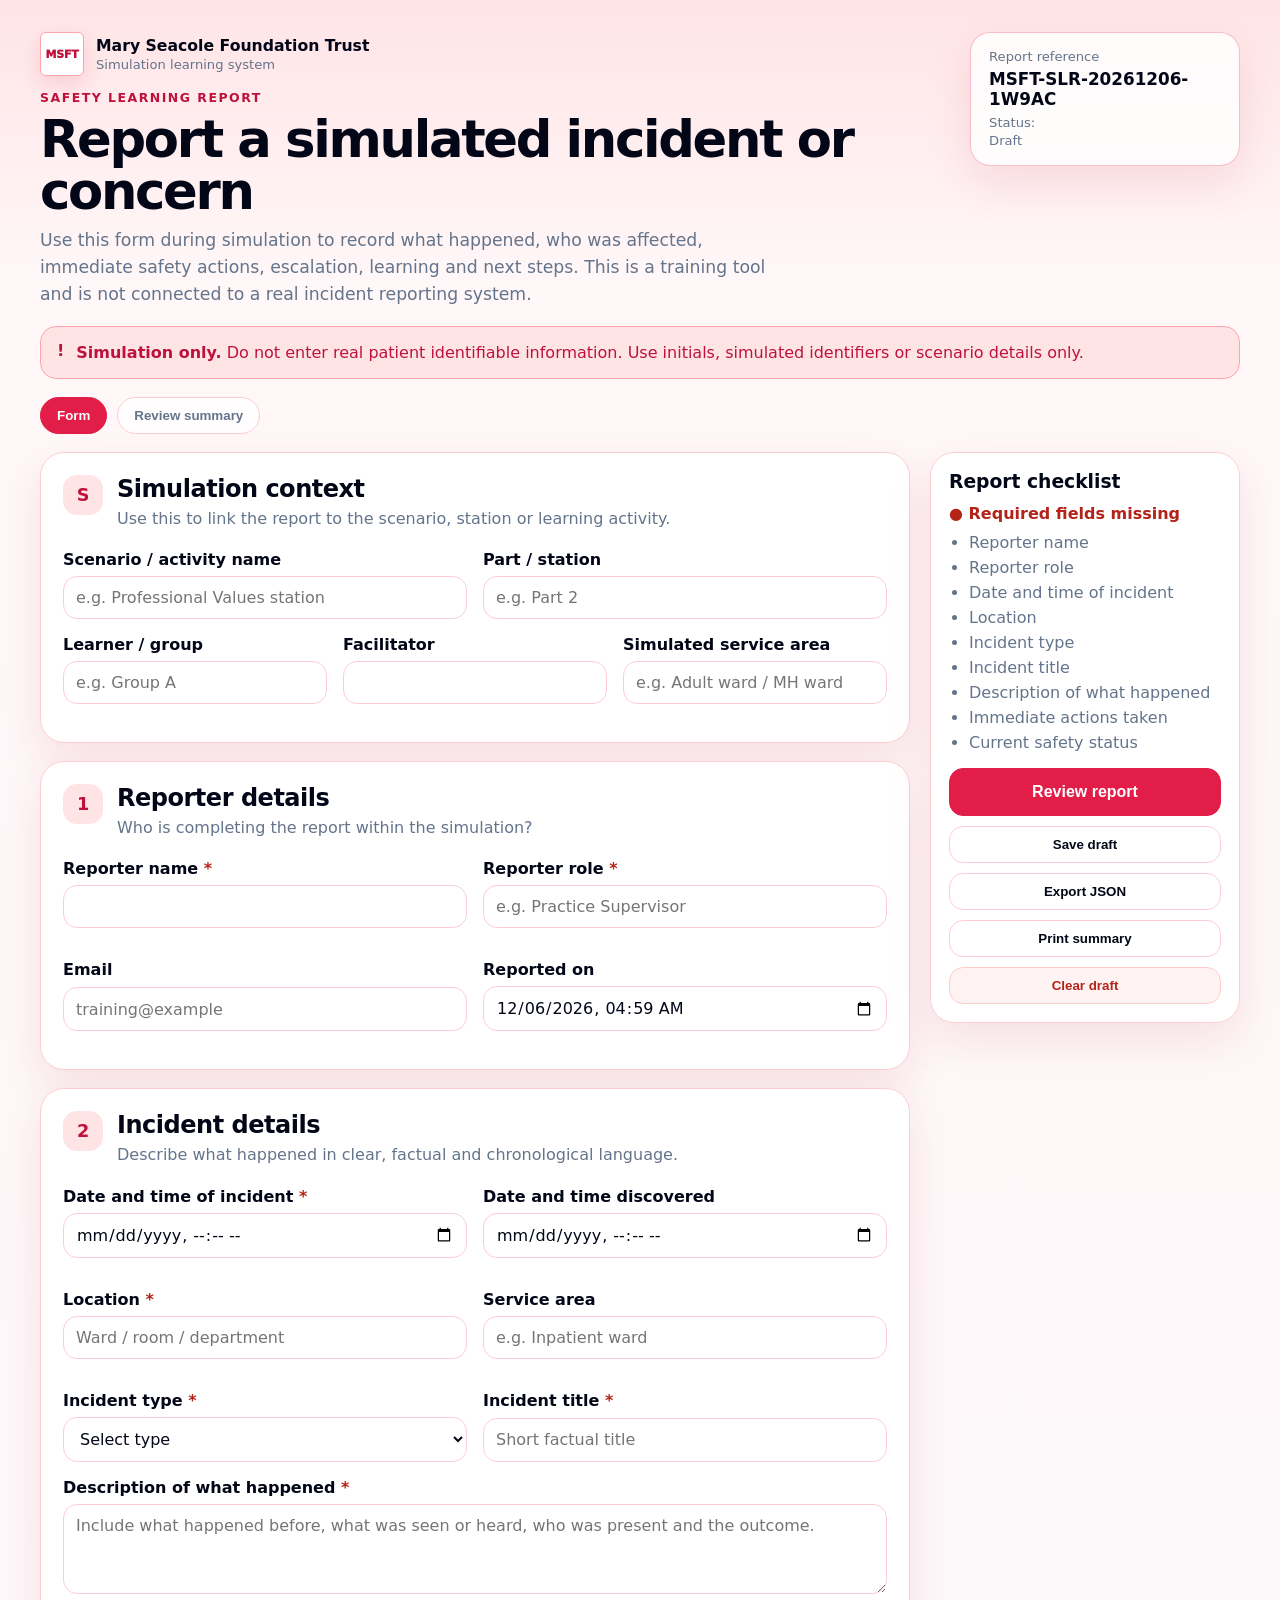
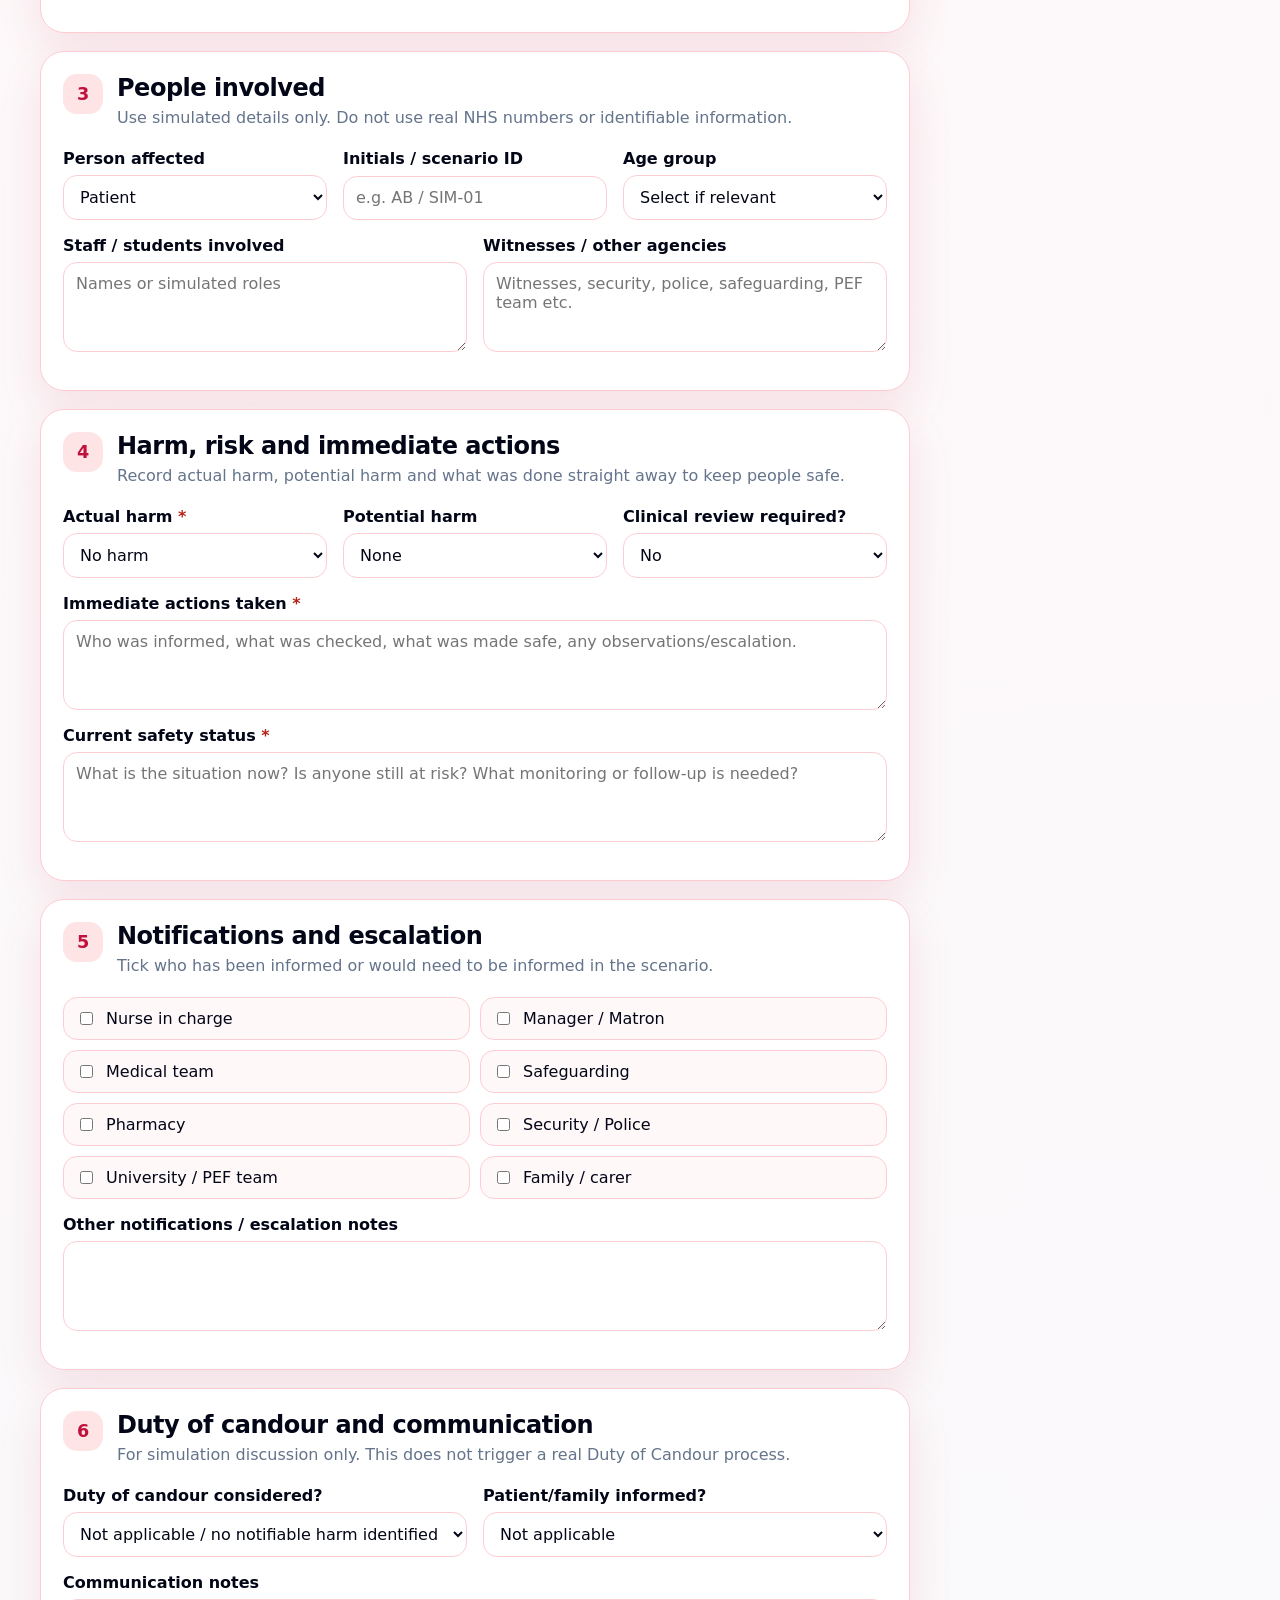
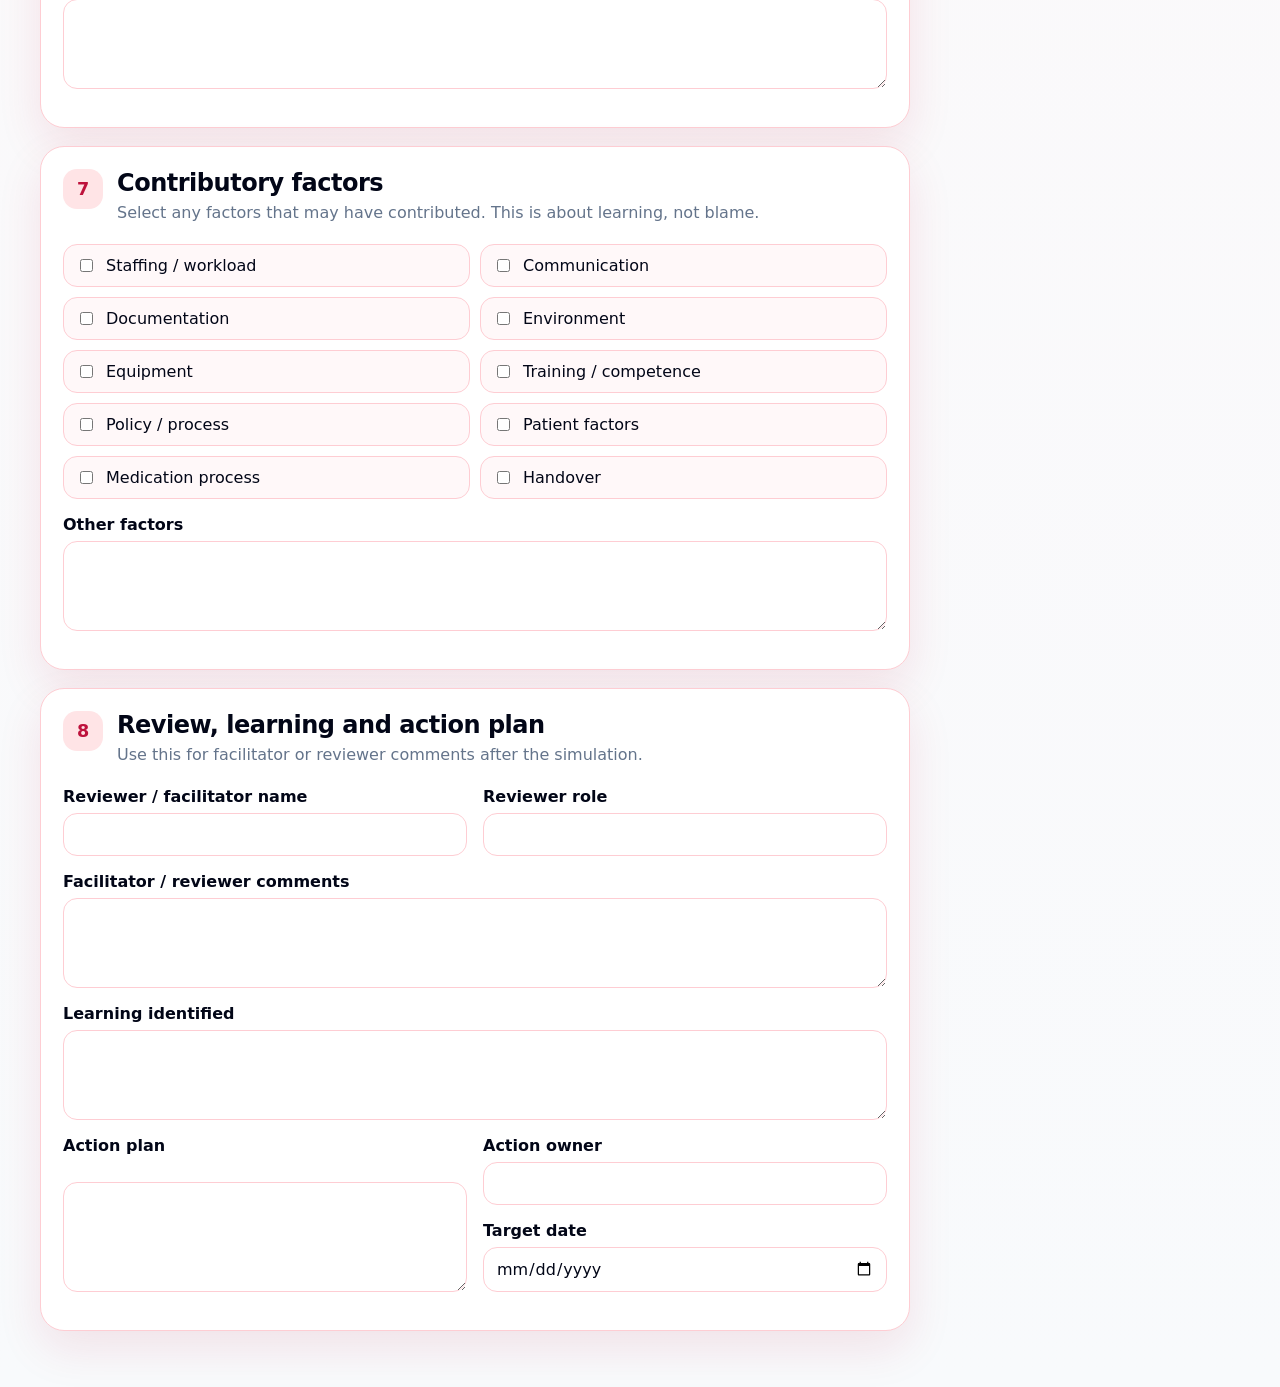
==== index.html @ 058d3008 "Add files via upload" ====
<!doctype html>
<html lang="en-GB">
<head>
  <meta charset="utf-8" />
  <meta name="viewport" content="width=device-width, initial-scale=1" />
  <title>MSFT Safety Learning Report</title>
  <style>
    :root {
      --bg: #fff1f2;
      --card: #ffffff;
      --text: #020617;
      --muted: #64748b;
      --line: #fecdd3;
      --line-strong: #e11d48;
      --brand: #e11d48;
      --brand-dark: #be123c;
      --brand-soft: #ffe4e6;
      --danger: #b42318;
      --danger-soft: #fef3f2;
      --ok: #027a48;
      --ok-soft: #ecfdf3;
      --warning: #b54708;
      --warning-soft: #fffaeb;
      --shadow: 0 18px 45px rgba(190, 18, 60, 0.10);
    }

    * { box-sizing: border-box; }
    html { scroll-behavior: smooth; }

    body {
      margin: 0;
      min-height: 100vh;
      font-family: Inter, ui-sans-serif, system-ui, -apple-system, BlinkMacSystemFont, "Segoe UI", Arial, sans-serif;
      background: linear-gradient(180deg, #ffe4e6 0, #fff7f8 280px, #f8fafc 100%);
      color: var(--text);
    }

    main {
      width: min(1200px, calc(100% - 32px));
      margin: 0 auto;
      padding: 32px 0 56px;
    }

    .hero {
      display: flex;
      justify-content: space-between;
      gap: 24px;
      align-items: flex-start;
      margin-bottom: 18px;
    }

    .brand-block {
      display: flex;
      gap: 12px;
      align-items: center;
      margin-bottom: 14px;
    }

    .msft-logo {
      height: 44px;
      width: 44px;
      border: 1px solid #fda4af;
      border-radius: 6px;
      background: #fff;
      color: var(--brand-dark);
      display: grid;
      place-items: center;
      font-size: 11px;
      font-weight: 950;
      letter-spacing: -0.02em;
      box-shadow: 0 8px 20px rgba(190, 18, 60, 0.12);
      flex: 0 0 auto;
    }

    .brand-name strong,
    .brand-name span { display: block; }
    .brand-name strong { font-size: 0.98rem; }
    .brand-name span { color: var(--muted); font-size: 0.82rem; margin-top: 2px; }

    .eyebrow {
      text-transform: uppercase;
      letter-spacing: 0.12em;
      font-weight: 850;
      color: var(--brand-dark);
      margin: 0 0 8px;
      font-size: 0.78rem;
    }

    h1 {
      margin: 0;
      font-size: clamp(2rem, 4vw, 3.35rem);
      letter-spacing: -0.045em;
      line-height: 1.02;
    }

    .hero-copy {
      margin: 10px 0 0;
      color: var(--muted);
      font-size: 1.08rem;
      max-width: 760px;
      line-height: 1.55;
    }

    .reference-box {
      background: rgba(255,255,255,0.82);
      border: 1px solid rgba(225,29,72,0.28);
      border-radius: 20px;
      padding: 16px 18px;
      min-width: 255px;
      box-shadow: var(--shadow);
    }
    .reference-box span,
    .reference-box small { display: block; color: var(--muted); font-size: 0.82rem; }
    .reference-box strong { display: block; margin: 5px 0; font-size: 1.05rem; }

    .notice, .success {
      display: flex;
      gap: 12px;
      align-items: flex-start;
      background: var(--brand-soft);
      border: 1px solid #fda4af;
      color: var(--brand-dark);
      padding: 14px 16px;
      border-radius: 16px;
      margin-bottom: 18px;
    }
    .notice p, .success p { margin: 0; line-height: 1.45; }
    .notice.error { background: var(--danger-soft); border-color: #fecdca; color: var(--danger); }
    .success { background: var(--ok-soft); border-color: #abefc6; color: var(--ok); }
    .success strong, .success span { display: block; }
    .success span { color: #25694d; margin-top: 2px; }
    .hidden { display: none !important; }

    .tabs {
      display: flex;
      flex-wrap: wrap;
      gap: 10px;
      margin-bottom: 18px;
    }
    .tabs button {
      border: 1px solid var(--line);
      background: rgba(255,255,255,0.78);
      color: var(--muted);
      font-weight: 780;
      border-radius: 999px;
      padding: 10px 16px;
      cursor: pointer;
    }
    .tabs button.active {
      background: var(--brand);
      border-color: var(--brand);
      color: white;
    }

    .layout {
      display: grid;
      grid-template-columns: minmax(0, 1fr) 310px;
      gap: 20px;
    }
    .form-stack { display: grid; gap: 18px; }

    .card {
      background: var(--card);
      border: 1px solid var(--line);
      border-radius: 24px;
      padding: 22px;
      box-shadow: var(--shadow);
    }

    .section-heading {
      display: flex;
      gap: 14px;
      align-items: flex-start;
      margin-bottom: 20px;
    }
    .section-icon {
      width: 40px;
      height: 40px;
      border-radius: 14px;
      background: var(--brand-soft);
      color: var(--brand-dark);
      display: grid;
      place-items: center;
      flex: 0 0 auto;
      font-size: 1.1rem;
      font-weight: 900;
    }
    .section-heading h2 { margin: 0; letter-spacing: -0.02em; }
    .section-heading p { margin: 4px 0 0; color: var(--muted); line-height: 1.45; }

    .grid { display: grid; gap: 16px; }
    .grid.two { grid-template-columns: repeat(2, minmax(0, 1fr)); }
    .grid.three { grid-template-columns: repeat(3, minmax(0, 1fr)); }

    .field { display: grid; gap: 7px; margin-bottom: 16px; }
    .label-row { font-weight: 750; }
    em { color: var(--danger); font-style: normal; }
    small { color: var(--muted); line-height: 1.35; }

    input, select, textarea {
      width: 100%;
      border: 1px solid var(--line);
      border-radius: 14px;
      padding: 11px 12px;
      font: inherit;
      color: var(--text);
      background: #fff;
      outline: none;
    }
    textarea { resize: vertical; min-height: 90px; }
    input:focus, select:focus, textarea:focus {
      border-color: var(--brand);
      box-shadow: 0 0 0 4px rgba(225,29,72,0.12);
    }

    .checks {
      display: grid;
      grid-template-columns: repeat(2, minmax(0, 1fr));
      gap: 10px;
      margin-bottom: 16px;
    }
    .check {
      display: flex;
      align-items: center;
      gap: 10px;
      border: 1px solid var(--line);
      border-radius: 14px;
      padding: 11px 12px;
      background: #fff8f9;
    }
    .check input { width: auto; accent-color: var(--brand); }

    .side-panel .sticky {
      position: sticky;
      top: 18px;
      background: var(--card);
      border: 1px solid var(--line);
      border-radius: 24px;
      padding: 18px;
      box-shadow: var(--shadow);
    }
    .side-panel h3 { margin: 0 0 12px; }
    .side-panel ul { margin: 10px 0 16px 20px; padding: 0; color: var(--muted); }
    .side-panel li { margin: 6px 0; }
    .ok, .warn { display: flex; align-items: center; gap: 8px; font-weight: 750; }
    .ok { color: var(--ok); }
    .warn { color: var(--danger); }

    .button-stack { display: grid; gap: 10px; }
    button {
      display: inline-flex;
      align-items: center;
      justify-content: center;
      gap: 8px;
      border: 1px solid var(--line);
      background: white;
      color: var(--text);
      font-weight: 820;
      border-radius: 14px;
      padding: 10px 14px;
      cursor: pointer;
      transition: transform .12s ease, box-shadow .12s ease, background .12s ease;
    }
    button:hover { transform: translateY(-1px); }
    button:disabled { opacity: 0.45; cursor: not-allowed; transform: none; }
    button.primary { background: var(--brand); border-color: var(--brand); color: white; }
    button.primary:hover { background: var(--brand-dark); }
    button.danger { color: var(--danger); border-color: #fecdca; background: var(--danger-soft); }
    button.large { padding: 14px 22px; font-size: 1rem; }

    .review-card { max-width: 960px; margin: 0 auto; }
    .review-header {
      display: flex;
      justify-content: space-between;
      gap: 20px;
      align-items: flex-start;
      margin-bottom: 18px;
    }
    .review-header h2 { margin: 0; }
    .review-header p { margin: 4px 0 0; color: var(--muted); }
    .review-actions { display: flex; flex-wrap: wrap; gap: 8px; }
    .summary { display: grid; border-top: 1px solid var(--line); }
    .summary-row {
      display: grid;
      grid-template-columns: 220px minmax(0, 1fr);
      gap: 16px;
      padding: 14px 0;
      border-bottom: 1px solid var(--line);
    }
    .summary-row dt { font-weight: 800; color: var(--brand-dark); }
    .summary-row dd { margin: 0; white-space: pre-wrap; overflow-wrap: anywhere; }
    .submit-row { display: flex; justify-content: flex-end; margin-top: 20px; }

    @media (max-width: 900px) {
      main { width: min(100% - 22px, 1200px); padding-top: 18px; }
      .hero, .review-header { flex-direction: column; }
      .layout { grid-template-columns: 1fr; }
      .side-panel .sticky { position: static; }
      .grid.two, .grid.three, .checks, .summary-row { grid-template-columns: 1fr; }
    }

    @media print {
      body { background: white; }
      main { width: 100%; padding: 0; }
      .tabs, .side-panel, .review-actions, .submit-row, .notice, .success { display: none !important; }
      .card, .reference-box { box-shadow: none; border-color: #bbb; }
    }
  </style>
</head>
<body>
  <main>
    <header class="hero">
      <div>
        <div class="brand-block" aria-label="Mary Seacole Foundation Trust">
          <div class="msft-logo">MSFT</div>
          <div class="brand-name">
            <strong>Mary Seacole Foundation Trust</strong>
            <span>Simulation learning system</span>
          </div>
        </div>
        <p class="eyebrow">Safety Learning Report</p>
        <h1>Report a simulated incident or concern</h1>
        <p class="hero-copy">Use this form during simulation to record what happened, who was affected, immediate safety actions, escalation, learning and next steps. This is a training tool and is not connected to a real incident reporting system.</p>
      </div>
      <aside class="reference-box">
        <span>Report reference</span>
        <strong id="referenceLabel">MSFT-SLR</strong>
        <small>Status: <span id="statusLabel">Draft</span></small>
      </aside>
    </header>

    <div class="notice">
      <strong>!</strong>
      <p><strong>Simulation only.</strong> Do not enter real patient identifiable information. Use initials, simulated identifiers or scenario details only.</p>
    </div>

    <div id="successBanner" class="success hidden">
      <strong>✓</strong>
      <p><strong>Submitted for simulation review.</strong><span>The report has been saved locally on this device. It has not been sent to a real Trust system.</span></p>
    </div>

    <nav class="tabs" aria-label="Report views">
      <button id="formTab" class="active" type="button">Form</button>
      <button id="reviewTab" type="button">Review summary</button>
    </nav>

    <section id="formView">
      <form id="incidentForm" class="layout">
        <div class="form-stack">
          <section class="card">
            <div class="section-heading">
              <div class="section-icon">S</div>
              <div>
                <h2>Simulation context</h2>
                <p>Use this to link the report to the scenario, station or learning activity.</p>
              </div>
            </div>
            <div class="grid two">
              <label class="field"><span class="label-row">Scenario / activity name</span><input name="scenarioName" placeholder="e.g. Professional Values station" /></label>
              <label class="field"><span class="label-row">Part / station</span><input name="station" placeholder="e.g. Part 2" /></label>
            </div>
            <div class="grid three">
              <label class="field"><span class="label-row">Learner / group</span><input name="learnerGroup" placeholder="e.g. Group A" /></label>
              <label class="field"><span class="label-row">Facilitator</span><input name="facilitator" /></label>
              <label class="field"><span class="label-row">Simulated service area</span><input name="simService" placeholder="e.g. Adult ward / MH ward" /></label>
            </div>
          </section>

          <section class="card">
            <div class="section-heading">
              <div class="section-icon">1</div>
              <div>
                <h2>Reporter details</h2>
                <p>Who is completing the report within the simulation?</p>
              </div>
            </div>
            <div class="grid two">
              <label class="field"><span class="label-row">Reporter name <em>*</em></span><input name="reporterName" required /></label>
              <label class="field"><span class="label-row">Reporter role <em>*</em></span><input name="reporterRole" placeholder="e.g. Practice Supervisor" required /></label>
              <label class="field"><span class="label-row">Email</span><input name="reporterEmail" type="email" placeholder="training@example" /></label>
              <label class="field"><span class="label-row">Reported on</span><input name="reportedOn" type="datetime-local" /></label>
            </div>
          </section>

          <section class="card">
            <div class="section-heading">
              <div class="section-icon">2</div>
              <div>
                <h2>Incident details</h2>
                <p>Describe what happened in clear, factual and chronological language.</p>
              </div>
            </div>
            <div class="grid two">
              <label class="field"><span class="label-row">Date and time of incident <em>*</em></span><input name="incidentDateTime" type="datetime-local" required /></label>
              <label class="field"><span class="label-row">Date and time discovered</span><input name="discoveredDateTime" type="datetime-local" /></label>
              <label class="field"><span class="label-row">Location <em>*</em></span><input name="location" placeholder="Ward / room / department" required /></label>
              <label class="field"><span class="label-row">Service area</span><input name="serviceArea" placeholder="e.g. Inpatient ward" /></label>
              <label class="field"><span class="label-row">Incident type <em>*</em></span><select name="incidentType" required><option value="">Select type</option><option>Medication</option><option>Fall</option><option>Violence / aggression</option><option>Safeguarding concern</option><option>Self-harm / ligature / suicide risk</option><option>Absconding / missing patient</option><option>Documentation / records</option><option>Pressure damage / skin integrity</option><option>Infection prevention and control</option><option>Staffing / capacity</option><option>Equipment / estates</option><option>Information governance</option><option>Professional conduct / student concern</option><option>Other</option></select></label>
              <label class="field"><span class="label-row">Incident title <em>*</em></span><input name="incidentTitle" placeholder="Short factual title" required /></label>
            </div>
            <label class="field"><span class="label-row">Description of what happened <em>*</em></span><textarea name="description" required placeholder="Include what happened before, what was seen or heard, who was present and the outcome."></textarea></label>
          </section>

          <section class="card">
            <div class="section-heading">
              <div class="section-icon">3</div>
              <div>
                <h2>People involved</h2>
                <p>Use simulated details only. Do not use real NHS numbers or identifiable information.</p>
              </div>
            </div>
            <div class="grid three">
              <label class="field"><span class="label-row">Person affected</span><select name="personAffectedType"><option>Patient</option><option>Staff member</option><option>Student</option><option>Visitor</option><option>No person directly affected</option></select></label>
              <label class="field"><span class="label-row">Initials / scenario ID</span><input name="patientInitials" placeholder="e.g. AB / SIM-01" /></label>
              <label class="field"><span class="label-row">Age group</span><select name="ageGroup"><option value="">Select if relevant</option><option>Child</option><option>Young person</option><option>Adult</option><option>Older adult</option><option>Not applicable</option></select></label>
            </div>
            <div class="grid two">
              <label class="field"><span class="label-row">Staff / students involved</span><textarea name="staffInvolved" placeholder="Names or simulated roles"></textarea></label>
              <label class="field"><span class="label-row">Witnesses / other agencies</span><textarea name="witnesses" placeholder="Witnesses, security, police, safeguarding, PEF team etc."></textarea></label>
            </div>
          </section>

          <section class="card">
            <div class="section-heading">
              <div class="section-icon">4</div>
              <div>
                <h2>Harm, risk and immediate actions</h2>
                <p>Record actual harm, potential harm and what was done straight away to keep people safe.</p>
              </div>
            </div>
            <div class="grid three">
              <label class="field"><span class="label-row">Actual harm <em>*</em></span><select name="actualHarm" required><option>No harm</option><option>Low</option><option>Moderate</option><option>Severe</option><option>Death</option></select></label>
              <label class="field"><span class="label-row">Potential harm</span><select name="potentialHarm"><option>None</option><option>Low</option><option>Moderate</option><option>Severe</option><option>Death</option></select></label>
              <label class="field"><span class="label-row">Clinical review required?</span><select name="clinicalReviewRequired"><option>No</option><option>Yes</option><option>Already completed</option><option>Not applicable in simulation</option></select></label>
            </div>
            <label class="field"><span class="label-row">Immediate actions taken <em>*</em></span><textarea name="immediateActions" required placeholder="Who was informed, what was checked, what was made safe, any observations/escalation."></textarea></label>
            <label class="field"><span class="label-row">Current safety status <em>*</em></span><textarea name="currentSafetyStatus" required placeholder="What is the situation now? Is anyone still at risk? What monitoring or follow-up is needed?"></textarea></label>
          </section>

          <section class="card">
            <div class="section-heading">
              <div class="section-icon">5</div>
              <div>
                <h2>Notifications and escalation</h2>
                <p>Tick who has been informed or would need to be informed in the scenario.</p>
              </div>
            </div>
            <div class="checks">
              <label class="check"><input type="checkbox" name="informedNurseInCharge" /> Nurse in charge</label>
              <label class="check"><input type="checkbox" name="informedManager" /> Manager / Matron</label>
              <label class="check"><input type="checkbox" name="informedDoctor" /> Medical team</label>
              <label class="check"><input type="checkbox" name="informedSafeguarding" /> Safeguarding</label>
              <label class="check"><input type="checkbox" name="informedPharmacy" /> Pharmacy</label>
              <label class="check"><input type="checkbox" name="informedSecurityPolice" /> Security / Police</label>
              <label class="check"><input type="checkbox" name="informedUniversityPEF" /> University / PEF team</label>
              <label class="check"><input type="checkbox" name="informedFamilyCarer" /> Family / carer</label>
            </div>
            <label class="field"><span class="label-row">Other notifications / escalation notes</span><textarea name="otherNotifications"></textarea></label>
          </section>

          <section class="card">
            <div class="section-heading">
              <div class="section-icon">6</div>
              <div>
                <h2>Duty of candour and communication</h2>
                <p>For simulation discussion only. This does not trigger a real Duty of Candour process.</p>
              </div>
            </div>
            <div class="grid two">
              <label class="field"><span class="label-row">Duty of candour considered?</span><select name="dutyOfCandourConsidered"><option>Not applicable / no notifiable harm identified</option><option>Considered - not triggered</option><option>Would be triggered in real practice</option><option>Unsure - needs senior review</option></select></label>
              <label class="field"><span class="label-row">Patient/family informed?</span><select name="patientFamilyInformed"><option>Not applicable</option><option>Yes</option><option>No</option><option>Would need to be discussed with senior staff</option></select></label>
            </div>
            <label class="field"><span class="label-row">Communication notes</span><textarea name="communicationNotes"></textarea></label>
          </section>

          <section class="card">
            <div class="section-heading">
              <div class="section-icon">7</div>
              <div>
                <h2>Contributory factors</h2>
                <p>Select any factors that may have contributed. This is about learning, not blame.</p>
              </div>
            </div>
            <div class="checks">
              <label class="check"><input type="checkbox" name="factorsStaffing" /> Staffing / workload</label>
              <label class="check"><input type="checkbox" name="factorsCommunication" /> Communication</label>
              <label class="check"><input type="checkbox" name="factorsDocumentation" /> Documentation</label>
              <label class="check"><input type="checkbox" name="factorsEnvironment" /> Environment</label>
              <label class="check"><input type="checkbox" name="factorsEquipment" /> Equipment</label>
              <label class="check"><input type="checkbox" name="factorsTraining" /> Training / competence</label>
              <label class="check"><input type="checkbox" name="factorsPolicy" /> Policy / process</label>
              <label class="check"><input type="checkbox" name="factorsPatient" /> Patient factors</label>
              <label class="check"><input type="checkbox" name="factorsMedication" /> Medication process</label>
              <label class="check"><input type="checkbox" name="factorsHandover" /> Handover</label>
            </div>
            <label class="field"><span class="label-row">Other factors</span><textarea name="otherFactors"></textarea></label>
          </section>

          <section class="card">
            <div class="section-heading">
              <div class="section-icon">8</div>
              <div>
                <h2>Review, learning and action plan</h2>
                <p>Use this for facilitator or reviewer comments after the simulation.</p>
              </div>
            </div>
            <div class="grid two">
              <label class="field"><span class="label-row">Reviewer / facilitator name</span><input name="reviewerName" /></label>
              <label class="field"><span class="label-row">Reviewer role</span><input name="reviewerRole" /></label>
            </div>
            <label class="field"><span class="label-row">Facilitator / reviewer comments</span><textarea name="reviewerComments"></textarea></label>
            <label class="field"><span class="label-row">Learning identified</span><textarea name="learningIdentified"></textarea></label>
            <div class="grid two">
              <label class="field"><span class="label-row">Action plan</span><textarea name="actionPlan"></textarea></label>
              <div>
                <label class="field"><span class="label-row">Action owner</span><input name="actionOwner" /></label>
                <label class="field"><span class="label-row">Target date</span><input name="targetDate" type="date" /></label>
              </div>
            </div>
          </section>
        </div>

        <aside class="side-panel">
          <div class="sticky">
            <h3>Report checklist</h3>
            <div id="completionStatus" class="warn">● Required fields missing</div>
            <ul id="missingList"></ul>
            <div class="button-stack">
              <button type="button" id="reviewButton" class="primary large">Review report</button>
              <button type="button" id="saveButton">Save draft</button>
              <button type="button" id="exportButton">Export JSON</button>
              <button type="button" id="printButton">Print summary</button>
              <button type="button" id="clearButton" class="danger">Clear draft</button>
            </div>
          </div>
        </aside>
      </form>
    </section>

    <section id="reviewView" class="hidden">
      <article class="card review-card">
        <div class="review-header">
          <div>
            <h2>Review summary</h2>
            <p id="reviewRef">Check the report before submitting it for simulation review.</p>
          </div>
          <div class="review-actions">
            <button type="button" id="backToFormButton">Edit form</button>
            <button type="button" id="reviewExportButton">Export JSON</button>
            <button type="button" id="reviewPrintButton">Print</button>
          </div>
        </div>
        <dl id="summaryList" class="summary"></dl>
        <div class="submit-row">
          <button type="button" id="submitButton" class="primary large">Submit for simulation review</button>
        </div>
      </article>
    </section>
  </main>

  <script>
    (function () {
      const STORAGE_KEY = "msft-safety-learning-report-first-style-red-v1";
      const form = document.getElementById("incidentForm");
      const referenceLabel = document.getElementById("referenceLabel");
      const statusLabel = document.getElementById("statusLabel");
      const successBanner = document.getElementById("successBanner");
      const formView = document.getElementById("formView");
      const reviewView = document.getElementById("reviewView");
      const formTab = document.getElementById("formTab");
      const reviewTab = document.getElementById("reviewTab");
      const completionStatus = document.getElementById("completionStatus");
      const missingList = document.getElementById("missingList");
      const summaryList = document.getElementById("summaryList");
      const reviewRef = document.getElementById("reviewRef");

      const requiredFields = [
        ["reporterName", "Reporter name"],
        ["reporterRole", "Reporter role"],
        ["incidentDateTime", "Date and time of incident"],
        ["location", "Location"],
        ["incidentType", "Incident type"],
        ["incidentTitle", "Incident title"],
        ["description", "Description of what happened"],
        ["actualHarm", "Actual harm"],
        ["immediateActions", "Immediate actions taken"],
        ["currentSafetyStatus", "Current safety status"]
      ];

      const checkNames = [
        "informedNurseInCharge", "informedManager", "informedDoctor", "informedSafeguarding",
        "informedPharmacy", "informedSecurityPolice", "informedUniversityPEF", "informedFamilyCarer",
        "factorsStaffing", "factorsCommunication", "factorsDocumentation", "factorsEnvironment",
        "factorsEquipment", "factorsTraining", "factorsPolicy", "factorsPatient", "factorsMedication", "factorsHandover"
      ];

      function makeReference() {
        const now = new Date();
        const date = now.toISOString().slice(0, 10).replaceAll("-", "");
        const random = Math.random().toString(36).slice(2, 7).toUpperCase();
        return `MSFT-SLR-${date}-${random}`;
      }

      function escapeHtml(value) {
        return String(value || "")
          .replaceAll("&", "&amp;")
          .replaceAll("<", "&lt;")
          .replaceAll(">", "&gt;")
          .replaceAll('"', "&quot;")
          .replaceAll("'", "&#039;");
      }

      function getReference() {
        let ref = localStorage.getItem(`${STORAGE_KEY}-ref`);
        if (!ref) {
          ref = makeReference();
          localStorage.setItem(`${STORAGE_KEY}-ref`, ref);
        }
        return ref;
      }

      let reference = getReference();
      referenceLabel.textContent = reference;

      function setInitialDates() {
        const reportedOn = form.elements.reportedOn;
        if (reportedOn && !reportedOn.value) {
          reportedOn.value = new Date().toISOString().slice(0, 16);
        }
      }

      function getData() {
        const data = {};
        Array.from(form.elements).forEach((el) => {
          if (!el.name) return;
          if (el.type === "checkbox") {
            data[el.name] = el.checked;
          } else {
            data[el.name] = el.value;
          }
        });
        data.reference = reference;
        data.status = statusLabel.textContent;
        data.reportName = "MSFT Safety Learning Report";
        data.trust = "Mary Seacole Foundation Trust";
        data.createdAt = new Date().toISOString();
        data.notifications = notificationsText(data);
        data.contributingFactors = factorsText(data);
        return data;
      }

      function setData(data) {
        if (!data) return;
        Array.from(form.elements).forEach((el) => {
          if (!el.name || data[el.name] === undefined) return;
          if (el.type === "checkbox") {
            el.checked = Boolean(data[el.name]);
          } else {
            el.value = data[el.name] || "";
          }
        });
        if (data.status) statusLabel.textContent = data.status;
      }

      function missingRequired() {
        return requiredFields.filter(([name]) => {
          const el = form.elements[name];
          return !el || !String(el.value || "").trim();
        });
      }

      function updateChecklist() {
        const missing = missingRequired();
        if (!missing.length) {
          completionStatus.className = "ok";
          completionStatus.textContent = "● Required fields complete";
          missingList.innerHTML = "<li>Ready to review.</li>";
          return true;
        }
        completionStatus.className = "warn";
        completionStatus.textContent = "● Required fields missing";
        missingList.innerHTML = missing.map(([, label]) => `<li>${escapeHtml(label)}</li>`).join("");
        return false;
      }

      function notificationsText(data) {
        const map = [
          ["informedNurseInCharge", "Nurse in charge"],
          ["informedManager", "Manager / Matron"],
          ["informedDoctor", "Medical team"],
          ["informedSafeguarding", "Safeguarding"],
          ["informedPharmacy", "Pharmacy"],
          ["informedSecurityPolice", "Security / Police"],
          ["informedUniversityPEF", "University / PEF team"],
          ["informedFamilyCarer", "Family / carer"]
        ];
        const items = map.filter(([key]) => data[key]).map(([, label]) => label);
        if (data.otherNotifications) items.push(data.otherNotifications);
        return items.join(", ");
      }

      function factorsText(data) {
        const map = [
          ["factorsStaffing", "Staffing / workload"],
          ["factorsCommunication", "Communication"],
          ["factorsDocumentation", "Documentation"],
          ["factorsEnvironment", "Environment"],
          ["factorsEquipment", "Equipment"],
          ["factorsTraining", "Training / competence"],
          ["factorsPolicy", "Policy / process"],
          ["factorsPatient", "Patient factors"],
          ["factorsMedication", "Medication process"],
          ["factorsHandover", "Handover"]
        ];
        const items = map.filter(([key]) => data[key]).map(([, label]) => label);
        if (data.otherFactors) items.push(data.otherFactors);
        return items.join(", ");
      }

      function rowsForSummary(data) {
        return [
          ["Reference", reference],
          ["Status", statusLabel.textContent],
          ["Scenario / activity", data.scenarioName],
          ["Part / station", data.station],
          ["Learner / group", data.learnerGroup],
          ["Facilitator", data.facilitator],
          ["Reporter", [data.reporterName, data.reporterRole].filter(Boolean).join(" — ")],
          ["Incident date/time", data.incidentDateTime],
          ["Location", data.location],
          ["Incident type", data.incidentType],
          ["Incident title", data.incidentTitle],
          ["Description", data.description],
          ["Person affected", data.personAffectedType],
          ["Initials / scenario ID", data.patientInitials],
          ["Staff/students involved", data.staffInvolved],
          ["Witnesses / agencies", data.witnesses],
          ["Actual harm", data.actualHarm],
          ["Potential harm", data.potentialHarm],
          ["Clinical review", data.clinicalReviewRequired],
          ["Immediate actions", data.immediateActions],
          ["Current safety status", data.currentSafetyStatus],
          ["Notifications", data.notifications],
          ["Duty of candour", data.dutyOfCandourConsidered],
          ["Patient/family informed", data.patientFamilyInformed],
          ["Communication notes", data.communicationNotes],
          ["Contributory factors", data.contributingFactors],
          ["Reviewer comments", data.reviewerComments],
          ["Learning identified", data.learningIdentified],
          ["Action plan", data.actionPlan],
          ["Action owner", data.actionOwner],
          ["Target date", data.targetDate]
        ];
      }

      function renderSummary() {
        const data = getData();
        reviewRef.textContent = `${reference} · ${statusLabel.textContent}`;
        summaryList.innerHTML = rowsForSummary(data).map(([label, value]) => `
          <div class="summary-row">
            <dt>${escapeHtml(label)}</dt>
            <dd>${escapeHtml(value || "Not recorded")}</dd>
          </div>
        `).join("");
      }

      function showForm() {
        formView.classList.remove("hidden");
        reviewView.classList.add("hidden");
        formTab.classList.add("active");
        reviewTab.classList.remove("active");
      }

      function showReview() {
        renderSummary();
        formView.classList.add("hidden");
        reviewView.classList.remove("hidden");
        formTab.classList.remove("active");
        reviewTab.classList.add("active");
        window.scrollTo({ top: 0, behaviour: "smooth" });
      }

      function saveDraft() {
        localStorage.setItem(STORAGE_KEY, JSON.stringify(getData()));
        localStorage.setItem(`${STORAGE_KEY}-ref`, reference);
        statusLabel.textContent = "Draft saved";
        successBanner.classList.add("hidden");
        updateChecklist();
        alert("Draft saved on this device.");
      }

      function clearDraft() {
        if (!window.confirm("Clear this draft? This only removes the local browser copy.")) return;
        localStorage.removeItem(STORAGE_KEY);
        localStorage.removeItem(`${STORAGE_KEY}-ref`);
        form.reset();
        reference = makeReference();
        localStorage.setItem(`${STORAGE_KEY}-ref`, reference);
        referenceLabel.textContent = reference;
        statusLabel.textContent = "Draft";
        successBanner.classList.add("hidden");
        setInitialDates();
        updateChecklist();
        showForm();
      }

      function exportJson() {
        const payload = getData();
        const blob = new Blob([JSON.stringify(payload, null, 2)], { type: "application/json" });
        const url = URL.createObjectURL(blob);
        const a = document.createElement("a");
        a.href = url;
        a.download = `${reference}.json`;
        document.body.appendChild(a);
        a.click();
        a.remove();
        URL.revokeObjectURL(url);
      }

      function submitReport() {
        if (!updateChecklist()) {
          showForm();
          alert("Please complete the required fields before submitting for simulation review.");
          return;
        }
        statusLabel.textContent = "Submitted for simulation review";
        localStorage.setItem(STORAGE_KEY, JSON.stringify(getData()));
        successBanner.classList.remove("hidden");
        renderSummary();
        window.scrollTo({ top: 0, behaviour: "smooth" });
      }

      function loadSavedDraft() {
        try {
          const saved = JSON.parse(localStorage.getItem(STORAGE_KEY) || "null");
          if (saved) setData(saved);
        } catch (err) {
          console.warn("Could not load saved draft", err);
        }
      }

      form.addEventListener("input", () => {
        statusLabel.textContent = statusLabel.textContent.includes("Submitted") ? "Edited after submission" : "Draft";
        successBanner.classList.add("hidden");
        updateChecklist();
      });
      form.addEventListener("change", updateChecklist);

      document.getElementById("reviewButton").addEventListener("click", () => {
        updateChecklist();
        showReview();
      });
      document.getElementById("saveButton").addEventListener("click", saveDraft);
      document.getElementById("exportButton").addEventListener("click", exportJson);
      document.getElementById("printButton").addEventListener("click", () => { renderSummary(); showReview(); setTimeout(() => window.print(), 120); });
      document.getElementById("clearButton").addEventListener("click", clearDraft);
      document.getElementById("backToFormButton").addEventListener("click", showForm);
      document.getElementById("reviewExportButton").addEventListener("click", exportJson);
      document.getElementById("reviewPrintButton").addEventListener("click", () => window.print());
      document.getElementById("submitButton").addEventListener("click", submitReport);
      formTab.addEventListener("click", showForm);
      reviewTab.addEventListener("click", () => { updateChecklist(); showReview(); });

      loadSavedDraft();
      setInitialDates();
      updateChecklist();
      console.assert(document.querySelector("form"), "MSFT Safety Learning Report: static form present");
      console.assert(referenceLabel.textContent.startsWith("MSFT-SLR-"), "MSFT Safety Learning Report: reference present");
    }());
  </script>
</body>
</html>
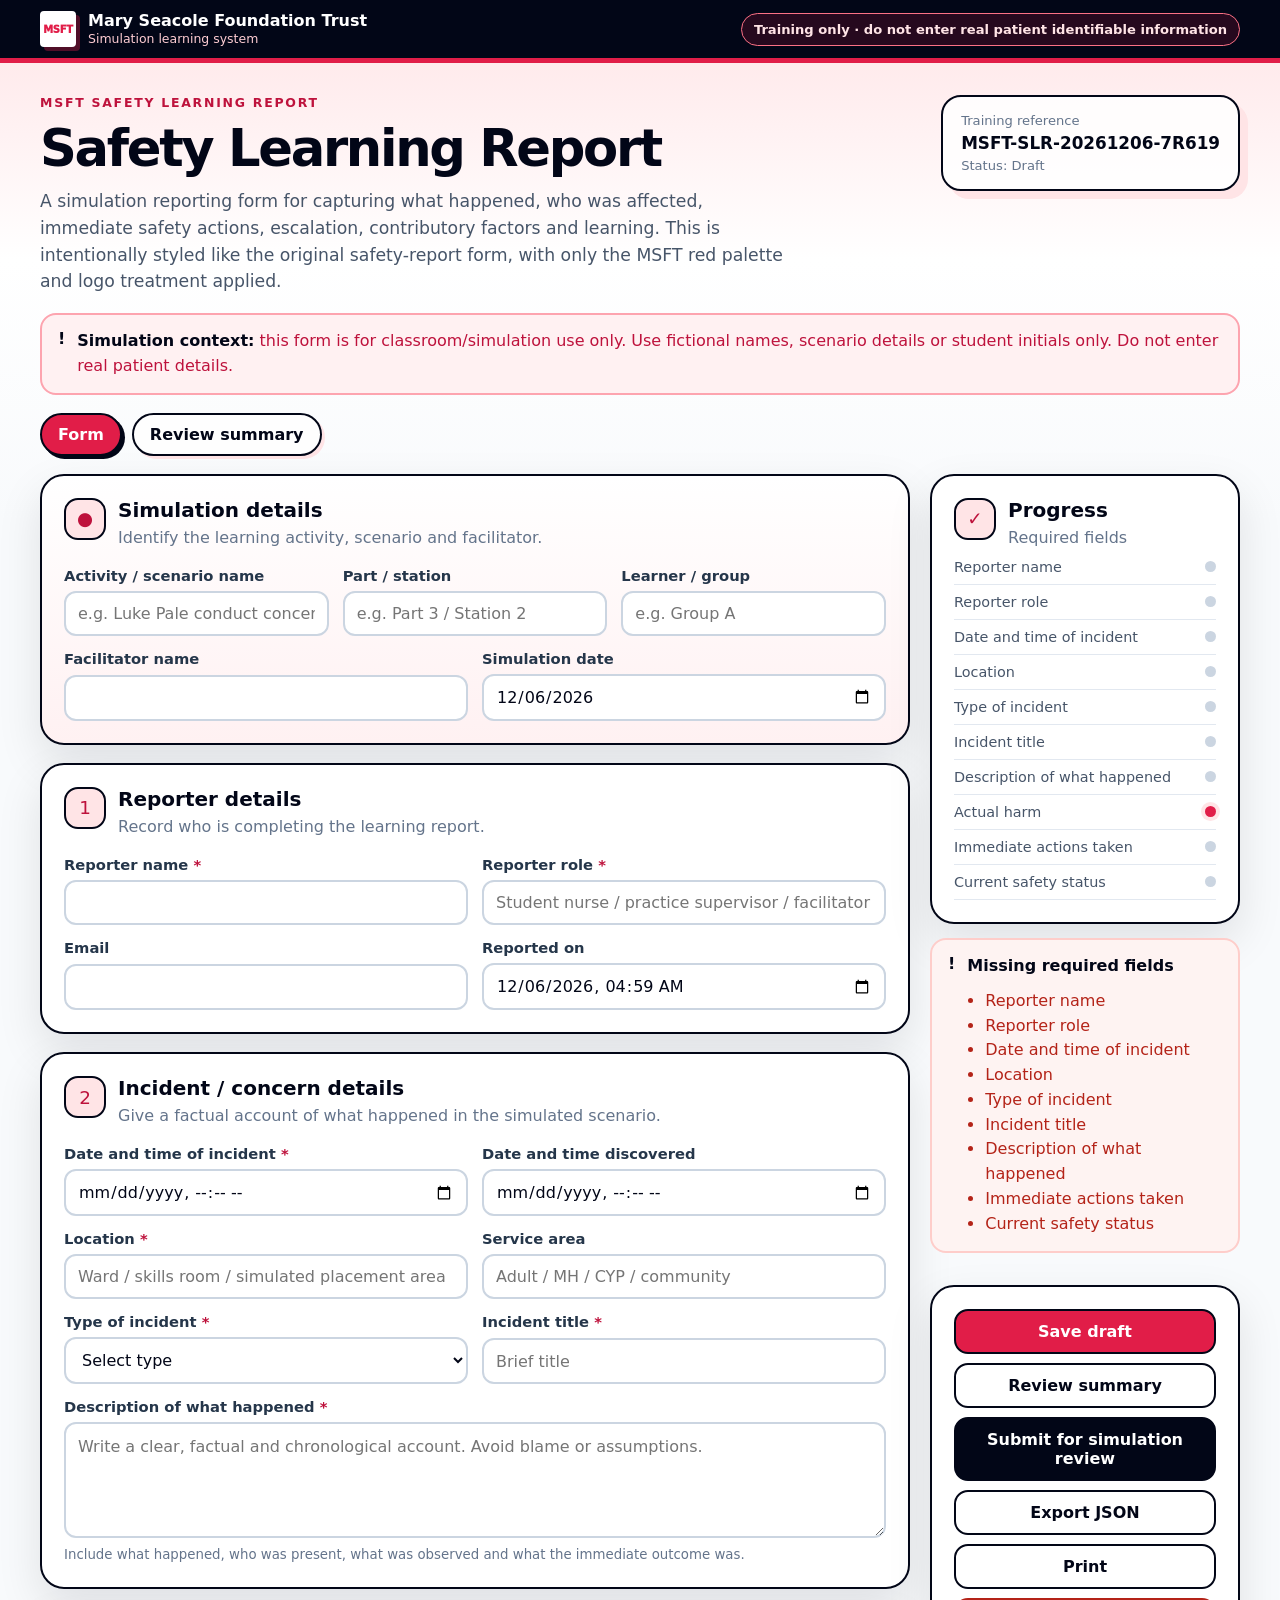
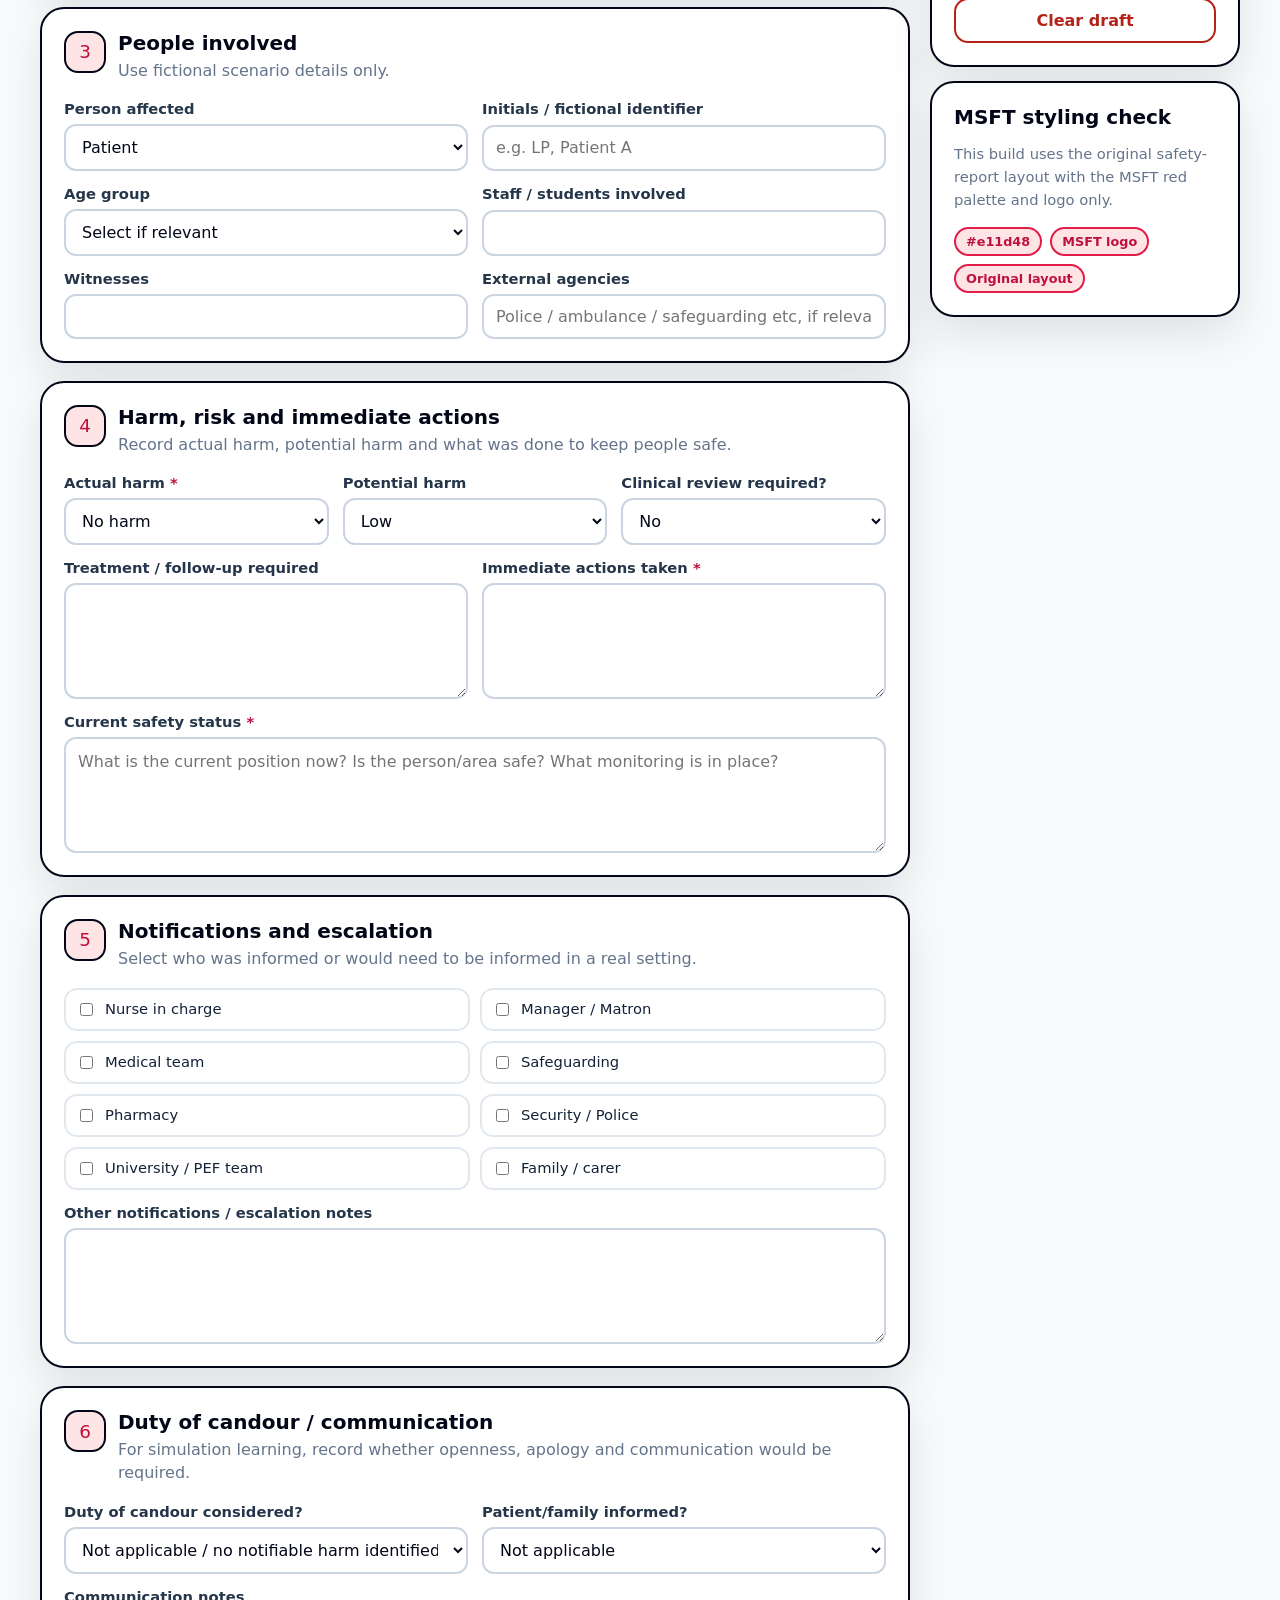
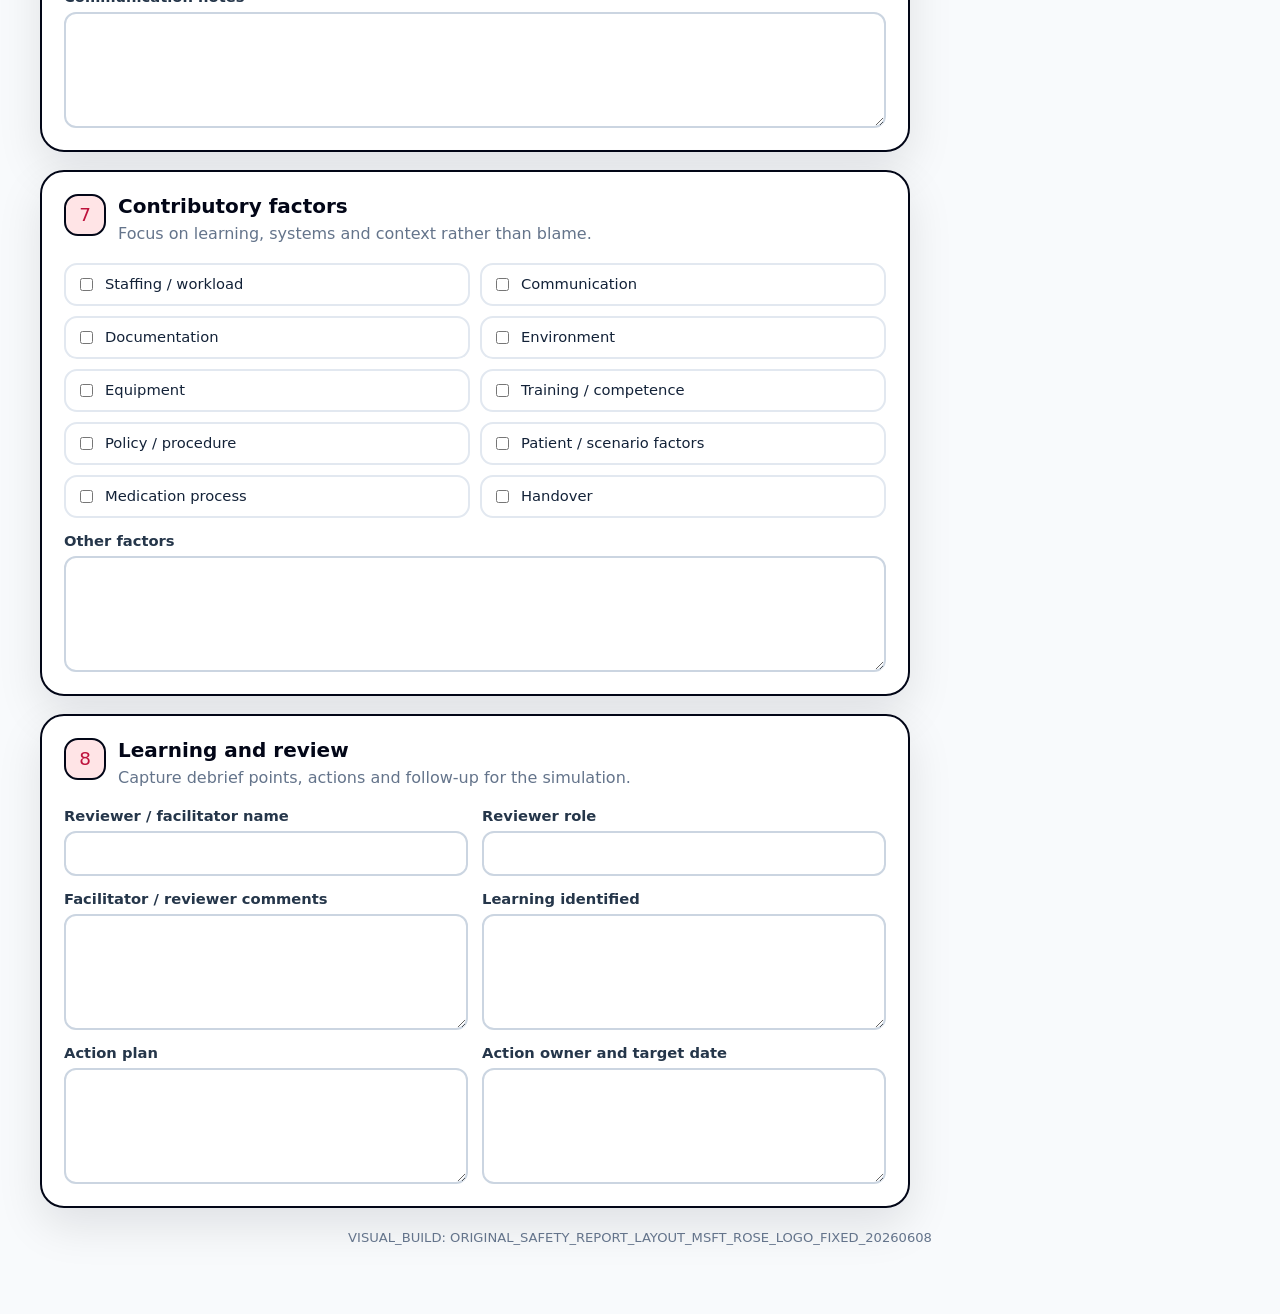
==== commit f92ff3ed: "Add files via upload" ====
--- a/index.html
+++ b/index.html
@@ -6,33 +6,88 @@
   <title>MSFT Safety Learning Report</title>
   <style>
     :root {
-      --bg: #fff1f2;
+      --rose: #e11d48;
+      --rose-dark: #be123c;
+      --rose-soft: #ffe4e6;
+      --rose-faint: #fff1f2;
+      --slate: #020617;
+      --text: #132238;
+      --muted: #64748b;
+      --line: #d9e2ef;
       --card: #ffffff;
-      --text: #020617;
-      --muted: #64748b;
-      --line: #fecdd3;
-      --line-strong: #e11d48;
-      --brand: #e11d48;
-      --brand-dark: #be123c;
-      --brand-soft: #ffe4e6;
+      --bg: #f8fafc;
       --danger: #b42318;
       --danger-soft: #fef3f2;
       --ok: #027a48;
       --ok-soft: #ecfdf3;
       --warning: #b54708;
       --warning-soft: #fffaeb;
-      --shadow: 0 18px 45px rgba(190, 18, 60, 0.10);
+      --shadow: 0 18px 45px rgba(2, 6, 23, 0.10);
     }
 
     * { box-sizing: border-box; }
     html { scroll-behavior: smooth; }
-
     body {
       margin: 0;
       min-height: 100vh;
-      font-family: Inter, ui-sans-serif, system-ui, -apple-system, BlinkMacSystemFont, "Segoe UI", Arial, sans-serif;
-      background: linear-gradient(180deg, #ffe4e6 0, #fff7f8 280px, #f8fafc 100%);
+      font-family: Inter, ui-sans-serif, system-ui, -apple-system, BlinkMacSystemFont, "Segoe UI", sans-serif;
+      background: linear-gradient(180deg, var(--rose-soft) 0, #ffffff 260px, var(--bg) 520px);
       color: var(--text);
+    }
+    button, input, select, textarea { font: inherit; }
+
+    .top-ribbon {
+      background: var(--slate);
+      color: #fff;
+      border-bottom: 5px solid var(--rose);
+    }
+    .top-ribbon-inner {
+      width: min(1200px, calc(100% - 32px));
+      margin: 0 auto;
+      min-height: 58px;
+      display: flex;
+      align-items: center;
+      justify-content: space-between;
+      gap: 18px;
+    }
+    .brand-lockup {
+      display: flex;
+      align-items: center;
+      gap: 12px;
+      min-width: 0;
+    }
+    .msft-logo {
+      height: 36px;
+      width: 36px;
+      border: 2px solid #fff;
+      display: grid;
+      place-items: center;
+      font-size: 10px;
+      font-weight: 950;
+      letter-spacing: -0.03em;
+      color: var(--rose);
+      background: #fff;
+      border-radius: 4px;
+      flex: 0 0 auto;
+      box-shadow: 4px 4px 0 rgba(225,29,72,.35);
+    }
+    .brand-title {
+      display: flex;
+      flex-direction: column;
+      line-height: 1.05;
+      min-width: 0;
+    }
+    .brand-title strong { font-size: 1rem; white-space: nowrap; overflow: hidden; text-overflow: ellipsis; }
+    .brand-title span { font-size: .78rem; color: #fecdd3; margin-top: 3px; }
+    .ribbon-pill {
+      border: 1px solid #fb7185;
+      background: rgba(225,29,72,.16);
+      color: #ffe4e6;
+      border-radius: 999px;
+      padding: 8px 12px;
+      font-size: .82rem;
+      font-weight: 800;
+      white-space: nowrap;
     }
 
     main {
@@ -48,825 +103,579 @@
       align-items: flex-start;
       margin-bottom: 18px;
     }
-
-    .brand-block {
-      display: flex;
-      gap: 12px;
-      align-items: center;
-      margin-bottom: 14px;
-    }
-
-    .msft-logo {
-      height: 44px;
-      width: 44px;
-      border: 1px solid #fda4af;
-      border-radius: 6px;
-      background: #fff;
-      color: var(--brand-dark);
-      display: grid;
-      place-items: center;
-      font-size: 11px;
-      font-weight: 950;
-      letter-spacing: -0.02em;
-      box-shadow: 0 8px 20px rgba(190, 18, 60, 0.12);
-      flex: 0 0 auto;
-    }
-
-    .brand-name strong,
-    .brand-name span { display: block; }
-    .brand-name strong { font-size: 0.98rem; }
-    .brand-name span { color: var(--muted); font-size: 0.82rem; margin-top: 2px; }
-
     .eyebrow {
       text-transform: uppercase;
-      letter-spacing: 0.12em;
-      font-weight: 850;
-      color: var(--brand-dark);
+      letter-spacing: 0.14em;
+      font-weight: 900;
+      color: var(--rose-dark);
       margin: 0 0 8px;
       font-size: 0.78rem;
     }
-
     h1 {
       margin: 0;
       font-size: clamp(2rem, 4vw, 3.35rem);
       letter-spacing: -0.045em;
-      line-height: 1.02;
-    }
-
-    .hero-copy {
-      margin: 10px 0 0;
-      color: var(--muted);
-      font-size: 1.08rem;
-      max-width: 760px;
-      line-height: 1.55;
-    }
-
+      color: var(--slate);
+    }
+    .hero-copy { margin: 10px 0 0; color: #475569; font-size: 1.08rem; max-width: 760px; line-height: 1.55; }
     .reference-box {
-      background: rgba(255,255,255,0.82);
-      border: 1px solid rgba(225,29,72,0.28);
+      background: rgba(255,255,255,0.86);
+      border: 2px solid var(--slate);
       border-radius: 20px;
       padding: 16px 18px;
-      min-width: 255px;
-      box-shadow: var(--shadow);
-    }
-    .reference-box span,
-    .reference-box small { display: block; color: var(--muted); font-size: 0.82rem; }
-    .reference-box strong { display: block; margin: 5px 0; font-size: 1.05rem; }
+      min-width: 250px;
+      box-shadow: 8px 8px 0 var(--rose-soft);
+    }
+    .reference-box span, .reference-box small { display: block; color: var(--muted); font-size: 0.82rem; }
+    .reference-box strong { display: block; margin: 5px 0; font-size: 1.05rem; color: var(--slate); }
 
     .notice, .success {
       display: flex;
       gap: 12px;
       align-items: flex-start;
-      background: var(--brand-soft);
-      border: 1px solid #fda4af;
-      color: var(--brand-dark);
+      background: var(--rose-faint);
+      border: 2px solid #fda4af;
+      color: var(--rose-dark);
       padding: 14px 16px;
       border-radius: 16px;
       margin-bottom: 18px;
     }
-    .notice p, .success p { margin: 0; line-height: 1.45; }
+    .notice p, .success p { margin: 0; line-height: 1.55; }
+    .notice strong { color: var(--slate); }
     .notice.error { background: var(--danger-soft); border-color: #fecdca; color: var(--danger); }
     .success { background: var(--ok-soft); border-color: #abefc6; color: var(--ok); }
     .success strong, .success span { display: block; }
     .success span { color: #25694d; margin-top: 2px; }
-    .hidden { display: none !important; }
-
-    .tabs {
-      display: flex;
-      flex-wrap: wrap;
-      gap: 10px;
-      margin-bottom: 18px;
-    }
+
+    .tabs { display: flex; gap: 10px; margin-bottom: 18px; flex-wrap: wrap; }
     .tabs button {
-      border: 1px solid var(--line);
-      background: rgba(255,255,255,0.78);
-      color: var(--muted);
-      font-weight: 780;
+      border: 2px solid var(--slate);
+      background: rgba(255,255,255,0.82);
+      color: var(--slate);
+      font-weight: 800;
       border-radius: 999px;
       padding: 10px 16px;
       cursor: pointer;
-    }
-    .tabs button.active {
-      background: var(--brand);
-      border-color: var(--brand);
-      color: white;
-    }
-
-    .layout {
-      display: grid;
-      grid-template-columns: minmax(0, 1fr) 310px;
-      gap: 20px;
-    }
+      box-shadow: 3px 3px 0 var(--rose-soft);
+    }
+    .tabs button.active { background: var(--rose); border-color: var(--slate); color: white; box-shadow: 3px 3px 0 var(--slate); }
+    .tabs button:disabled { opacity: .48; cursor: not-allowed; }
+
+    .layout { display: grid; grid-template-columns: minmax(0, 1fr) 310px; gap: 20px; align-items: start; }
     .form-stack { display: grid; gap: 18px; }
-
     .card {
       background: var(--card);
-      border: 1px solid var(--line);
+      border: 2px solid var(--slate);
       border-radius: 24px;
       padding: 22px;
       box-shadow: var(--shadow);
     }
-
+    .card.rose-card { background: linear-gradient(180deg, #fff, var(--rose-faint)); }
     .section-heading {
       display: flex;
-      gap: 14px;
+      gap: 12px;
       align-items: flex-start;
-      margin-bottom: 20px;
+      margin-bottom: 18px;
     }
     .section-icon {
-      width: 40px;
-      height: 40px;
+      width: 42px;
+      height: 42px;
       border-radius: 14px;
-      background: var(--brand-soft);
-      color: var(--brand-dark);
+      background: var(--rose-soft);
+      color: var(--rose-dark);
       display: grid;
       place-items: center;
+      font-size: 1.15rem;
+      border: 2px solid var(--slate);
       flex: 0 0 auto;
-      font-size: 1.1rem;
-      font-weight: 900;
-    }
-    .section-heading h2 { margin: 0; letter-spacing: -0.02em; }
+    }
+    h2 { margin: 0; font-size: 1.25rem; color: var(--slate); }
     .section-heading p { margin: 4px 0 0; color: var(--muted); line-height: 1.45; }
 
-    .grid { display: grid; gap: 16px; }
-    .grid.two { grid-template-columns: repeat(2, minmax(0, 1fr)); }
-    .grid.three { grid-template-columns: repeat(3, minmax(0, 1fr)); }
-
-    .field { display: grid; gap: 7px; margin-bottom: 16px; }
-    .label-row { font-weight: 750; }
-    em { color: var(--danger); font-style: normal; }
-    small { color: var(--muted); line-height: 1.35; }
-
+    .grid { display: grid; gap: 14px; }
+    .grid.two { grid-template-columns: repeat(2, minmax(0,1fr)); }
+    .grid.three { grid-template-columns: repeat(3, minmax(0,1fr)); }
+    .field { display: grid; gap: 7px; }
+    .label-row { display: flex; justify-content: space-between; gap: 8px; font-size: .92rem; font-weight: 850; color: #25364a; }
+    .label-row em { color: var(--rose-dark); font-style: normal; }
+    .field small { color: var(--muted); line-height: 1.45; }
     input, select, textarea {
       width: 100%;
-      border: 1px solid var(--line);
-      border-radius: 14px;
+      border: 2px solid #cbd5e1;
+      background: #fff;
+      border-radius: 12px;
       padding: 11px 12px;
-      font: inherit;
-      color: var(--text);
-      background: #fff;
       outline: none;
-    }
-    textarea { resize: vertical; min-height: 90px; }
-    input:focus, select:focus, textarea:focus {
-      border-color: var(--brand);
-      box-shadow: 0 0 0 4px rgba(225,29,72,0.12);
-    }
-
-    .checks {
-      display: grid;
-      grid-template-columns: repeat(2, minmax(0, 1fr));
-      gap: 10px;
-      margin-bottom: 16px;
-    }
+      color: var(--slate);
+    }
+    textarea { min-height: 116px; resize: vertical; line-height: 1.5; }
+    input:focus, select:focus, textarea:focus { border-color: var(--rose); box-shadow: 0 0 0 4px var(--rose-soft); }
+    .checks { display: grid; grid-template-columns: repeat(2, minmax(0,1fr)); gap: 10px; }
     .check {
       display: flex;
-      align-items: center;
-      gap: 10px;
-      border: 1px solid var(--line);
+      gap: 9px;
+      align-items: flex-start;
+      border: 2px solid #e2e8f0;
+      border-radius: 13px;
+      padding: 10px;
+      background: #fff;
+      cursor: pointer;
+      font-size: .92rem;
+    }
+    .check input { width: auto; margin-top: 3px; accent-color: var(--rose); }
+
+    .side { position: sticky; top: 18px; display: grid; gap: 14px; }
+    .progress-list { display: grid; gap: 9px; margin-top: 8px; }
+    .progress-item {
+      display: flex; align-items: center; justify-content: space-between; gap: 8px;
+      color: #475569; font-size: .9rem; padding-bottom: 9px; border-bottom: 1px solid #e2e8f0;
+    }
+    .progress-item strong { color: var(--slate); }
+    .dot { width: 11px; height: 11px; border-radius: 50%; background: #cbd5e1; flex: 0 0 auto; }
+    .dot.done { background: var(--rose); box-shadow: 0 0 0 4px var(--rose-soft); }
+    .button-stack { display: grid; gap: 9px; }
+    .btn {
+      border: 2px solid var(--slate);
+      background: #fff;
       border-radius: 14px;
-      padding: 11px 12px;
-      background: #fff8f9;
-    }
-    .check input { width: auto; accent-color: var(--brand); }
-
-    .side-panel .sticky {
-      position: sticky;
-      top: 18px;
-      background: var(--card);
-      border: 1px solid var(--line);
-      border-radius: 24px;
-      padding: 18px;
-      box-shadow: var(--shadow);
-    }
-    .side-panel h3 { margin: 0 0 12px; }
-    .side-panel ul { margin: 10px 0 16px 20px; padding: 0; color: var(--muted); }
-    .side-panel li { margin: 6px 0; }
-    .ok, .warn { display: flex; align-items: center; gap: 8px; font-weight: 750; }
-    .ok { color: var(--ok); }
-    .warn { color: var(--danger); }
-
-    .button-stack { display: grid; gap: 10px; }
-    button {
-      display: inline-flex;
-      align-items: center;
-      justify-content: center;
-      gap: 8px;
-      border: 1px solid var(--line);
-      background: white;
-      color: var(--text);
-      font-weight: 820;
-      border-radius: 14px;
-      padding: 10px 14px;
+      padding: 11px 14px;
+      font-weight: 850;
       cursor: pointer;
+      color: var(--slate);
       transition: transform .12s ease, box-shadow .12s ease, background .12s ease;
-    }
-    button:hover { transform: translateY(-1px); }
-    button:disabled { opacity: 0.45; cursor: not-allowed; transform: none; }
-    button.primary { background: var(--brand); border-color: var(--brand); color: white; }
-    button.primary:hover { background: var(--brand-dark); }
-    button.danger { color: var(--danger); border-color: #fecdca; background: var(--danger-soft); }
-    button.large { padding: 14px 22px; font-size: 1rem; }
-
-    .review-card { max-width: 960px; margin: 0 auto; }
-    .review-header {
-      display: flex;
-      justify-content: space-between;
-      gap: 20px;
-      align-items: flex-start;
-      margin-bottom: 18px;
-    }
-    .review-header h2 { margin: 0; }
-    .review-header p { margin: 4px 0 0; color: var(--muted); }
-    .review-actions { display: flex; flex-wrap: wrap; gap: 8px; }
-    .summary { display: grid; border-top: 1px solid var(--line); }
-    .summary-row {
-      display: grid;
-      grid-template-columns: 220px minmax(0, 1fr);
-      gap: 16px;
-      padding: 14px 0;
-      border-bottom: 1px solid var(--line);
-    }
-    .summary-row dt { font-weight: 800; color: var(--brand-dark); }
-    .summary-row dd { margin: 0; white-space: pre-wrap; overflow-wrap: anywhere; }
-    .submit-row { display: flex; justify-content: flex-end; margin-top: 20px; }
-
-    @media (max-width: 900px) {
-      main { width: min(100% - 22px, 1200px); padding-top: 18px; }
-      .hero, .review-header { flex-direction: column; }
+      text-decoration: none;
+      text-align: center;
+    }
+    .btn:hover { transform: translateY(-1px); background: var(--rose-faint); box-shadow: 4px 4px 0 var(--rose-soft); }
+    .btn.primary { background: var(--rose); color: #fff; }
+    .btn.primary:hover { background: var(--rose-dark); box-shadow: 4px 4px 0 var(--slate); }
+    .btn.dark { background: var(--slate); color: #fff; }
+    .btn.danger { color: var(--danger); border-color: var(--danger); }
+    .btn:disabled { opacity: .55; cursor: not-allowed; transform: none; box-shadow: none; }
+
+    .missing-list { margin: 10px 0 0; padding-left: 18px; color: var(--danger); line-height: 1.55; }
+    .mini-text { color: var(--muted); line-height: 1.55; font-size: .92rem; }
+    .pill-list { display: flex; flex-wrap: wrap; gap: 8px; }
+    .pill { border: 2px solid var(--rose); background: var(--rose-soft); color: var(--rose-dark); border-radius: 999px; padding: 5px 10px; font-size: .8rem; font-weight: 850; }
+
+    .summary { display: grid; gap: 12px; }
+    .summary-row { display: grid; grid-template-columns: 230px 1fr; gap: 12px; padding: 12px 0; border-bottom: 1px solid #e2e8f0; }
+    .summary-row dt { font-weight: 850; color: var(--slate); }
+    .summary-row dd { margin: 0; color: #334155; line-height: 1.5; white-space: pre-wrap; }
+
+    .footer-note {
+      margin-top: 22px;
+      color: #64748b;
+      font-size: .82rem;
+      text-align: center;
+    }
+    .hidden { display: none !important; }
+
+    @media (max-width: 940px) {
+      .hero { flex-direction: column; }
+      .reference-box { width: 100%; }
       .layout { grid-template-columns: 1fr; }
-      .side-panel .sticky { position: static; }
-      .grid.two, .grid.three, .checks, .summary-row { grid-template-columns: 1fr; }
+      .side { position: static; }
+      .grid.two, .grid.three, .checks { grid-template-columns: 1fr; }
+      .summary-row { grid-template-columns: 1fr; gap: 3px; }
+      .top-ribbon-inner { align-items: flex-start; flex-direction: column; padding: 12px 0; }
+      .ribbon-pill { white-space: normal; }
     }
 
     @media print {
-      body { background: white; }
+      body { background: #fff; }
+      .top-ribbon, .tabs, .side, .notice, .footer-note { display: none !important; }
       main { width: 100%; padding: 0; }
-      .tabs, .side-panel, .review-actions, .submit-row, .notice, .success { display: none !important; }
-      .card, .reference-box { box-shadow: none; border-color: #bbb; }
+      .card { box-shadow: none; break-inside: avoid; }
+      .layout { display: block; }
     }
   </style>
 </head>
 <body>
+  <div class="top-ribbon">
+    <div class="top-ribbon-inner">
+      <div class="brand-lockup">
+        <div class="msft-logo">MSFT</div>
+        <div class="brand-title">
+          <strong>Mary Seacole Foundation Trust</strong>
+          <span>Simulation learning system</span>
+        </div>
+      </div>
+      <div class="ribbon-pill">Training only · do not enter real patient identifiable information</div>
+    </div>
+  </div>
+
   <main>
     <header class="hero">
       <div>
-        <div class="brand-block" aria-label="Mary Seacole Foundation Trust">
-          <div class="msft-logo">MSFT</div>
-          <div class="brand-name">
-            <strong>Mary Seacole Foundation Trust</strong>
-            <span>Simulation learning system</span>
-          </div>
-        </div>
-        <p class="eyebrow">Safety Learning Report</p>
-        <h1>Report a simulated incident or concern</h1>
-        <p class="hero-copy">Use this form during simulation to record what happened, who was affected, immediate safety actions, escalation, learning and next steps. This is a training tool and is not connected to a real incident reporting system.</p>
+        <p class="eyebrow">MSFT safety learning report</p>
+        <h1>Safety Learning Report</h1>
+        <p class="hero-copy">A simulation reporting form for capturing what happened, who was affected, immediate safety actions, escalation, contributory factors and learning. This is intentionally styled like the original safety-report form, with only the MSFT red palette and logo treatment applied.</p>
       </div>
       <aside class="reference-box">
-        <span>Report reference</span>
-        <strong id="referenceLabel">MSFT-SLR</strong>
-        <small>Status: <span id="statusLabel">Draft</span></small>
+        <span>Training reference</span>
+        <strong id="referenceNumber">MSFT-SLR-000000</strong>
+        <small id="statusLabel">Status: Draft</small>
       </aside>
     </header>
 
     <div class="notice">
       <strong>!</strong>
-      <p><strong>Simulation only.</strong> Do not enter real patient identifiable information. Use initials, simulated identifiers or scenario details only.</p>
+      <p><strong>Simulation context:</strong> this form is for classroom/simulation use only. Use fictional names, scenario details or student initials only. Do not enter real patient details.</p>
     </div>
 
-    <div id="successBanner" class="success hidden">
-      <strong>✓</strong>
-      <p><strong>Submitted for simulation review.</strong><span>The report has been saved locally on this device. It has not been sent to a real Trust system.</span></p>
-    </div>
-
-    <nav class="tabs" aria-label="Report views">
+    <nav class="tabs" aria-label="Form view tabs">
       <button id="formTab" class="active" type="button">Form</button>
       <button id="reviewTab" type="button">Review summary</button>
     </nav>
 
-    <section id="formView">
-      <form id="incidentForm" class="layout">
-        <div class="form-stack">
-          <section class="card">
-            <div class="section-heading">
-              <div class="section-icon">S</div>
-              <div>
-                <h2>Simulation context</h2>
-                <p>Use this to link the report to the scenario, station or learning activity.</p>
-              </div>
-            </div>
-            <div class="grid two">
-              <label class="field"><span class="label-row">Scenario / activity name</span><input name="scenarioName" placeholder="e.g. Professional Values station" /></label>
-              <label class="field"><span class="label-row">Part / station</span><input name="station" placeholder="e.g. Part 2" /></label>
-            </div>
-            <div class="grid three">
-              <label class="field"><span class="label-row">Learner / group</span><input name="learnerGroup" placeholder="e.g. Group A" /></label>
-              <label class="field"><span class="label-row">Facilitator</span><input name="facilitator" /></label>
-              <label class="field"><span class="label-row">Simulated service area</span><input name="simService" placeholder="e.g. Adult ward / MH ward" /></label>
-            </div>
-          </section>
-
-          <section class="card">
-            <div class="section-heading">
-              <div class="section-icon">1</div>
-              <div>
-                <h2>Reporter details</h2>
-                <p>Who is completing the report within the simulation?</p>
-              </div>
-            </div>
-            <div class="grid two">
-              <label class="field"><span class="label-row">Reporter name <em>*</em></span><input name="reporterName" required /></label>
-              <label class="field"><span class="label-row">Reporter role <em>*</em></span><input name="reporterRole" placeholder="e.g. Practice Supervisor" required /></label>
-              <label class="field"><span class="label-row">Email</span><input name="reporterEmail" type="email" placeholder="training@example" /></label>
-              <label class="field"><span class="label-row">Reported on</span><input name="reportedOn" type="datetime-local" /></label>
-            </div>
-          </section>
-
-          <section class="card">
-            <div class="section-heading">
-              <div class="section-icon">2</div>
-              <div>
-                <h2>Incident details</h2>
-                <p>Describe what happened in clear, factual and chronological language.</p>
-              </div>
-            </div>
-            <div class="grid two">
-              <label class="field"><span class="label-row">Date and time of incident <em>*</em></span><input name="incidentDateTime" type="datetime-local" required /></label>
-              <label class="field"><span class="label-row">Date and time discovered</span><input name="discoveredDateTime" type="datetime-local" /></label>
-              <label class="field"><span class="label-row">Location <em>*</em></span><input name="location" placeholder="Ward / room / department" required /></label>
-              <label class="field"><span class="label-row">Service area</span><input name="serviceArea" placeholder="e.g. Inpatient ward" /></label>
-              <label class="field"><span class="label-row">Incident type <em>*</em></span><select name="incidentType" required><option value="">Select type</option><option>Medication</option><option>Fall</option><option>Violence / aggression</option><option>Safeguarding concern</option><option>Self-harm / ligature / suicide risk</option><option>Absconding / missing patient</option><option>Documentation / records</option><option>Pressure damage / skin integrity</option><option>Infection prevention and control</option><option>Staffing / capacity</option><option>Equipment / estates</option><option>Information governance</option><option>Professional conduct / student concern</option><option>Other</option></select></label>
-              <label class="field"><span class="label-row">Incident title <em>*</em></span><input name="incidentTitle" placeholder="Short factual title" required /></label>
-            </div>
-            <label class="field"><span class="label-row">Description of what happened <em>*</em></span><textarea name="description" required placeholder="Include what happened before, what was seen or heard, who was present and the outcome."></textarea></label>
-          </section>
-
-          <section class="card">
-            <div class="section-heading">
-              <div class="section-icon">3</div>
-              <div>
-                <h2>People involved</h2>
-                <p>Use simulated details only. Do not use real NHS numbers or identifiable information.</p>
-              </div>
-            </div>
-            <div class="grid three">
-              <label class="field"><span class="label-row">Person affected</span><select name="personAffectedType"><option>Patient</option><option>Staff member</option><option>Student</option><option>Visitor</option><option>No person directly affected</option></select></label>
-              <label class="field"><span class="label-row">Initials / scenario ID</span><input name="patientInitials" placeholder="e.g. AB / SIM-01" /></label>
-              <label class="field"><span class="label-row">Age group</span><select name="ageGroup"><option value="">Select if relevant</option><option>Child</option><option>Young person</option><option>Adult</option><option>Older adult</option><option>Not applicable</option></select></label>
-            </div>
-            <div class="grid two">
-              <label class="field"><span class="label-row">Staff / students involved</span><textarea name="staffInvolved" placeholder="Names or simulated roles"></textarea></label>
-              <label class="field"><span class="label-row">Witnesses / other agencies</span><textarea name="witnesses" placeholder="Witnesses, security, police, safeguarding, PEF team etc."></textarea></label>
-            </div>
-          </section>
-
-          <section class="card">
-            <div class="section-heading">
-              <div class="section-icon">4</div>
-              <div>
-                <h2>Harm, risk and immediate actions</h2>
-                <p>Record actual harm, potential harm and what was done straight away to keep people safe.</p>
-              </div>
-            </div>
-            <div class="grid three">
-              <label class="field"><span class="label-row">Actual harm <em>*</em></span><select name="actualHarm" required><option>No harm</option><option>Low</option><option>Moderate</option><option>Severe</option><option>Death</option></select></label>
-              <label class="field"><span class="label-row">Potential harm</span><select name="potentialHarm"><option>None</option><option>Low</option><option>Moderate</option><option>Severe</option><option>Death</option></select></label>
-              <label class="field"><span class="label-row">Clinical review required?</span><select name="clinicalReviewRequired"><option>No</option><option>Yes</option><option>Already completed</option><option>Not applicable in simulation</option></select></label>
-            </div>
-            <label class="field"><span class="label-row">Immediate actions taken <em>*</em></span><textarea name="immediateActions" required placeholder="Who was informed, what was checked, what was made safe, any observations/escalation."></textarea></label>
-            <label class="field"><span class="label-row">Current safety status <em>*</em></span><textarea name="currentSafetyStatus" required placeholder="What is the situation now? Is anyone still at risk? What monitoring or follow-up is needed?"></textarea></label>
-          </section>
-
-          <section class="card">
-            <div class="section-heading">
-              <div class="section-icon">5</div>
-              <div>
-                <h2>Notifications and escalation</h2>
-                <p>Tick who has been informed or would need to be informed in the scenario.</p>
-              </div>
-            </div>
-            <div class="checks">
-              <label class="check"><input type="checkbox" name="informedNurseInCharge" /> Nurse in charge</label>
-              <label class="check"><input type="checkbox" name="informedManager" /> Manager / Matron</label>
-              <label class="check"><input type="checkbox" name="informedDoctor" /> Medical team</label>
-              <label class="check"><input type="checkbox" name="informedSafeguarding" /> Safeguarding</label>
-              <label class="check"><input type="checkbox" name="informedPharmacy" /> Pharmacy</label>
-              <label class="check"><input type="checkbox" name="informedSecurityPolice" /> Security / Police</label>
-              <label class="check"><input type="checkbox" name="informedUniversityPEF" /> University / PEF team</label>
-              <label class="check"><input type="checkbox" name="informedFamilyCarer" /> Family / carer</label>
-            </div>
-            <label class="field"><span class="label-row">Other notifications / escalation notes</span><textarea name="otherNotifications"></textarea></label>
-          </section>
-
-          <section class="card">
-            <div class="section-heading">
-              <div class="section-icon">6</div>
-              <div>
-                <h2>Duty of candour and communication</h2>
-                <p>For simulation discussion only. This does not trigger a real Duty of Candour process.</p>
-              </div>
-            </div>
-            <div class="grid two">
-              <label class="field"><span class="label-row">Duty of candour considered?</span><select name="dutyOfCandourConsidered"><option>Not applicable / no notifiable harm identified</option><option>Considered - not triggered</option><option>Would be triggered in real practice</option><option>Unsure - needs senior review</option></select></label>
-              <label class="field"><span class="label-row">Patient/family informed?</span><select name="patientFamilyInformed"><option>Not applicable</option><option>Yes</option><option>No</option><option>Would need to be discussed with senior staff</option></select></label>
-            </div>
-            <label class="field"><span class="label-row">Communication notes</span><textarea name="communicationNotes"></textarea></label>
-          </section>
-
-          <section class="card">
-            <div class="section-heading">
-              <div class="section-icon">7</div>
-              <div>
-                <h2>Contributory factors</h2>
-                <p>Select any factors that may have contributed. This is about learning, not blame.</p>
-              </div>
-            </div>
-            <div class="checks">
-              <label class="check"><input type="checkbox" name="factorsStaffing" /> Staffing / workload</label>
-              <label class="check"><input type="checkbox" name="factorsCommunication" /> Communication</label>
-              <label class="check"><input type="checkbox" name="factorsDocumentation" /> Documentation</label>
-              <label class="check"><input type="checkbox" name="factorsEnvironment" /> Environment</label>
-              <label class="check"><input type="checkbox" name="factorsEquipment" /> Equipment</label>
-              <label class="check"><input type="checkbox" name="factorsTraining" /> Training / competence</label>
-              <label class="check"><input type="checkbox" name="factorsPolicy" /> Policy / process</label>
-              <label class="check"><input type="checkbox" name="factorsPatient" /> Patient factors</label>
-              <label class="check"><input type="checkbox" name="factorsMedication" /> Medication process</label>
-              <label class="check"><input type="checkbox" name="factorsHandover" /> Handover</label>
-            </div>
-            <label class="field"><span class="label-row">Other factors</span><textarea name="otherFactors"></textarea></label>
-          </section>
-
-          <section class="card">
-            <div class="section-heading">
-              <div class="section-icon">8</div>
-              <div>
-                <h2>Review, learning and action plan</h2>
-                <p>Use this for facilitator or reviewer comments after the simulation.</p>
-              </div>
-            </div>
-            <div class="grid two">
-              <label class="field"><span class="label-row">Reviewer / facilitator name</span><input name="reviewerName" /></label>
-              <label class="field"><span class="label-row">Reviewer role</span><input name="reviewerRole" /></label>
-            </div>
-            <label class="field"><span class="label-row">Facilitator / reviewer comments</span><textarea name="reviewerComments"></textarea></label>
-            <label class="field"><span class="label-row">Learning identified</span><textarea name="learningIdentified"></textarea></label>
-            <div class="grid two">
-              <label class="field"><span class="label-row">Action plan</span><textarea name="actionPlan"></textarea></label>
-              <div>
-                <label class="field"><span class="label-row">Action owner</span><input name="actionOwner" /></label>
-                <label class="field"><span class="label-row">Target date</span><input name="targetDate" type="date" /></label>
-              </div>
-            </div>
-          </section>
-        </div>
-
-        <aside class="side-panel">
-          <div class="sticky">
-            <h3>Report checklist</h3>
-            <div id="completionStatus" class="warn">● Required fields missing</div>
-            <ul id="missingList"></ul>
-            <div class="button-stack">
-              <button type="button" id="reviewButton" class="primary large">Review report</button>
-              <button type="button" id="saveButton">Save draft</button>
-              <button type="button" id="exportButton">Export JSON</button>
-              <button type="button" id="printButton">Print summary</button>
-              <button type="button" id="clearButton" class="danger">Clear draft</button>
-            </div>
-          </div>
-        </aside>
-      </form>
-    </section>
-
-    <section id="reviewView" class="hidden">
-      <article class="card review-card">
-        <div class="review-header">
+    <div id="submittedBanner" class="success hidden">
+      <strong>✓</strong>
+      <p><strong>Submitted for simulation review.</strong><span>The report has been marked as submitted in this browser. It has not been sent to a real clinical system.</span></p>
+    </div>
+
+    <div id="formView" class="layout">
+      <div class="form-stack">
+        <section class="card rose-card">
+          <div class="section-heading">
+            <div class="section-icon">●</div>
+            <div>
+              <h2>Simulation details</h2>
+              <p>Identify the learning activity, scenario and facilitator.</p>
+            </div>
+          </div>
+          <div class="grid three">
+            <label class="field"><span class="label-row"><span>Activity / scenario name</span></span><input id="scenarioName" placeholder="e.g. Luke Pale conduct concern" /></label>
+            <label class="field"><span class="label-row"><span>Part / station</span></span><input id="stationPart" placeholder="e.g. Part 3 / Station 2" /></label>
+            <label class="field"><span class="label-row"><span>Learner / group</span></span><input id="learnerGroup" placeholder="e.g. Group A" /></label>
+          </div>
+          <div class="grid two" style="margin-top:14px;">
+            <label class="field"><span class="label-row"><span>Facilitator name</span></span><input id="facilitatorName" /></label>
+            <label class="field"><span class="label-row"><span>Simulation date</span></span><input id="simulationDate" type="date" /></label>
+          </div>
+        </section>
+
+        <section class="card">
+          <div class="section-heading">
+            <div class="section-icon">1</div>
+            <div>
+              <h2>Reporter details</h2>
+              <p>Record who is completing the learning report.</p>
+            </div>
+          </div>
+          <div class="grid two">
+            <label class="field"><span class="label-row"><span>Reporter name <em>*</em></span></span><input id="reporterName" required /></label>
+            <label class="field"><span class="label-row"><span>Reporter role <em>*</em></span></span><input id="reporterRole" placeholder="Student nurse / practice supervisor / facilitator" required /></label>
+            <label class="field"><span class="label-row"><span>Email</span></span><input id="reporterEmail" type="email" /></label>
+            <label class="field"><span class="label-row"><span>Reported on</span></span><input id="reportedOn" type="datetime-local" /></label>
+          </div>
+        </section>
+
+        <section class="card">
+          <div class="section-heading">
+            <div class="section-icon">2</div>
+            <div>
+              <h2>Incident / concern details</h2>
+              <p>Give a factual account of what happened in the simulated scenario.</p>
+            </div>
+          </div>
+          <div class="grid two">
+            <label class="field"><span class="label-row"><span>Date and time of incident <em>*</em></span></span><input id="incidentDateTime" type="datetime-local" required /></label>
+            <label class="field"><span class="label-row"><span>Date and time discovered</span></span><input id="discoveredDateTime" type="datetime-local" /></label>
+            <label class="field"><span class="label-row"><span>Location <em>*</em></span></span><input id="location" placeholder="Ward / skills room / simulated placement area" required /></label>
+            <label class="field"><span class="label-row"><span>Service area</span></span><input id="serviceArea" placeholder="Adult / MH / CYP / community" /></label>
+            <label class="field"><span class="label-row"><span>Type of incident <em>*</em></span></span><select id="incidentType" required></select></label>
+            <label class="field"><span class="label-row"><span>Incident title <em>*</em></span></span><input id="incidentTitle" placeholder="Brief title" required /></label>
+          </div>
+          <div style="margin-top:14px;">
+            <label class="field"><span class="label-row"><span>Description of what happened <em>*</em></span></span><textarea id="description" placeholder="Write a clear, factual and chronological account. Avoid blame or assumptions." required></textarea><small>Include what happened, who was present, what was observed and what the immediate outcome was.</small></label>
+          </div>
+        </section>
+
+        <section class="card">
+          <div class="section-heading">
+            <div class="section-icon">3</div>
+            <div>
+              <h2>People involved</h2>
+              <p>Use fictional scenario details only.</p>
+            </div>
+          </div>
+          <div class="grid two">
+            <label class="field"><span class="label-row"><span>Person affected</span></span><select id="personAffectedType"><option>Patient</option><option>Staff member</option><option>Student</option><option>Visitor</option><option>No person directly affected</option></select></label>
+            <label class="field"><span class="label-row"><span>Initials / fictional identifier</span></span><input id="patientInitials" placeholder="e.g. LP, Patient A" /></label>
+            <label class="field"><span class="label-row"><span>Age group</span></span><select id="ageGroup"><option value="">Select if relevant</option><option>Child</option><option>Young person</option><option>Adult</option><option>Older adult</option><option>Not applicable</option></select></label>
+            <label class="field"><span class="label-row"><span>Staff / students involved</span></span><input id="staffInvolved" /></label>
+            <label class="field"><span class="label-row"><span>Witnesses</span></span><input id="witnesses" /></label>
+            <label class="field"><span class="label-row"><span>External agencies</span></span><input id="externalAgencies" placeholder="Police / ambulance / safeguarding etc, if relevant" /></label>
+          </div>
+        </section>
+
+        <section class="card">
+          <div class="section-heading">
+            <div class="section-icon">4</div>
+            <div>
+              <h2>Harm, risk and immediate actions</h2>
+              <p>Record actual harm, potential harm and what was done to keep people safe.</p>
+            </div>
+          </div>
+          <div class="grid three">
+            <label class="field"><span class="label-row"><span>Actual harm <em>*</em></span></span><select id="actualHarm"></select></label>
+            <label class="field"><span class="label-row"><span>Potential harm</span></span><select id="potentialHarm"></select></label>
+            <label class="field"><span class="label-row"><span>Clinical review required?</span></span><select id="clinicalReviewRequired"><option>No</option><option>Yes</option><option>Not known</option><option>Not applicable in simulation</option></select></label>
+          </div>
+          <div class="grid two" style="margin-top:14px;">
+            <label class="field"><span class="label-row"><span>Treatment / follow-up required</span></span><textarea id="treatmentRequired"></textarea></label>
+            <label class="field"><span class="label-row"><span>Immediate actions taken <em>*</em></span></span><textarea id="immediateActions" required></textarea></label>
+          </div>
+          <div style="margin-top:14px;">
+            <label class="field"><span class="label-row"><span>Current safety status <em>*</em></span></span><textarea id="currentSafetyStatus" placeholder="What is the current position now? Is the person/area safe? What monitoring is in place?" required></textarea></label>
+          </div>
+        </section>
+
+        <section class="card">
+          <div class="section-heading">
+            <div class="section-icon">5</div>
+            <div>
+              <h2>Notifications and escalation</h2>
+              <p>Select who was informed or would need to be informed in a real setting.</p>
+            </div>
+          </div>
+          <div class="checks" id="notificationChecks"></div>
+          <div style="margin-top:14px;">
+            <label class="field"><span class="label-row"><span>Other notifications / escalation notes</span></span><textarea id="otherNotifications"></textarea></label>
+          </div>
+        </section>
+
+        <section class="card">
+          <div class="section-heading">
+            <div class="section-icon">6</div>
+            <div>
+              <h2>Duty of candour / communication</h2>
+              <p>For simulation learning, record whether openness, apology and communication would be required.</p>
+            </div>
+          </div>
+          <div class="grid two">
+            <label class="field"><span class="label-row"><span>Duty of candour considered?</span></span><select id="dutyOfCandourConsidered"><option>Not applicable / no notifiable harm identified</option><option>Yes - likely triggered</option><option>Yes - considered but not triggered</option><option>Needs senior review</option></select></label>
+            <label class="field"><span class="label-row"><span>Patient/family informed?</span></span><select id="patientFamilyInformed"><option>Not applicable</option><option>Yes</option><option>No</option><option>Pending senior review</option></select></label>
+          </div>
+          <div style="margin-top:14px;">
+            <label class="field"><span class="label-row"><span>Communication notes</span></span><textarea id="communicationNotes"></textarea></label>
+          </div>
+        </section>
+
+        <section class="card">
+          <div class="section-heading">
+            <div class="section-icon">7</div>
+            <div>
+              <h2>Contributory factors</h2>
+              <p>Focus on learning, systems and context rather than blame.</p>
+            </div>
+          </div>
+          <div class="checks" id="factorChecks"></div>
+          <div style="margin-top:14px;">
+            <label class="field"><span class="label-row"><span>Other factors</span></span><textarea id="otherFactors"></textarea></label>
+          </div>
+        </section>
+
+        <section class="card">
+          <div class="section-heading">
+            <div class="section-icon">8</div>
+            <div>
+              <h2>Learning and review</h2>
+              <p>Capture debrief points, actions and follow-up for the simulation.</p>
+            </div>
+          </div>
+          <div class="grid two">
+            <label class="field"><span class="label-row"><span>Reviewer / facilitator name</span></span><input id="reviewerName" /></label>
+            <label class="field"><span class="label-row"><span>Reviewer role</span></span><input id="reviewerRole" /></label>
+          </div>
+          <div class="grid two" style="margin-top:14px;">
+            <label class="field"><span class="label-row"><span>Facilitator / reviewer comments</span></span><textarea id="reviewerComments"></textarea></label>
+            <label class="field"><span class="label-row"><span>Learning identified</span></span><textarea id="learningIdentified"></textarea></label>
+            <label class="field"><span class="label-row"><span>Action plan</span></span><textarea id="actionPlan"></textarea></label>
+            <label class="field"><span class="label-row"><span>Action owner and target date</span></span><textarea id="actionOwner"></textarea></label>
+          </div>
+        </section>
+      </div>
+
+      <aside class="side">
+        <section class="card">
+          <div class="section-heading" style="margin-bottom:10px;">
+            <div class="section-icon">✓</div>
+            <div><h2>Progress</h2><p>Required fields</p></div>
+          </div>
+          <div id="progressList" class="progress-list"></div>
+        </section>
+        <section id="missingBox" class="notice error hidden">
+          <strong>!</strong>
+          <div><p><strong>Missing required fields</strong></p><ul id="missingList" class="missing-list"></ul></div>
+        </section>
+        <section class="card">
+          <div class="button-stack">
+            <button id="saveDraft" class="btn primary" type="button">Save draft</button>
+            <button id="reviewButton" class="btn" type="button">Review summary</button>
+            <button id="submitButton" class="btn dark" type="button">Submit for simulation review</button>
+            <button id="exportButton" class="btn" type="button">Export JSON</button>
+            <button id="printButton" class="btn" type="button">Print</button>
+            <button id="clearButton" class="btn danger" type="button">Clear draft</button>
+          </div>
+        </section>
+        <section class="card">
+          <h2>MSFT styling check</h2>
+          <p class="mini-text">This build uses the original safety-report layout with the MSFT red palette and logo only.</p>
+          <div class="pill-list"><span class="pill">#e11d48</span><span class="pill">MSFT logo</span><span class="pill">Original layout</span></div>
+        </section>
+      </aside>
+    </div>
+
+    <div id="reviewView" class="hidden">
+      <section class="card">
+        <div class="section-heading">
+          <div class="section-icon">R</div>
           <div>
             <h2>Review summary</h2>
-            <p id="reviewRef">Check the report before submitting it for simulation review.</p>
-          </div>
-          <div class="review-actions">
-            <button type="button" id="backToFormButton">Edit form</button>
-            <button type="button" id="reviewExportButton">Export JSON</button>
-            <button type="button" id="reviewPrintButton">Print</button>
+            <p>Check the report before submitting or printing.</p>
           </div>
         </div>
         <dl id="summaryList" class="summary"></dl>
-        <div class="submit-row">
-          <button type="button" id="submitButton" class="primary large">Submit for simulation review</button>
-        </div>
-      </article>
-    </section>
+      </section>
+    </div>
+
+    <p class="footer-note">VISUAL_BUILD: ORIGINAL_SAFETY_REPORT_LAYOUT_MSFT_ROSE_LOGO_FIXED_20260608</p>
   </main>
 
   <script>
-    (function () {
-      const STORAGE_KEY = "msft-safety-learning-report-first-style-red-v1";
-      const form = document.getElementById("incidentForm");
-      const referenceLabel = document.getElementById("referenceLabel");
-      const statusLabel = document.getElementById("statusLabel");
-      const successBanner = document.getElementById("successBanner");
-      const formView = document.getElementById("formView");
-      const reviewView = document.getElementById("reviewView");
-      const formTab = document.getElementById("formTab");
-      const reviewTab = document.getElementById("reviewTab");
-      const completionStatus = document.getElementById("completionStatus");
-      const missingList = document.getElementById("missingList");
-      const summaryList = document.getElementById("summaryList");
-      const reviewRef = document.getElementById("reviewRef");
-
-      const requiredFields = [
-        ["reporterName", "Reporter name"],
-        ["reporterRole", "Reporter role"],
-        ["incidentDateTime", "Date and time of incident"],
-        ["location", "Location"],
-        ["incidentType", "Incident type"],
-        ["incidentTitle", "Incident title"],
-        ["description", "Description of what happened"],
-        ["actualHarm", "Actual harm"],
-        ["immediateActions", "Immediate actions taken"],
-        ["currentSafetyStatus", "Current safety status"]
+    const STORAGE_KEY = 'msft-safety-learning-report-original-layout-red-v1';
+    const incidentTypes = ['Medication','Fall','Violence / aggression','Safeguarding concern','Self-harm / ligature / suicide risk','Absconding / missing patient','Documentation / records','Pressure damage / skin integrity','Infection prevention and control','Staffing / capacity','Equipment / estates','Information governance','Professional conduct / student concern','Timesheet / attendance concern','Other'];
+    const harmLevels = ['No harm','Low','Moderate','Severe','Death'];
+    const potentialHarmLevels = ['None','Low','Moderate','Severe','Death'];
+    const notifications = [
+      ['informedNurseInCharge','Nurse in charge'], ['informedManager','Manager / Matron'], ['informedDoctor','Medical team'], ['informedSafeguarding','Safeguarding'], ['informedPharmacy','Pharmacy'], ['informedSecurityPolice','Security / Police'], ['informedUniversityPEF','University / PEF team'], ['informedFamilyCarer','Family / carer']
+    ];
+    const factors = [
+      ['factorsStaffing','Staffing / workload'], ['factorsCommunication','Communication'], ['factorsDocumentation','Documentation'], ['factorsEnvironment','Environment'], ['factorsEquipment','Equipment'], ['factorsTraining','Training / competence'], ['factorsPolicy','Policy / procedure'], ['factorsPatient','Patient / scenario factors'], ['factorsMedication','Medication process'], ['factorsHandover','Handover']
+    ];
+    const defaults = {
+      scenarioName:'', stationPart:'', learnerGroup:'', facilitatorName:'', simulationDate:new Date().toISOString().slice(0,10),
+      reporterName:'', reporterRole:'', reporterEmail:'', reportedOn:new Date().toISOString().slice(0,16),
+      incidentDateTime:'', discoveredDateTime:'', location:'', serviceArea:'', incidentType:'', incidentTitle:'', description:'',
+      personAffectedType:'Patient', patientInitials:'', ageGroup:'', staffInvolved:'', witnesses:'', externalAgencies:'',
+      actualHarm:'No harm', potentialHarm:'Low', clinicalReviewRequired:'No', treatmentRequired:'', immediateActions:'', currentSafetyStatus:'',
+      informedNurseInCharge:false, informedManager:false, informedDoctor:false, informedSafeguarding:false, informedPharmacy:false, informedSecurityPolice:false, informedUniversityPEF:false, informedFamilyCarer:false, otherNotifications:'',
+      dutyOfCandourConsidered:'Not applicable / no notifiable harm identified', patientFamilyInformed:'Not applicable', communicationNotes:'',
+      factorsStaffing:false, factorsCommunication:false, factorsDocumentation:false, factorsEnvironment:false, factorsEquipment:false, factorsTraining:false, factorsPolicy:false, factorsPatient:false, factorsMedication:false, factorsHandover:false, otherFactors:'',
+      reviewerName:'', reviewerRole:'', reviewerComments:'', learningIdentified:'', actionPlan:'', actionOwner:'', status:'Draft'
+    };
+    const required = [
+      ['reporterName','Reporter name'], ['reporterRole','Reporter role'], ['incidentDateTime','Date and time of incident'], ['location','Location'], ['incidentType','Type of incident'], ['incidentTitle','Incident title'], ['description','Description of what happened'], ['actualHarm','Actual harm'], ['immediateActions','Immediate actions taken'], ['currentSafetyStatus','Current safety status']
+    ];
+    let form = loadForm();
+    let reference = localStorage.getItem(STORAGE_KEY + '-ref') || makeReference();
+    let currentView = 'form';
+
+    function makeReference(){
+      const d = new Date().toISOString().slice(0,10).replaceAll('-','');
+      return 'MSFT-SLR-' + d + '-' + Math.random().toString(36).slice(2,7).toUpperCase();
+    }
+    function loadForm(){
+      try { return { ...defaults, ...JSON.parse(localStorage.getItem(STORAGE_KEY) || '{}') }; } catch { return { ...defaults }; }
+    }
+    function saveSilent(){ localStorage.setItem(STORAGE_KEY, JSON.stringify(form)); localStorage.setItem(STORAGE_KEY + '-ref', reference); }
+    function $(id){ return document.getElementById(id); }
+    function esc(v){ return String(v ?? '').replaceAll('&','&amp;').replaceAll('<','&lt;').replaceAll('>','&gt;').replaceAll('"','&quot;').replaceAll("'",'&#039;'); }
+
+    function fillOptions(id, items, placeholder){
+      const el = $(id);
+      el.innerHTML = (placeholder ? '<option value="">' + esc(placeholder) + '</option>' : '') + items.map(x => '<option>' + esc(x) + '</option>').join('');
+    }
+    function createChecks(containerId, items){
+      $(containerId).innerHTML = items.map(([id,label]) => '<label class="check"><input id="' + id + '" type="checkbox" /><span>' + esc(label) + '</span></label>').join('');
+    }
+    function bindInputs(){
+      Object.keys(defaults).forEach(key => {
+        const el = $(key);
+        if (!el) return;
+        if (el.type === 'checkbox') {
+          el.checked = !!form[key];
+          el.addEventListener('change', () => { form[key] = el.checked; saveSilent(); renderStatus(); });
+        } else {
+          el.value = form[key] ?? '';
+          el.addEventListener('input', () => { form[key] = el.value; saveSilent(); renderStatus(); });
+          el.addEventListener('change', () => { form[key] = el.value; saveSilent(); renderStatus(); });
+        }
+      });
+    }
+    function missingFields(){ return required.filter(([key]) => !String(form[key] || '').trim()); }
+    function selectedLabels(items){ return items.filter(([key]) => form[key]).map(([,label]) => label).join(', '); }
+    function renderStatus(){
+      $('referenceNumber').textContent = reference;
+      $('statusLabel').textContent = 'Status: ' + (form.status || 'Draft');
+      const missing = missingFields();
+      $('progressList').innerHTML = required.map(([key,label]) => '<div class="progress-item"><span>' + esc(label) + '</span><span class="dot ' + (String(form[key] || '').trim() ? 'done' : '') + '"></span></div>').join('');
+      $('missingBox').classList.toggle('hidden', missing.length === 0);
+      $('missingList').innerHTML = missing.map(([,label]) => '<li>' + esc(label) + '</li>').join('');
+      $('submittedBanner').classList.toggle('hidden', form.status !== 'Submitted');
+      renderSummary();
+    }
+    function summaryRows(){
+      return [
+        ['Reference', reference], ['Status', form.status], ['Scenario', form.scenarioName], ['Part / station', form.stationPart], ['Learner / group', form.learnerGroup], ['Facilitator', form.facilitatorName],
+        ['Reporter', [form.reporterName, form.reporterRole].filter(Boolean).join(' - ')], ['Incident date/time', form.incidentDateTime], ['Location', form.location], ['Service area', form.serviceArea], ['Type', form.incidentType], ['Title', form.incidentTitle], ['Description', form.description],
+        ['Person affected', form.personAffectedType], ['Identifier', form.patientInitials], ['Staff/students involved', form.staffInvolved], ['Witnesses', form.witnesses],
+        ['Actual harm', form.actualHarm], ['Potential harm', form.potentialHarm], ['Clinical review required', form.clinicalReviewRequired], ['Immediate actions', form.immediateActions], ['Current safety status', form.currentSafetyStatus],
+        ['Notifications', [selectedLabels(notifications), form.otherNotifications].filter(Boolean).join(', ')], ['Duty of candour', form.dutyOfCandourConsidered], ['Patient/family informed', form.patientFamilyInformed], ['Communication notes', form.communicationNotes],
+        ['Contributory factors', [selectedLabels(factors), form.otherFactors].filter(Boolean).join(', ')], ['Learning identified', form.learningIdentified], ['Action plan', form.actionPlan], ['Reviewer comments', form.reviewerComments]
       ];
-
-      const checkNames = [
-        "informedNurseInCharge", "informedManager", "informedDoctor", "informedSafeguarding",
-        "informedPharmacy", "informedSecurityPolice", "informedUniversityPEF", "informedFamilyCarer",
-        "factorsStaffing", "factorsCommunication", "factorsDocumentation", "factorsEnvironment",
-        "factorsEquipment", "factorsTraining", "factorsPolicy", "factorsPatient", "factorsMedication", "factorsHandover"
-      ];
-
-      function makeReference() {
-        const now = new Date();
-        const date = now.toISOString().slice(0, 10).replaceAll("-", "");
-        const random = Math.random().toString(36).slice(2, 7).toUpperCase();
-        return `MSFT-SLR-${date}-${random}`;
-      }
-
-      function escapeHtml(value) {
-        return String(value || "")
-          .replaceAll("&", "&amp;")
-          .replaceAll("<", "&lt;")
-          .replaceAll(">", "&gt;")
-          .replaceAll('"', "&quot;")
-          .replaceAll("'", "&#039;");
-      }
-
-      function getReference() {
-        let ref = localStorage.getItem(`${STORAGE_KEY}-ref`);
-        if (!ref) {
-          ref = makeReference();
-          localStorage.setItem(`${STORAGE_KEY}-ref`, ref);
-        }
-        return ref;
-      }
-
-      let reference = getReference();
-      referenceLabel.textContent = reference;
-
-      function setInitialDates() {
-        const reportedOn = form.elements.reportedOn;
-        if (reportedOn && !reportedOn.value) {
-          reportedOn.value = new Date().toISOString().slice(0, 16);
-        }
-      }
-
-      function getData() {
-        const data = {};
-        Array.from(form.elements).forEach((el) => {
-          if (!el.name) return;
-          if (el.type === "checkbox") {
-            data[el.name] = el.checked;
-          } else {
-            data[el.name] = el.value;
-          }
-        });
-        data.reference = reference;
-        data.status = statusLabel.textContent;
-        data.reportName = "MSFT Safety Learning Report";
-        data.trust = "Mary Seacole Foundation Trust";
-        data.createdAt = new Date().toISOString();
-        data.notifications = notificationsText(data);
-        data.contributingFactors = factorsText(data);
-        return data;
-      }
-
-      function setData(data) {
-        if (!data) return;
-        Array.from(form.elements).forEach((el) => {
-          if (!el.name || data[el.name] === undefined) return;
-          if (el.type === "checkbox") {
-            el.checked = Boolean(data[el.name]);
-          } else {
-            el.value = data[el.name] || "";
-          }
-        });
-        if (data.status) statusLabel.textContent = data.status;
-      }
-
-      function missingRequired() {
-        return requiredFields.filter(([name]) => {
-          const el = form.elements[name];
-          return !el || !String(el.value || "").trim();
-        });
-      }
-
-      function updateChecklist() {
-        const missing = missingRequired();
-        if (!missing.length) {
-          completionStatus.className = "ok";
-          completionStatus.textContent = "● Required fields complete";
-          missingList.innerHTML = "<li>Ready to review.</li>";
-          return true;
-        }
-        completionStatus.className = "warn";
-        completionStatus.textContent = "● Required fields missing";
-        missingList.innerHTML = missing.map(([, label]) => `<li>${escapeHtml(label)}</li>`).join("");
-        return false;
-      }
-
-      function notificationsText(data) {
-        const map = [
-          ["informedNurseInCharge", "Nurse in charge"],
-          ["informedManager", "Manager / Matron"],
-          ["informedDoctor", "Medical team"],
-          ["informedSafeguarding", "Safeguarding"],
-          ["informedPharmacy", "Pharmacy"],
-          ["informedSecurityPolice", "Security / Police"],
-          ["informedUniversityPEF", "University / PEF team"],
-          ["informedFamilyCarer", "Family / carer"]
-        ];
-        const items = map.filter(([key]) => data[key]).map(([, label]) => label);
-        if (data.otherNotifications) items.push(data.otherNotifications);
-        return items.join(", ");
-      }
-
-      function factorsText(data) {
-        const map = [
-          ["factorsStaffing", "Staffing / workload"],
-          ["factorsCommunication", "Communication"],
-          ["factorsDocumentation", "Documentation"],
-          ["factorsEnvironment", "Environment"],
-          ["factorsEquipment", "Equipment"],
-          ["factorsTraining", "Training / competence"],
-          ["factorsPolicy", "Policy / process"],
-          ["factorsPatient", "Patient factors"],
-          ["factorsMedication", "Medication process"],
-          ["factorsHandover", "Handover"]
-        ];
-        const items = map.filter(([key]) => data[key]).map(([, label]) => label);
-        if (data.otherFactors) items.push(data.otherFactors);
-        return items.join(", ");
-      }
-
-      function rowsForSummary(data) {
-        return [
-          ["Reference", reference],
-          ["Status", statusLabel.textContent],
-          ["Scenario / activity", data.scenarioName],
-          ["Part / station", data.station],
-          ["Learner / group", data.learnerGroup],
-          ["Facilitator", data.facilitator],
-          ["Reporter", [data.reporterName, data.reporterRole].filter(Boolean).join(" — ")],
-          ["Incident date/time", data.incidentDateTime],
-          ["Location", data.location],
-          ["Incident type", data.incidentType],
-          ["Incident title", data.incidentTitle],
-          ["Description", data.description],
-          ["Person affected", data.personAffectedType],
-          ["Initials / scenario ID", data.patientInitials],
-          ["Staff/students involved", data.staffInvolved],
-          ["Witnesses / agencies", data.witnesses],
-          ["Actual harm", data.actualHarm],
-          ["Potential harm", data.potentialHarm],
-          ["Clinical review", data.clinicalReviewRequired],
-          ["Immediate actions", data.immediateActions],
-          ["Current safety status", data.currentSafetyStatus],
-          ["Notifications", data.notifications],
-          ["Duty of candour", data.dutyOfCandourConsidered],
-          ["Patient/family informed", data.patientFamilyInformed],
-          ["Communication notes", data.communicationNotes],
-          ["Contributory factors", data.contributingFactors],
-          ["Reviewer comments", data.reviewerComments],
-          ["Learning identified", data.learningIdentified],
-          ["Action plan", data.actionPlan],
-          ["Action owner", data.actionOwner],
-          ["Target date", data.targetDate]
-        ];
-      }
-
-      function renderSummary() {
-        const data = getData();
-        reviewRef.textContent = `${reference} · ${statusLabel.textContent}`;
-        summaryList.innerHTML = rowsForSummary(data).map(([label, value]) => `
-          <div class="summary-row">
-            <dt>${escapeHtml(label)}</dt>
-            <dd>${escapeHtml(value || "Not recorded")}</dd>
-          </div>
-        `).join("");
-      }
-
-      function showForm() {
-        formView.classList.remove("hidden");
-        reviewView.classList.add("hidden");
-        formTab.classList.add("active");
-        reviewTab.classList.remove("active");
-      }
-
-      function showReview() {
-        renderSummary();
-        formView.classList.add("hidden");
-        reviewView.classList.remove("hidden");
-        formTab.classList.remove("active");
-        reviewTab.classList.add("active");
-        window.scrollTo({ top: 0, behaviour: "smooth" });
-      }
-
-      function saveDraft() {
-        localStorage.setItem(STORAGE_KEY, JSON.stringify(getData()));
-        localStorage.setItem(`${STORAGE_KEY}-ref`, reference);
-        statusLabel.textContent = "Draft saved";
-        successBanner.classList.add("hidden");
-        updateChecklist();
-        alert("Draft saved on this device.");
-      }
-
-      function clearDraft() {
-        if (!window.confirm("Clear this draft? This only removes the local browser copy.")) return;
-        localStorage.removeItem(STORAGE_KEY);
-        localStorage.removeItem(`${STORAGE_KEY}-ref`);
-        form.reset();
-        reference = makeReference();
-        localStorage.setItem(`${STORAGE_KEY}-ref`, reference);
-        referenceLabel.textContent = reference;
-        statusLabel.textContent = "Draft";
-        successBanner.classList.add("hidden");
-        setInitialDates();
-        updateChecklist();
-        showForm();
-      }
-
-      function exportJson() {
-        const payload = getData();
-        const blob = new Blob([JSON.stringify(payload, null, 2)], { type: "application/json" });
-        const url = URL.createObjectURL(blob);
-        const a = document.createElement("a");
-        a.href = url;
-        a.download = `${reference}.json`;
-        document.body.appendChild(a);
-        a.click();
-        a.remove();
-        URL.revokeObjectURL(url);
-      }
-
-      function submitReport() {
-        if (!updateChecklist()) {
-          showForm();
-          alert("Please complete the required fields before submitting for simulation review.");
-          return;
-        }
-        statusLabel.textContent = "Submitted for simulation review";
-        localStorage.setItem(STORAGE_KEY, JSON.stringify(getData()));
-        successBanner.classList.remove("hidden");
-        renderSummary();
-        window.scrollTo({ top: 0, behaviour: "smooth" });
-      }
-
-      function loadSavedDraft() {
-        try {
-          const saved = JSON.parse(localStorage.getItem(STORAGE_KEY) || "null");
-          if (saved) setData(saved);
-        } catch (err) {
-          console.warn("Could not load saved draft", err);
-        }
-      }
-
-      form.addEventListener("input", () => {
-        statusLabel.textContent = statusLabel.textContent.includes("Submitted") ? "Edited after submission" : "Draft";
-        successBanner.classList.add("hidden");
-        updateChecklist();
-      });
-      form.addEventListener("change", updateChecklist);
-
-      document.getElementById("reviewButton").addEventListener("click", () => {
-        updateChecklist();
-        showReview();
-      });
-      document.getElementById("saveButton").addEventListener("click", saveDraft);
-      document.getElementById("exportButton").addEventListener("click", exportJson);
-      document.getElementById("printButton").addEventListener("click", () => { renderSummary(); showReview(); setTimeout(() => window.print(), 120); });
-      document.getElementById("clearButton").addEventListener("click", clearDraft);
-      document.getElementById("backToFormButton").addEventListener("click", showForm);
-      document.getElementById("reviewExportButton").addEventListener("click", exportJson);
-      document.getElementById("reviewPrintButton").addEventListener("click", () => window.print());
-      document.getElementById("submitButton").addEventListener("click", submitReport);
-      formTab.addEventListener("click", showForm);
-      reviewTab.addEventListener("click", () => { updateChecklist(); showReview(); });
-
-      loadSavedDraft();
-      setInitialDates();
-      updateChecklist();
-      console.assert(document.querySelector("form"), "MSFT Safety Learning Report: static form present");
-      console.assert(referenceLabel.textContent.startsWith("MSFT-SLR-"), "MSFT Safety Learning Report: reference present");
-    }());
+    }
+    function renderSummary(){
+      $('summaryList').innerHTML = summaryRows().map(([label,value]) => '<div class="summary-row"><dt>' + esc(label) + '</dt><dd>' + esc(value || 'Not recorded') + '</dd></div>').join('');
+    }
+    function setView(view){
+      currentView = view;
+      $('formView').classList.toggle('hidden', view !== 'form');
+      $('reviewView').classList.toggle('hidden', view !== 'review');
+      $('formTab').classList.toggle('active', view === 'form');
+      $('reviewTab').classList.toggle('active', view === 'review');
+      renderSummary();
+      window.scrollTo({ top: 0, behavior: 'smooth' });
+    }
+    function saveDraft(){
+      form.status = 'Draft saved'; saveSilent(); renderStatus(); alert('Draft saved in this browser.');
+    }
+    function submitForm(){
+      const missing = missingFields();
+      if (missing.length) { renderStatus(); alert('Please complete the required fields before submitting.'); return; }
+      form.status = 'Submitted'; saveSilent(); renderStatus(); setView('review');
+    }
+    function exportJson(){
+      const data = { reference, exportedAt: new Date().toISOString(), form };
+      const blob = new Blob([JSON.stringify(data, null, 2)], { type: 'application/json' });
+      const url = URL.createObjectURL(blob);
+      const a = document.createElement('a'); a.href = url; a.download = reference + '.json'; a.click(); URL.revokeObjectURL(url);
+    }
+    function clearDraft(){
+      if (!confirm('Clear the saved draft in this browser?')) return;
+      localStorage.removeItem(STORAGE_KEY); localStorage.removeItem(STORAGE_KEY + '-ref');
+      form = { ...defaults }; reference = makeReference();
+      saveSilent(); location.reload();
+    }
+    function init(){
+      fillOptions('incidentType', incidentTypes, 'Select type');
+      fillOptions('actualHarm', harmLevels);
+      fillOptions('potentialHarm', potentialHarmLevels);
+      createChecks('notificationChecks', notifications);
+      createChecks('factorChecks', factors);
+      bindInputs(); renderStatus();
+      $('formTab').addEventListener('click', () => setView('form'));
+      $('reviewTab').addEventListener('click', () => setView('review'));
+      $('reviewButton').addEventListener('click', () => setView('review'));
+      $('saveDraft').addEventListener('click', saveDraft);
+      $('submitButton').addEventListener('click', submitForm);
+      $('exportButton').addEventListener('click', exportJson);
+      $('printButton').addEventListener('click', () => window.print());
+      $('clearButton').addEventListener('click', clearDraft);
+    }
+    init();
   </script>
 </body>
 </html>
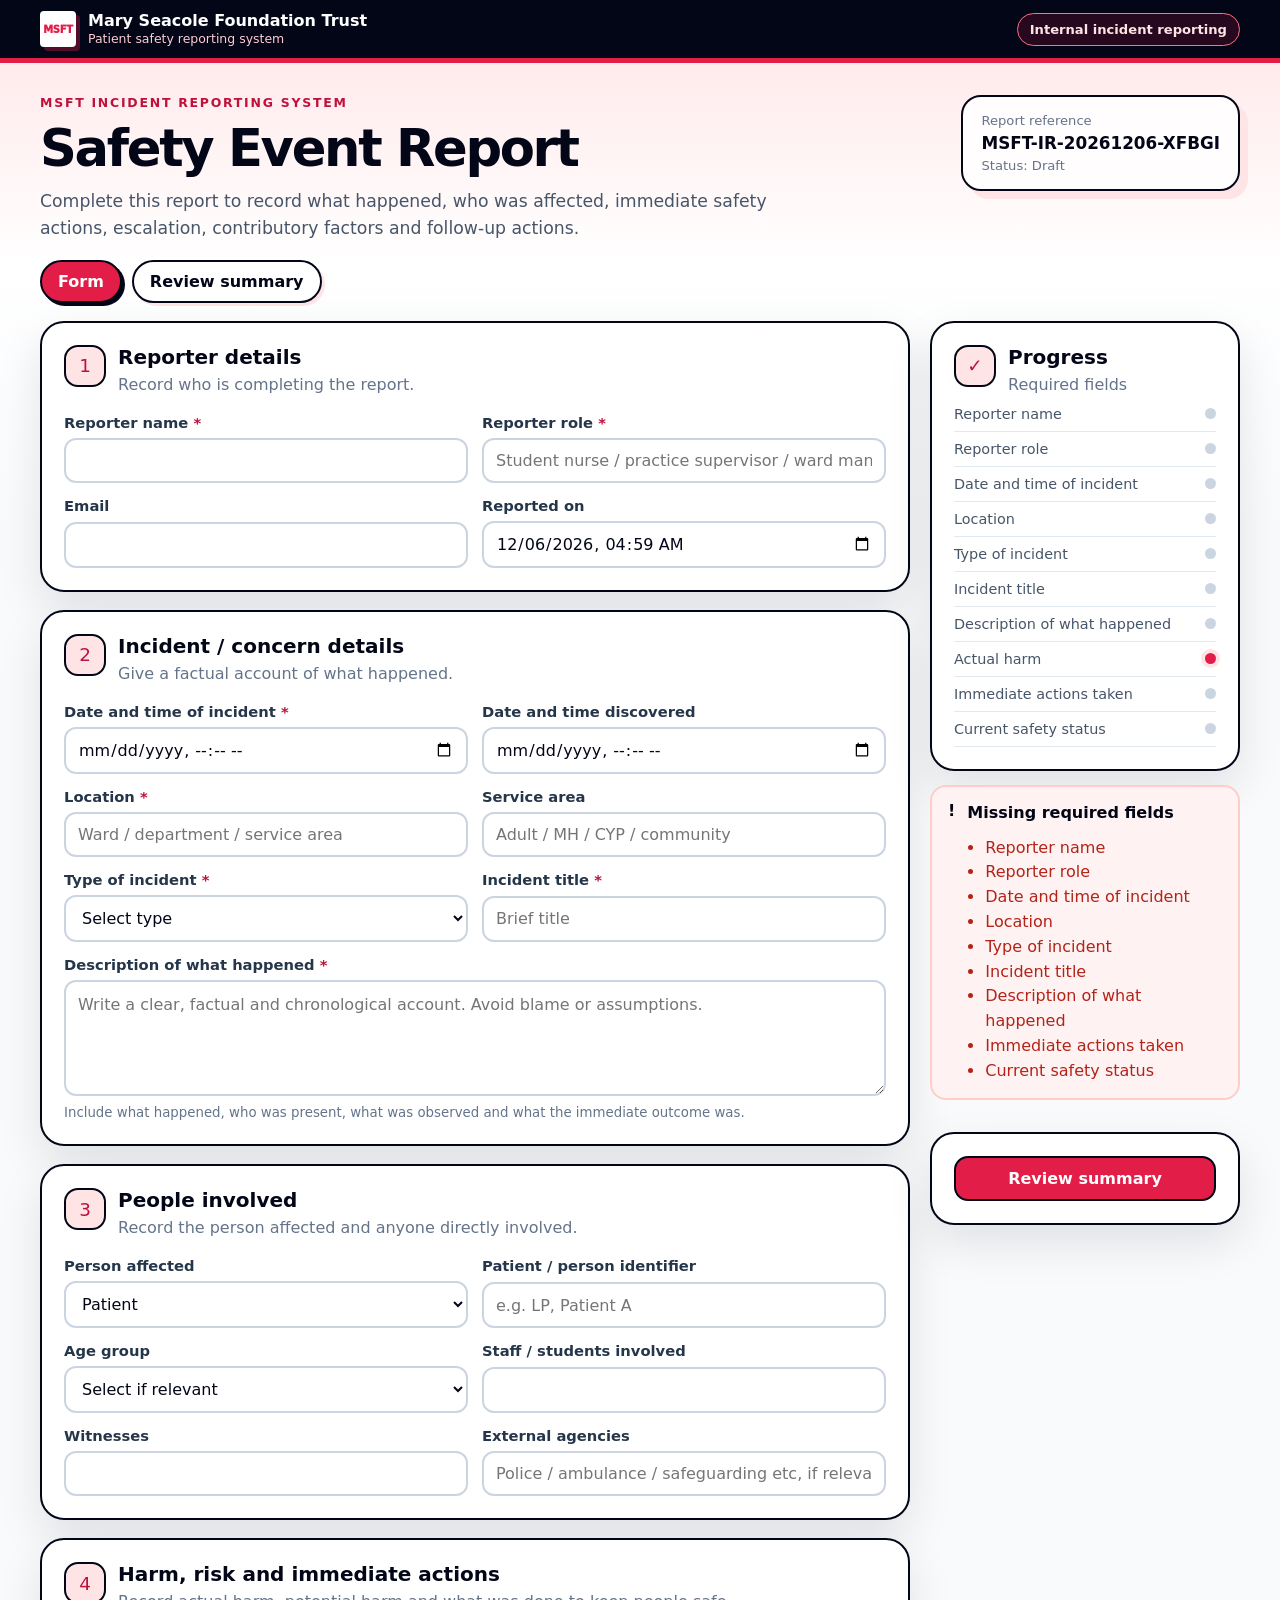
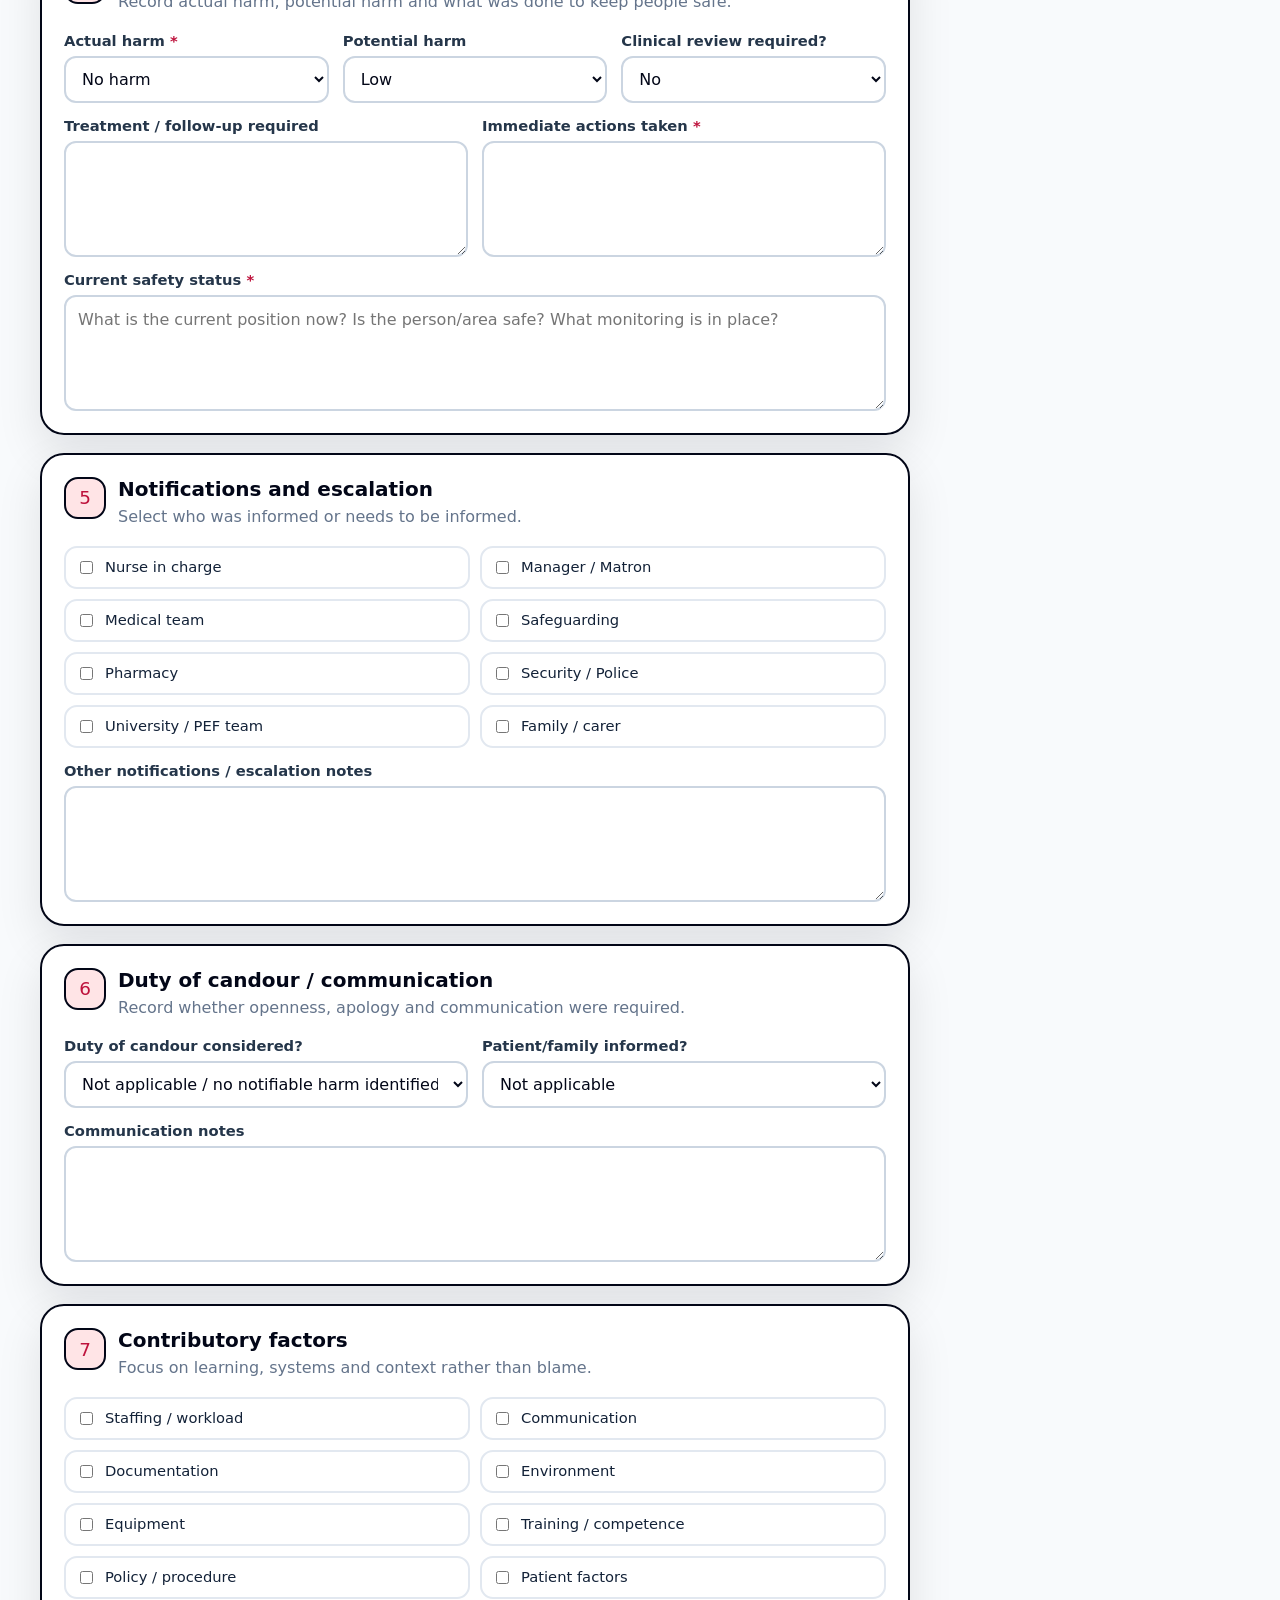
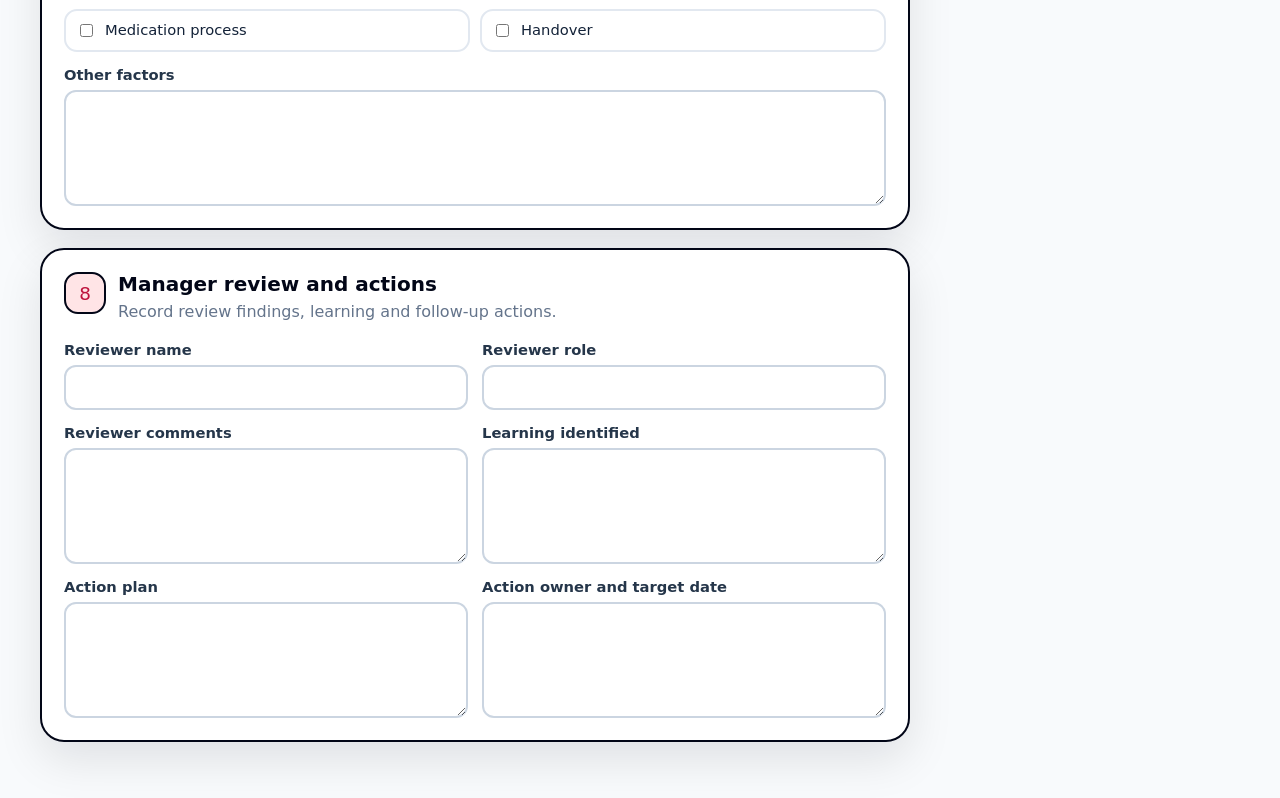
==== commit 70efe20d: "Add files via upload" ====
--- a/index.html
+++ b/index.html
@@ -3,7 +3,7 @@
 <head>
   <meta charset="utf-8" />
   <meta name="viewport" content="width=device-width, initial-scale=1" />
-  <title>MSFT Safety Learning Report</title>
+  <title>MSFT Incident Reporting System</title>
   <style>
     :root {
       --rose: #e11d48;
@@ -234,6 +234,7 @@
     .dot { width: 11px; height: 11px; border-radius: 50%; background: #cbd5e1; flex: 0 0 auto; }
     .dot.done { background: var(--rose); box-shadow: 0 0 0 4px var(--rose-soft); }
     .button-stack { display: grid; gap: 9px; }
+    .review-actions { display: flex; flex-wrap: wrap; gap: 10px; margin-top: 20px; padding-top: 18px; border-top: 1px solid var(--line); }
     .btn {
       border: 2px solid var(--slate);
       background: #fff;
@@ -298,74 +299,49 @@
         <div class="msft-logo">MSFT</div>
         <div class="brand-title">
           <strong>Mary Seacole Foundation Trust</strong>
-          <span>Simulation learning system</span>
+          <span>Patient safety reporting system</span>
         </div>
       </div>
-      <div class="ribbon-pill">Training only · do not enter real patient identifiable information</div>
+      <div class="ribbon-pill">Internal incident reporting</div>
     </div>
   </div>
 
   <main>
     <header class="hero">
       <div>
-        <p class="eyebrow">MSFT safety learning report</p>
-        <h1>Safety Learning Report</h1>
-        <p class="hero-copy">A simulation reporting form for capturing what happened, who was affected, immediate safety actions, escalation, contributory factors and learning. This is intentionally styled like the original safety-report form, with only the MSFT red palette and logo treatment applied.</p>
+        <p class="eyebrow">MSFT incident reporting system</p>
+        <h1>Safety Event Report</h1>
+        <p class="hero-copy">Complete this report to record what happened, who was affected, immediate safety actions, escalation, contributory factors and follow-up actions.</p>
       </div>
       <aside class="reference-box">
-        <span>Training reference</span>
+        <span>Report reference</span>
         <strong id="referenceNumber">MSFT-SLR-000000</strong>
         <small id="statusLabel">Status: Draft</small>
       </aside>
     </header>
-
-    <div class="notice">
-      <strong>!</strong>
-      <p><strong>Simulation context:</strong> this form is for classroom/simulation use only. Use fictional names, scenario details or student initials only. Do not enter real patient details.</p>
-    </div>
-
-    <nav class="tabs" aria-label="Form view tabs">
+<nav class="tabs" aria-label="Form view tabs">
       <button id="formTab" class="active" type="button">Form</button>
       <button id="reviewTab" type="button">Review summary</button>
     </nav>
 
     <div id="submittedBanner" class="success hidden">
       <strong>✓</strong>
-      <p><strong>Submitted for simulation review.</strong><span>The report has been marked as submitted in this browser. It has not been sent to a real clinical system.</span></p>
+      <p><strong>Submitted for review.</strong><span>The report has been marked as submitted.</span></p>
     </div>
 
     <div id="formView" class="layout">
       <div class="form-stack">
-        <section class="card rose-card">
-          <div class="section-heading">
-            <div class="section-icon">●</div>
-            <div>
-              <h2>Simulation details</h2>
-              <p>Identify the learning activity, scenario and facilitator.</p>
-            </div>
-          </div>
-          <div class="grid three">
-            <label class="field"><span class="label-row"><span>Activity / scenario name</span></span><input id="scenarioName" placeholder="e.g. Luke Pale conduct concern" /></label>
-            <label class="field"><span class="label-row"><span>Part / station</span></span><input id="stationPart" placeholder="e.g. Part 3 / Station 2" /></label>
-            <label class="field"><span class="label-row"><span>Learner / group</span></span><input id="learnerGroup" placeholder="e.g. Group A" /></label>
-          </div>
-          <div class="grid two" style="margin-top:14px;">
-            <label class="field"><span class="label-row"><span>Facilitator name</span></span><input id="facilitatorName" /></label>
-            <label class="field"><span class="label-row"><span>Simulation date</span></span><input id="simulationDate" type="date" /></label>
-          </div>
-        </section>
-
-        <section class="card">
+<section class="card">
           <div class="section-heading">
             <div class="section-icon">1</div>
             <div>
               <h2>Reporter details</h2>
-              <p>Record who is completing the learning report.</p>
+              <p>Record who is completing the report.</p>
             </div>
           </div>
           <div class="grid two">
             <label class="field"><span class="label-row"><span>Reporter name <em>*</em></span></span><input id="reporterName" required /></label>
-            <label class="field"><span class="label-row"><span>Reporter role <em>*</em></span></span><input id="reporterRole" placeholder="Student nurse / practice supervisor / facilitator" required /></label>
+            <label class="field"><span class="label-row"><span>Reporter role <em>*</em></span></span><input id="reporterRole" placeholder="Student nurse / practice supervisor / ward manager" required /></label>
             <label class="field"><span class="label-row"><span>Email</span></span><input id="reporterEmail" type="email" /></label>
             <label class="field"><span class="label-row"><span>Reported on</span></span><input id="reportedOn" type="datetime-local" /></label>
           </div>
@@ -376,13 +352,13 @@
             <div class="section-icon">2</div>
             <div>
               <h2>Incident / concern details</h2>
-              <p>Give a factual account of what happened in the simulated scenario.</p>
+              <p>Give a factual account of what happened.</p>
             </div>
           </div>
           <div class="grid two">
             <label class="field"><span class="label-row"><span>Date and time of incident <em>*</em></span></span><input id="incidentDateTime" type="datetime-local" required /></label>
             <label class="field"><span class="label-row"><span>Date and time discovered</span></span><input id="discoveredDateTime" type="datetime-local" /></label>
-            <label class="field"><span class="label-row"><span>Location <em>*</em></span></span><input id="location" placeholder="Ward / skills room / simulated placement area" required /></label>
+            <label class="field"><span class="label-row"><span>Location <em>*</em></span></span><input id="location" placeholder="Ward / department / service area" required /></label>
             <label class="field"><span class="label-row"><span>Service area</span></span><input id="serviceArea" placeholder="Adult / MH / CYP / community" /></label>
             <label class="field"><span class="label-row"><span>Type of incident <em>*</em></span></span><select id="incidentType" required></select></label>
             <label class="field"><span class="label-row"><span>Incident title <em>*</em></span></span><input id="incidentTitle" placeholder="Brief title" required /></label>
@@ -397,12 +373,12 @@
             <div class="section-icon">3</div>
             <div>
               <h2>People involved</h2>
-              <p>Use fictional scenario details only.</p>
+              <p>Record the person affected and anyone directly involved.</p>
             </div>
           </div>
           <div class="grid two">
             <label class="field"><span class="label-row"><span>Person affected</span></span><select id="personAffectedType"><option>Patient</option><option>Staff member</option><option>Student</option><option>Visitor</option><option>No person directly affected</option></select></label>
-            <label class="field"><span class="label-row"><span>Initials / fictional identifier</span></span><input id="patientInitials" placeholder="e.g. LP, Patient A" /></label>
+            <label class="field"><span class="label-row"><span>Patient / person identifier</span></span><input id="patientInitials" placeholder="e.g. LP, Patient A" /></label>
             <label class="field"><span class="label-row"><span>Age group</span></span><select id="ageGroup"><option value="">Select if relevant</option><option>Child</option><option>Young person</option><option>Adult</option><option>Older adult</option><option>Not applicable</option></select></label>
             <label class="field"><span class="label-row"><span>Staff / students involved</span></span><input id="staffInvolved" /></label>
             <label class="field"><span class="label-row"><span>Witnesses</span></span><input id="witnesses" /></label>
@@ -421,7 +397,7 @@
           <div class="grid three">
             <label class="field"><span class="label-row"><span>Actual harm <em>*</em></span></span><select id="actualHarm"></select></label>
             <label class="field"><span class="label-row"><span>Potential harm</span></span><select id="potentialHarm"></select></label>
-            <label class="field"><span class="label-row"><span>Clinical review required?</span></span><select id="clinicalReviewRequired"><option>No</option><option>Yes</option><option>Not known</option><option>Not applicable in simulation</option></select></label>
+            <label class="field"><span class="label-row"><span>Clinical review required?</span></span><select id="clinicalReviewRequired"><option>No</option><option>Yes</option><option>Not known</option><option>Not applicable</option></select></label>
           </div>
           <div class="grid two" style="margin-top:14px;">
             <label class="field"><span class="label-row"><span>Treatment / follow-up required</span></span><textarea id="treatmentRequired"></textarea></label>
@@ -437,7 +413,7 @@
             <div class="section-icon">5</div>
             <div>
               <h2>Notifications and escalation</h2>
-              <p>Select who was informed or would need to be informed in a real setting.</p>
+              <p>Select who was informed or needs to be informed.</p>
             </div>
           </div>
           <div class="checks" id="notificationChecks"></div>
@@ -451,7 +427,7 @@
             <div class="section-icon">6</div>
             <div>
               <h2>Duty of candour / communication</h2>
-              <p>For simulation learning, record whether openness, apology and communication would be required.</p>
+              <p>Record whether openness, apology and communication were required.</p>
             </div>
           </div>
           <div class="grid two">
@@ -481,16 +457,16 @@
           <div class="section-heading">
             <div class="section-icon">8</div>
             <div>
-              <h2>Learning and review</h2>
-              <p>Capture debrief points, actions and follow-up for the simulation.</p>
+              <h2>Manager review and actions</h2>
+              <p>Record review findings, learning and follow-up actions.</p>
             </div>
           </div>
           <div class="grid two">
-            <label class="field"><span class="label-row"><span>Reviewer / facilitator name</span></span><input id="reviewerName" /></label>
+            <label class="field"><span class="label-row"><span>Reviewer name</span></span><input id="reviewerName" /></label>
             <label class="field"><span class="label-row"><span>Reviewer role</span></span><input id="reviewerRole" /></label>
           </div>
           <div class="grid two" style="margin-top:14px;">
-            <label class="field"><span class="label-row"><span>Facilitator / reviewer comments</span></span><textarea id="reviewerComments"></textarea></label>
+            <label class="field"><span class="label-row"><span>Reviewer comments</span></span><textarea id="reviewerComments"></textarea></label>
             <label class="field"><span class="label-row"><span>Learning identified</span></span><textarea id="learningIdentified"></textarea></label>
             <label class="field"><span class="label-row"><span>Action plan</span></span><textarea id="actionPlan"></textarea></label>
             <label class="field"><span class="label-row"><span>Action owner and target date</span></span><textarea id="actionOwner"></textarea></label>
@@ -512,20 +488,10 @@
         </section>
         <section class="card">
           <div class="button-stack">
-            <button id="saveDraft" class="btn primary" type="button">Save draft</button>
-            <button id="reviewButton" class="btn" type="button">Review summary</button>
-            <button id="submitButton" class="btn dark" type="button">Submit for simulation review</button>
-            <button id="exportButton" class="btn" type="button">Export JSON</button>
-            <button id="printButton" class="btn" type="button">Print</button>
-            <button id="clearButton" class="btn danger" type="button">Clear draft</button>
-          </div>
-        </section>
-        <section class="card">
-          <h2>MSFT styling check</h2>
-          <p class="mini-text">This build uses the original safety-report layout with the MSFT red palette and logo only.</p>
-          <div class="pill-list"><span class="pill">#e11d48</span><span class="pill">MSFT logo</span><span class="pill">Original layout</span></div>
-        </section>
-      </aside>
+            <button id="reviewButton" class="btn primary" type="button">Review summary</button>
+          </div>
+        </section>
+</aside>
     </div>
 
     <div id="reviewView" class="hidden">
@@ -534,18 +500,23 @@
           <div class="section-icon">R</div>
           <div>
             <h2>Review summary</h2>
-            <p>Check the report before submitting or printing.</p>
+            <p>Check the report before submitting.</p>
           </div>
         </div>
         <dl id="summaryList" class="summary"></dl>
+        <div class="review-actions">
+          <button id="backToForm" class="btn" type="button">Back to form</button>
+          <button id="submitButton" class="btn dark" type="button">Submit report</button>
+          <button id="printButton" class="btn" type="button">Print summary</button>
+          <button id="exportButton" class="btn" type="button">Export JSON</button>
+          <button id="clearButton" class="btn danger" type="button">Clear form</button>
+        </div>
       </section>
     </div>
-
-    <p class="footer-note">VISUAL_BUILD: ORIGINAL_SAFETY_REPORT_LAYOUT_MSFT_ROSE_LOGO_FIXED_20260608</p>
   </main>
 
   <script>
-    const STORAGE_KEY = 'msft-safety-learning-report-original-layout-red-v1';
+    const STORAGE_KEY = 'msft-incident-report-realistic-red-v2';
     const incidentTypes = ['Medication','Fall','Violence / aggression','Safeguarding concern','Self-harm / ligature / suicide risk','Absconding / missing patient','Documentation / records','Pressure damage / skin integrity','Infection prevention and control','Staffing / capacity','Equipment / estates','Information governance','Professional conduct / student concern','Timesheet / attendance concern','Other'];
     const harmLevels = ['No harm','Low','Moderate','Severe','Death'];
     const potentialHarmLevels = ['None','Low','Moderate','Severe','Death'];
@@ -553,10 +524,9 @@
       ['informedNurseInCharge','Nurse in charge'], ['informedManager','Manager / Matron'], ['informedDoctor','Medical team'], ['informedSafeguarding','Safeguarding'], ['informedPharmacy','Pharmacy'], ['informedSecurityPolice','Security / Police'], ['informedUniversityPEF','University / PEF team'], ['informedFamilyCarer','Family / carer']
     ];
     const factors = [
-      ['factorsStaffing','Staffing / workload'], ['factorsCommunication','Communication'], ['factorsDocumentation','Documentation'], ['factorsEnvironment','Environment'], ['factorsEquipment','Equipment'], ['factorsTraining','Training / competence'], ['factorsPolicy','Policy / procedure'], ['factorsPatient','Patient / scenario factors'], ['factorsMedication','Medication process'], ['factorsHandover','Handover']
+      ['factorsStaffing','Staffing / workload'], ['factorsCommunication','Communication'], ['factorsDocumentation','Documentation'], ['factorsEnvironment','Environment'], ['factorsEquipment','Equipment'], ['factorsTraining','Training / competence'], ['factorsPolicy','Policy / procedure'], ['factorsPatient','Patient factors'], ['factorsMedication','Medication process'], ['factorsHandover','Handover']
     ];
     const defaults = {
-      scenarioName:'', stationPart:'', learnerGroup:'', facilitatorName:'', simulationDate:new Date().toISOString().slice(0,10),
       reporterName:'', reporterRole:'', reporterEmail:'', reportedOn:new Date().toISOString().slice(0,16),
       incidentDateTime:'', discoveredDateTime:'', location:'', serviceArea:'', incidentType:'', incidentTitle:'', description:'',
       personAffectedType:'Patient', patientInitials:'', ageGroup:'', staffInvolved:'', witnesses:'', externalAgencies:'',
@@ -575,7 +545,7 @@
 
     function makeReference(){
       const d = new Date().toISOString().slice(0,10).replaceAll('-','');
-      return 'MSFT-SLR-' + d + '-' + Math.random().toString(36).slice(2,7).toUpperCase();
+      return 'MSFT-IR-' + d + '-' + Math.random().toString(36).slice(2,7).toUpperCase();
     }
     function loadForm(){
       try { return { ...defaults, ...JSON.parse(localStorage.getItem(STORAGE_KEY) || '{}') }; } catch { return { ...defaults }; }
@@ -619,7 +589,7 @@
     }
     function summaryRows(){
       return [
-        ['Reference', reference], ['Status', form.status], ['Scenario', form.scenarioName], ['Part / station', form.stationPart], ['Learner / group', form.learnerGroup], ['Facilitator', form.facilitatorName],
+        ['Reference', reference], ['Status', form.status],
         ['Reporter', [form.reporterName, form.reporterRole].filter(Boolean).join(' - ')], ['Incident date/time', form.incidentDateTime], ['Location', form.location], ['Service area', form.serviceArea], ['Type', form.incidentType], ['Title', form.incidentTitle], ['Description', form.description],
         ['Person affected', form.personAffectedType], ['Identifier', form.patientInitials], ['Staff/students involved', form.staffInvolved], ['Witnesses', form.witnesses],
         ['Actual harm', form.actualHarm], ['Potential harm', form.potentialHarm], ['Clinical review required', form.clinicalReviewRequired], ['Immediate actions', form.immediateActions], ['Current safety status', form.currentSafetyStatus],
@@ -639,13 +609,11 @@
       renderSummary();
       window.scrollTo({ top: 0, behavior: 'smooth' });
     }
-    function saveDraft(){
-      form.status = 'Draft saved'; saveSilent(); renderStatus(); alert('Draft saved in this browser.');
-    }
+
     function submitForm(){
       const missing = missingFields();
       if (missing.length) { renderStatus(); alert('Please complete the required fields before submitting.'); return; }
-      form.status = 'Submitted'; saveSilent(); renderStatus(); setView('review');
+      form.status = 'Submitted'; saveSilent(); renderStatus(); setView('review'); alert('Report submitted for review.');
     }
     function exportJson(){
       const data = { reference, exportedAt: new Date().toISOString(), form };
@@ -654,7 +622,7 @@
       const a = document.createElement('a'); a.href = url; a.download = reference + '.json'; a.click(); URL.revokeObjectURL(url);
     }
     function clearDraft(){
-      if (!confirm('Clear the saved draft in this browser?')) return;
+      if (!confirm('Clear this report?')) return;
       localStorage.removeItem(STORAGE_KEY); localStorage.removeItem(STORAGE_KEY + '-ref');
       form = { ...defaults }; reference = makeReference();
       saveSilent(); location.reload();
@@ -669,7 +637,7 @@
       $('formTab').addEventListener('click', () => setView('form'));
       $('reviewTab').addEventListener('click', () => setView('review'));
       $('reviewButton').addEventListener('click', () => setView('review'));
-      $('saveDraft').addEventListener('click', saveDraft);
+      $('backToForm').addEventListener('click', () => setView('form'));
       $('submitButton').addEventListener('click', submitForm);
       $('exportButton').addEventListener('click', exportJson);
       $('printButton').addEventListener('click', () => window.print());
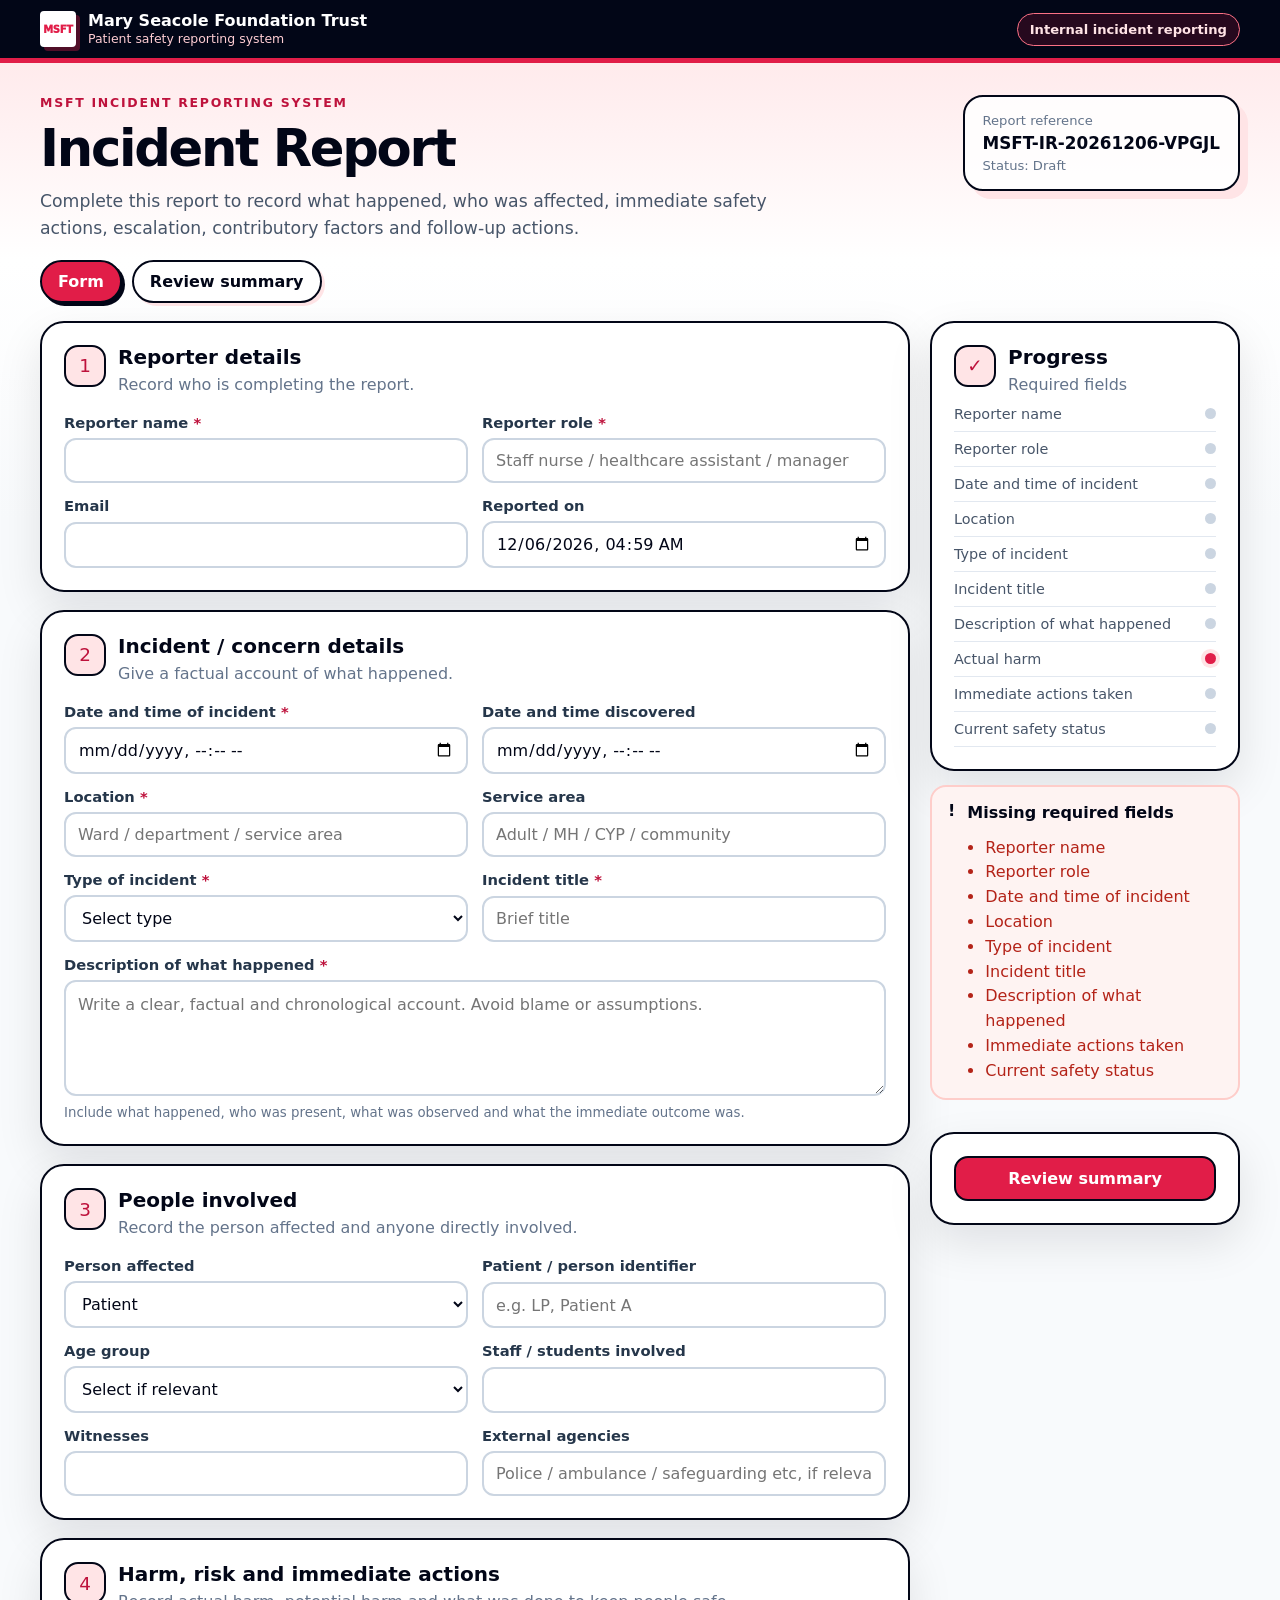
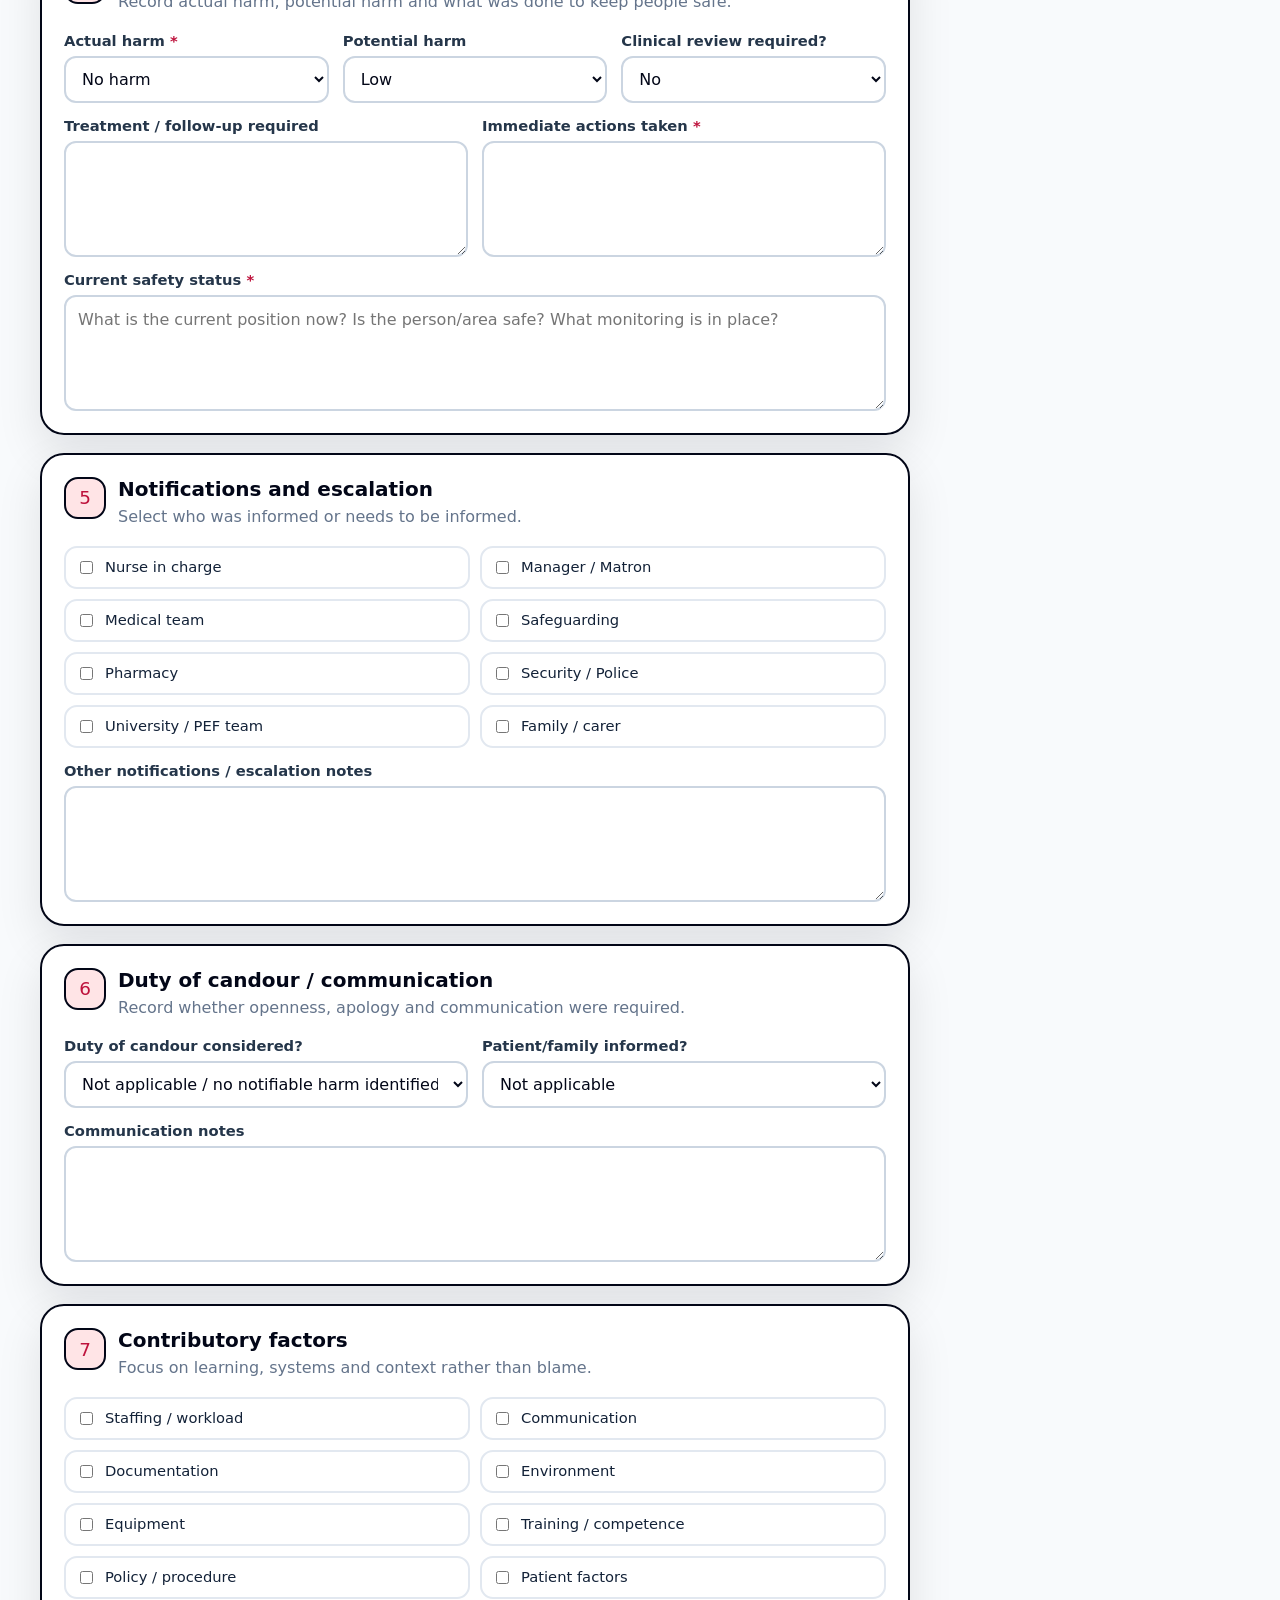
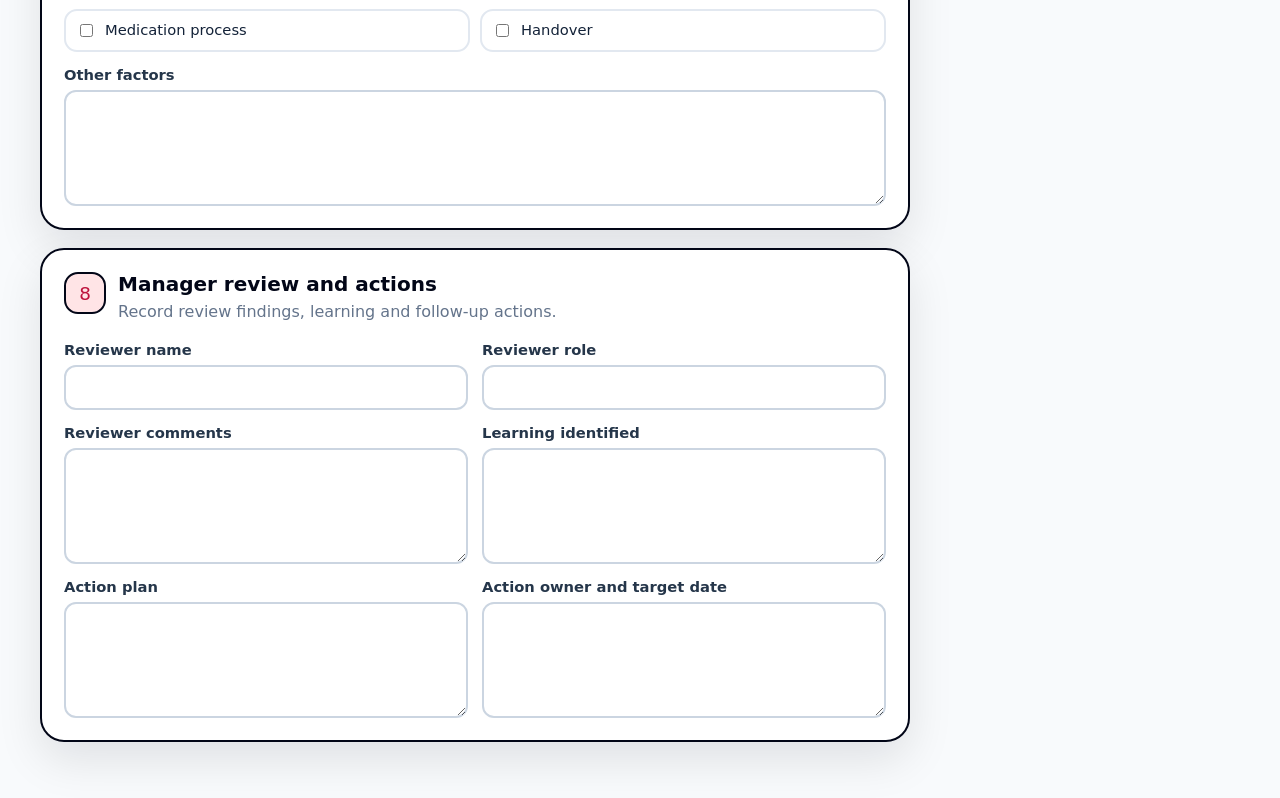
==== commit a3cb1305: "Add files via upload" ====
--- a/index.html
+++ b/index.html
@@ -234,7 +234,6 @@
     .dot { width: 11px; height: 11px; border-radius: 50%; background: #cbd5e1; flex: 0 0 auto; }
     .dot.done { background: var(--rose); box-shadow: 0 0 0 4px var(--rose-soft); }
     .button-stack { display: grid; gap: 9px; }
-    .review-actions { display: flex; flex-wrap: wrap; gap: 10px; margin-top: 20px; padding-top: 18px; border-top: 1px solid var(--line); }
     .btn {
       border: 2px solid var(--slate);
       background: #fff;
@@ -310,12 +309,12 @@
     <header class="hero">
       <div>
         <p class="eyebrow">MSFT incident reporting system</p>
-        <h1>Safety Event Report</h1>
+        <h1>Incident Report</h1>
         <p class="hero-copy">Complete this report to record what happened, who was affected, immediate safety actions, escalation, contributory factors and follow-up actions.</p>
       </div>
       <aside class="reference-box">
         <span>Report reference</span>
-        <strong id="referenceNumber">MSFT-SLR-000000</strong>
+        <strong id="referenceNumber">MSFT-IR-000000</strong>
         <small id="statusLabel">Status: Draft</small>
       </aside>
     </header>
@@ -341,7 +340,7 @@
           </div>
           <div class="grid two">
             <label class="field"><span class="label-row"><span>Reporter name <em>*</em></span></span><input id="reporterName" required /></label>
-            <label class="field"><span class="label-row"><span>Reporter role <em>*</em></span></span><input id="reporterRole" placeholder="Student nurse / practice supervisor / ward manager" required /></label>
+            <label class="field"><span class="label-row"><span>Reporter role <em>*</em></span></span><input id="reporterRole" placeholder="Staff nurse / healthcare assistant / manager" required /></label>
             <label class="field"><span class="label-row"><span>Email</span></span><input id="reporterEmail" type="email" /></label>
             <label class="field"><span class="label-row"><span>Reported on</span></span><input id="reportedOn" type="datetime-local" /></label>
           </div>
@@ -507,16 +506,13 @@
         <div class="review-actions">
           <button id="backToForm" class="btn" type="button">Back to form</button>
           <button id="submitButton" class="btn dark" type="button">Submit report</button>
-          <button id="printButton" class="btn" type="button">Print summary</button>
-          <button id="exportButton" class="btn" type="button">Export JSON</button>
-          <button id="clearButton" class="btn danger" type="button">Clear form</button>
         </div>
       </section>
     </div>
   </main>
 
   <script>
-    const STORAGE_KEY = 'msft-incident-report-realistic-red-v2';
+    const STORAGE_KEY = 'msft-incident-report-final-realistic-v3';
     const incidentTypes = ['Medication','Fall','Violence / aggression','Safeguarding concern','Self-harm / ligature / suicide risk','Absconding / missing patient','Documentation / records','Pressure damage / skin integrity','Infection prevention and control','Staffing / capacity','Equipment / estates','Information governance','Professional conduct / student concern','Timesheet / attendance concern','Other'];
     const harmLevels = ['No harm','Low','Moderate','Severe','Death'];
     const potentialHarmLevels = ['None','Low','Moderate','Severe','Death'];
@@ -615,18 +611,6 @@
       if (missing.length) { renderStatus(); alert('Please complete the required fields before submitting.'); return; }
       form.status = 'Submitted'; saveSilent(); renderStatus(); setView('review'); alert('Report submitted for review.');
     }
-    function exportJson(){
-      const data = { reference, exportedAt: new Date().toISOString(), form };
-      const blob = new Blob([JSON.stringify(data, null, 2)], { type: 'application/json' });
-      const url = URL.createObjectURL(blob);
-      const a = document.createElement('a'); a.href = url; a.download = reference + '.json'; a.click(); URL.revokeObjectURL(url);
-    }
-    function clearDraft(){
-      if (!confirm('Clear this report?')) return;
-      localStorage.removeItem(STORAGE_KEY); localStorage.removeItem(STORAGE_KEY + '-ref');
-      form = { ...defaults }; reference = makeReference();
-      saveSilent(); location.reload();
-    }
     function init(){
       fillOptions('incidentType', incidentTypes, 'Select type');
       fillOptions('actualHarm', harmLevels);
@@ -639,9 +623,6 @@
       $('reviewButton').addEventListener('click', () => setView('review'));
       $('backToForm').addEventListener('click', () => setView('form'));
       $('submitButton').addEventListener('click', submitForm);
-      $('exportButton').addEventListener('click', exportJson);
-      $('printButton').addEventListener('click', () => window.print());
-      $('clearButton').addEventListener('click', clearDraft);
     }
     init();
   </script>
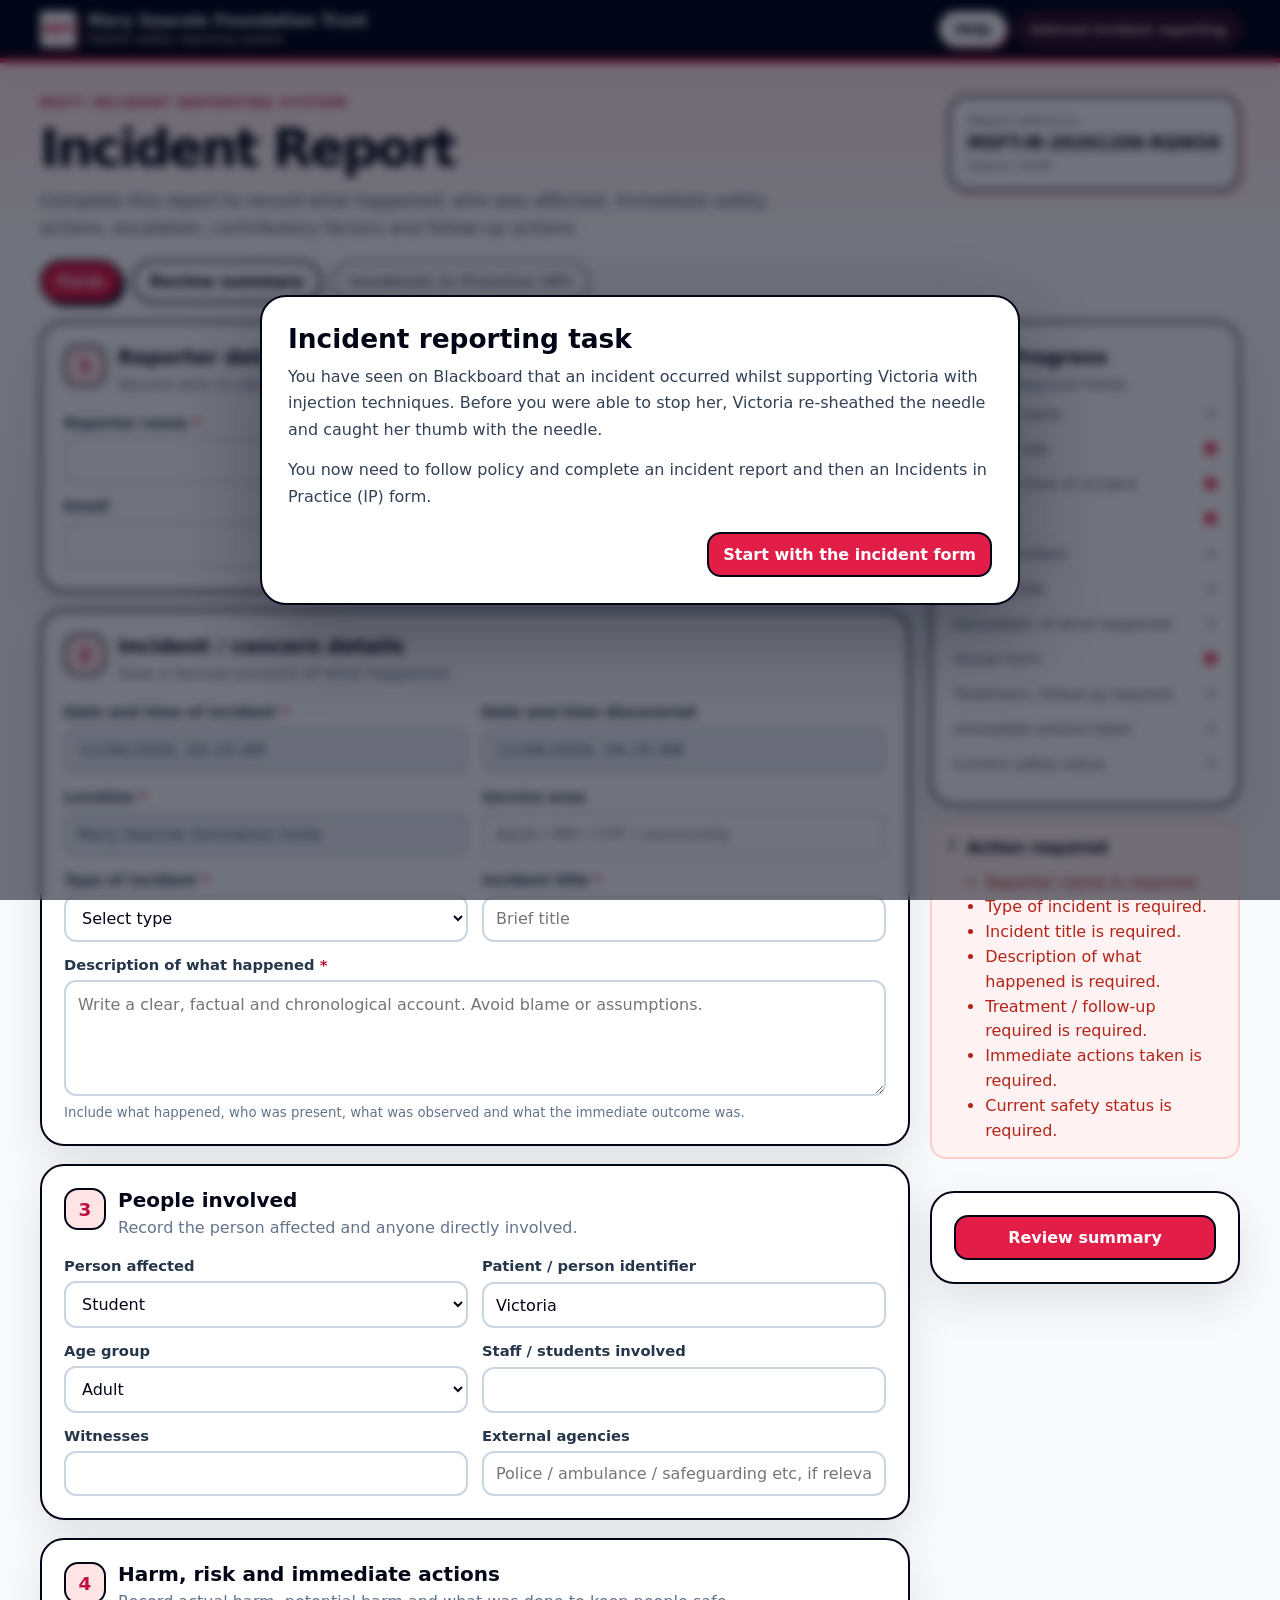
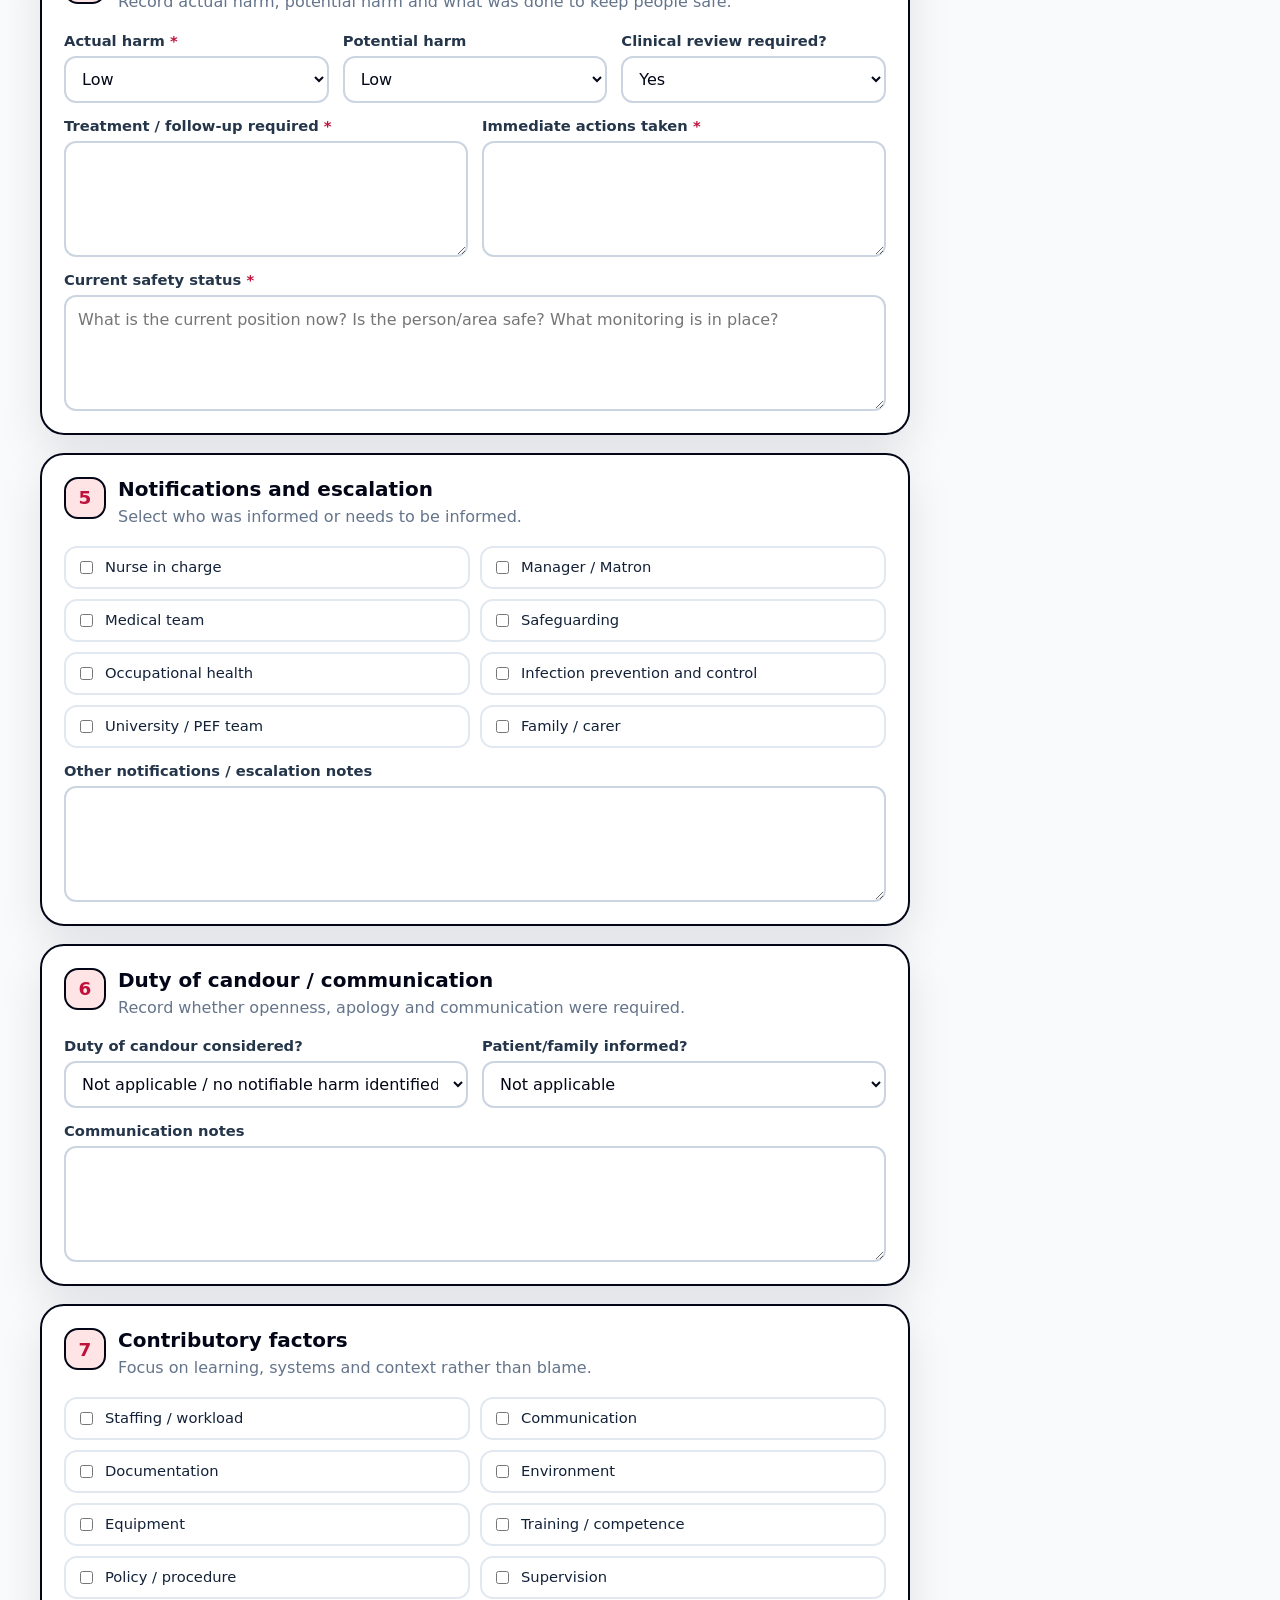
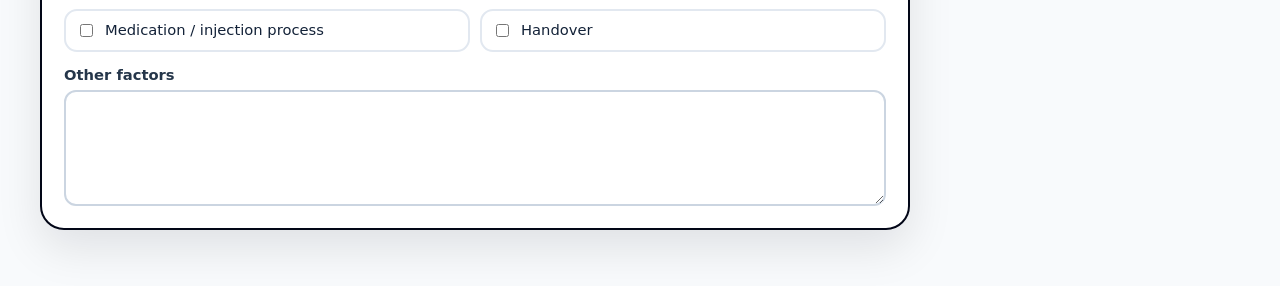
==== commit 3dcbd6cb: "Add files via upload" ====
--- a/index.html
+++ b/index.html
@@ -79,6 +79,7 @@
     }
     .brand-title strong { font-size: 1rem; white-space: nowrap; overflow: hidden; text-overflow: ellipsis; }
     .brand-title span { font-size: .78rem; color: #fecdd3; margin-top: 3px; }
+    .ribbon-actions { display: flex; align-items: center; gap: 10px; }
     .ribbon-pill {
       border: 1px solid #fb7185;
       background: rgba(225,29,72,.16);
@@ -89,6 +90,18 @@
       font-weight: 800;
       white-space: nowrap;
     }
+    .help-button {
+      border: 2px solid #fff;
+      background: #fff;
+      color: var(--slate);
+      border-radius: 999px;
+      padding: 8px 14px;
+      font-size: .86rem;
+      font-weight: 900;
+      cursor: pointer;
+      box-shadow: 3px 3px 0 rgba(225,29,72,.45);
+    }
+    .help-button:hover { background: var(--rose-soft); }
 
     main {
       width: min(1200px, calc(100% - 32px));
@@ -188,6 +201,7 @@
       font-size: 1.15rem;
       border: 2px solid var(--slate);
       flex: 0 0 auto;
+      font-weight: 900;
     }
     h2 { margin: 0; font-size: 1.25rem; color: var(--slate); }
     .section-heading p { margin: 4px 0 0; color: var(--muted); line-height: 1.45; }
@@ -210,6 +224,12 @@
     }
     textarea { min-height: 116px; resize: vertical; line-height: 1.5; }
     input:focus, select:focus, textarea:focus { border-color: var(--rose); box-shadow: 0 0 0 4px var(--rose-soft); }
+    input[readonly], input[disabled], .locked-field {
+      background: #eef2f7 !important;
+      color: #475569;
+      cursor: not-allowed;
+      border-color: #cbd5e1;
+    }
     .checks { display: grid; grid-template-columns: repeat(2, minmax(0,1fr)); gap: 10px; }
     .check {
       display: flex;
@@ -250,18 +270,16 @@
     .btn.primary { background: var(--rose); color: #fff; }
     .btn.primary:hover { background: var(--rose-dark); box-shadow: 4px 4px 0 var(--slate); }
     .btn.dark { background: var(--slate); color: #fff; }
-    .btn.danger { color: var(--danger); border-color: var(--danger); }
     .btn:disabled { opacity: .55; cursor: not-allowed; transform: none; box-shadow: none; }
 
     .missing-list { margin: 10px 0 0; padding-left: 18px; color: var(--danger); line-height: 1.55; }
     .mini-text { color: var(--muted); line-height: 1.55; font-size: .92rem; }
-    .pill-list { display: flex; flex-wrap: wrap; gap: 8px; }
-    .pill { border: 2px solid var(--rose); background: var(--rose-soft); color: var(--rose-dark); border-radius: 999px; padding: 5px 10px; font-size: .8rem; font-weight: 850; }
 
     .summary { display: grid; gap: 12px; }
     .summary-row { display: grid; grid-template-columns: 230px 1fr; gap: 12px; padding: 12px 0; border-bottom: 1px solid #e2e8f0; }
     .summary-row dt { font-weight: 850; color: var(--slate); }
     .summary-row dd { margin: 0; color: #334155; line-height: 1.5; white-space: pre-wrap; }
+    .review-actions { display: flex; justify-content: flex-end; gap: 12px; flex-wrap: wrap; margin-top: 22px; }
 
     .footer-note {
       margin-top: 22px;
@@ -270,6 +288,30 @@
       text-align: center;
     }
     .hidden { display: none !important; }
+
+    .modal-backdrop {
+      position: fixed;
+      inset: 0;
+      z-index: 100;
+      display: flex;
+      align-items: center;
+      justify-content: center;
+      padding: 18px;
+      background: rgba(2, 6, 23, .56);
+      backdrop-filter: blur(5px);
+    }
+    .modal {
+      width: min(760px, 100%);
+      border: 2px solid var(--slate);
+      border-radius: 26px;
+      background: #fff;
+      box-shadow: 0 30px 80px rgba(2, 6, 23, .32);
+      padding: 26px;
+    }
+    .modal h2 { font-size: 1.65rem; margin-bottom: 10px; }
+    .modal p { margin: 0 0 14px; line-height: 1.65; color: #334155; }
+    .modal-actions { display: flex; justify-content: flex-end; gap: 10px; margin-top: 22px; flex-wrap: wrap; }
+    .modal-small { width: min(650px, 100%); }
 
     @media (max-width: 940px) {
       .hero { flex-direction: column; }
@@ -279,12 +321,13 @@
       .grid.two, .grid.three, .checks { grid-template-columns: 1fr; }
       .summary-row { grid-template-columns: 1fr; gap: 3px; }
       .top-ribbon-inner { align-items: flex-start; flex-direction: column; padding: 12px 0; }
+      .ribbon-actions { width: 100%; justify-content: space-between; }
       .ribbon-pill { white-space: normal; }
     }
 
     @media print {
       body { background: #fff; }
-      .top-ribbon, .tabs, .side, .notice, .footer-note { display: none !important; }
+      .top-ribbon, .tabs, .side, .notice, .footer-note, .modal-backdrop { display: none !important; }
       main { width: 100%; padding: 0; }
       .card { box-shadow: none; break-inside: avoid; }
       .layout { display: block; }
@@ -301,7 +344,10 @@
           <span>Patient safety reporting system</span>
         </div>
       </div>
-      <div class="ribbon-pill">Internal incident reporting</div>
+      <div class="ribbon-actions">
+        <button id="helpButton" class="help-button" type="button">Help</button>
+        <div class="ribbon-pill">Internal incident reporting</div>
+      </div>
     </div>
   </div>
 
@@ -318,19 +364,21 @@
         <small id="statusLabel">Status: Draft</small>
       </aside>
     </header>
-<nav class="tabs" aria-label="Form view tabs">
+
+    <nav class="tabs" aria-label="Form view tabs">
       <button id="formTab" class="active" type="button">Form</button>
       <button id="reviewTab" type="button">Review summary</button>
+      <button id="ipTab" type="button" disabled>Incidents in Practice (IP)</button>
     </nav>
 
     <div id="submittedBanner" class="success hidden">
       <strong>✓</strong>
-      <p><strong>Submitted for review.</strong><span>The report has been marked as submitted.</span></p>
+      <p><strong>Incident report submitted.</strong><span>Continue by completing the Incidents in Practice form.</span></p>
     </div>
 
     <div id="formView" class="layout">
       <div class="form-stack">
-<section class="card">
+        <section class="card">
           <div class="section-heading">
             <div class="section-icon">1</div>
             <div>
@@ -340,7 +388,7 @@
           </div>
           <div class="grid two">
             <label class="field"><span class="label-row"><span>Reporter name <em>*</em></span></span><input id="reporterName" required /></label>
-            <label class="field"><span class="label-row"><span>Reporter role <em>*</em></span></span><input id="reporterRole" placeholder="Staff nurse / healthcare assistant / manager" required /></label>
+            <label class="field"><span class="label-row"><span>Reporter role <em>*</em></span></span><input id="reporterRole" class="locked-field" readonly required /></label>
             <label class="field"><span class="label-row"><span>Email</span></span><input id="reporterEmail" type="email" /></label>
             <label class="field"><span class="label-row"><span>Reported on</span></span><input id="reportedOn" type="datetime-local" /></label>
           </div>
@@ -355,9 +403,9 @@
             </div>
           </div>
           <div class="grid two">
-            <label class="field"><span class="label-row"><span>Date and time of incident <em>*</em></span></span><input id="incidentDateTime" type="datetime-local" required /></label>
-            <label class="field"><span class="label-row"><span>Date and time discovered</span></span><input id="discoveredDateTime" type="datetime-local" /></label>
-            <label class="field"><span class="label-row"><span>Location <em>*</em></span></span><input id="location" placeholder="Ward / department / service area" required /></label>
+            <label class="field"><span class="label-row"><span>Date and time of incident <em>*</em></span></span><input id="incidentDateTime" class="locked-field" type="datetime-local" readonly required /></label>
+            <label class="field"><span class="label-row"><span>Date and time discovered</span></span><input id="discoveredDateTime" class="locked-field" type="datetime-local" readonly /></label>
+            <label class="field"><span class="label-row"><span>Location <em>*</em></span></span><input id="location" class="locked-field" readonly required /></label>
             <label class="field"><span class="label-row"><span>Service area</span></span><input id="serviceArea" placeholder="Adult / MH / CYP / community" /></label>
             <label class="field"><span class="label-row"><span>Type of incident <em>*</em></span></span><select id="incidentType" required></select></label>
             <label class="field"><span class="label-row"><span>Incident title <em>*</em></span></span><input id="incidentTitle" placeholder="Brief title" required /></label>
@@ -377,7 +425,7 @@
           </div>
           <div class="grid two">
             <label class="field"><span class="label-row"><span>Person affected</span></span><select id="personAffectedType"><option>Patient</option><option>Staff member</option><option>Student</option><option>Visitor</option><option>No person directly affected</option></select></label>
-            <label class="field"><span class="label-row"><span>Patient / person identifier</span></span><input id="patientInitials" placeholder="e.g. LP, Patient A" /></label>
+            <label class="field"><span class="label-row"><span>Patient / person identifier</span></span><input id="patientInitials" placeholder="e.g. VH, Patient A" /></label>
             <label class="field"><span class="label-row"><span>Age group</span></span><select id="ageGroup"><option value="">Select if relevant</option><option>Child</option><option>Young person</option><option>Adult</option><option>Older adult</option><option>Not applicable</option></select></label>
             <label class="field"><span class="label-row"><span>Staff / students involved</span></span><input id="staffInvolved" /></label>
             <label class="field"><span class="label-row"><span>Witnesses</span></span><input id="witnesses" /></label>
@@ -399,7 +447,7 @@
             <label class="field"><span class="label-row"><span>Clinical review required?</span></span><select id="clinicalReviewRequired"><option>No</option><option>Yes</option><option>Not known</option><option>Not applicable</option></select></label>
           </div>
           <div class="grid two" style="margin-top:14px;">
-            <label class="field"><span class="label-row"><span>Treatment / follow-up required</span></span><textarea id="treatmentRequired"></textarea></label>
+            <label class="field"><span class="label-row"><span>Treatment / follow-up required <em>*</em></span></span><textarea id="treatmentRequired" required></textarea></label>
             <label class="field"><span class="label-row"><span>Immediate actions taken <em>*</em></span></span><textarea id="immediateActions" required></textarea></label>
           </div>
           <div style="margin-top:14px;">
@@ -451,26 +499,6 @@
             <label class="field"><span class="label-row"><span>Other factors</span></span><textarea id="otherFactors"></textarea></label>
           </div>
         </section>
-
-        <section class="card">
-          <div class="section-heading">
-            <div class="section-icon">8</div>
-            <div>
-              <h2>Manager review and actions</h2>
-              <p>Record review findings, learning and follow-up actions.</p>
-            </div>
-          </div>
-          <div class="grid two">
-            <label class="field"><span class="label-row"><span>Reviewer name</span></span><input id="reviewerName" /></label>
-            <label class="field"><span class="label-row"><span>Reviewer role</span></span><input id="reviewerRole" /></label>
-          </div>
-          <div class="grid two" style="margin-top:14px;">
-            <label class="field"><span class="label-row"><span>Reviewer comments</span></span><textarea id="reviewerComments"></textarea></label>
-            <label class="field"><span class="label-row"><span>Learning identified</span></span><textarea id="learningIdentified"></textarea></label>
-            <label class="field"><span class="label-row"><span>Action plan</span></span><textarea id="actionPlan"></textarea></label>
-            <label class="field"><span class="label-row"><span>Action owner and target date</span></span><textarea id="actionOwner"></textarea></label>
-          </div>
-        </section>
       </div>
 
       <aside class="side">
@@ -483,14 +511,14 @@
         </section>
         <section id="missingBox" class="notice error hidden">
           <strong>!</strong>
-          <div><p><strong>Missing required fields</strong></p><ul id="missingList" class="missing-list"></ul></div>
+          <div><p><strong>Action required</strong></p><ul id="missingList" class="missing-list"></ul></div>
         </section>
         <section class="card">
           <div class="button-stack">
             <button id="reviewButton" class="btn primary" type="button">Review summary</button>
           </div>
         </section>
-</aside>
+      </aside>
     </div>
 
     <div id="reviewView" class="hidden">
@@ -509,38 +537,113 @@
         </div>
       </section>
     </div>
+
+    <div id="ipView" class="hidden">
+      <section class="card">
+        <div class="section-heading">
+          <div class="section-icon">IP</div>
+          <div>
+            <h2>Incidents in Practice (IP) form</h2>
+            <p>Complete this form following submission of the incident report.</p>
+          </div>
+        </div>
+        <div class="grid two">
+          <label class="field"><span class="label-row"><span>Student name / identifier <em>*</em></span></span><input id="ipStudent" placeholder="Enter student name or identifier" /></label>
+          <label class="field"><span class="label-row"><span>Programme / cohort</span></span><input id="ipProgramme" placeholder="Programme and cohort" /></label>
+          <label class="field"><span class="label-row"><span>Practice area</span></span><input id="ipPracticeArea" value="Mary Seacole Simulation Suite" /></label>
+          <label class="field"><span class="label-row"><span>Linked incident reference</span></span><input id="ipReference" readonly class="locked-field" /></label>
+        </div>
+        <div class="grid two" style="margin-top:14px;">
+          <label class="field"><span class="label-row"><span>Summary of practice incident <em>*</em></span></span><textarea id="ipSummary"></textarea></label>
+          <label class="field"><span class="label-row"><span>Immediate support / action taken <em>*</em></span></span><textarea id="ipSupport"></textarea></label>
+          <label class="field"><span class="label-row"><span>Who has been informed?</span></span><textarea id="ipInformed"></textarea></label>
+          <label class="field"><span class="label-row"><span>Learning needs / next steps</span></span><textarea id="ipNextSteps"></textarea></label>
+        </div>
+        <div class="review-actions">
+          <button id="ipBackToSummary" class="btn" type="button">Back to incident summary</button>
+          <button class="btn primary" type="button" onclick="alert('IP form recorded for this activity.')">Submit IP form</button>
+        </div>
+      </section>
+    </div>
   </main>
 
+  <div id="introModal" class="modal-backdrop">
+    <section class="modal" role="dialog" aria-modal="true" aria-labelledby="introTitle">
+      <h2 id="introTitle">Incident reporting task</h2>
+      <p>You have seen on Blackboard that an incident occurred whilst supporting Victoria with injection techniques. Before you were able to stop her, Victoria re-sheathed the needle and caught her thumb with the needle.</p>
+      <p>You now need to follow policy and complete an incident report and then an Incidents in Practice (IP) form.</p>
+      <div class="modal-actions">
+        <button id="startButton" class="btn primary" type="button">Start with the incident form</button>
+      </div>
+    </section>
+  </div>
+
+  <div id="helpModal" class="modal-backdrop hidden">
+    <section class="modal modal-small" role="dialog" aria-modal="true" aria-labelledby="helpTitle">
+      <h2 id="helpTitle">What to do</h2>
+      <p>Complete the incident form using a clear, factual account of what happened. The role, incident time, discovered time and location have already been set for this activity.</p>
+      <p>When the form is complete, click <strong>Review summary</strong>. Check the summary carefully, then click <strong>Submit report</strong>. Once submitted, the next form will open automatically.</p>
+      <div class="modal-actions">
+        <button id="closeHelp" class="btn primary" type="button">Close help</button>
+      </div>
+    </section>
+  </div>
+
   <script>
-    const STORAGE_KEY = 'msft-incident-report-final-realistic-v3';
-    const incidentTypes = ['Medication','Fall','Violence / aggression','Safeguarding concern','Self-harm / ligature / suicide risk','Absconding / missing patient','Documentation / records','Pressure damage / skin integrity','Infection prevention and control','Staffing / capacity','Equipment / estates','Information governance','Professional conduct / student concern','Timesheet / attendance concern','Other'];
+    const STORAGE_KEY = 'msft-incident-report-victoria-ip-v1';
+    const openedAt = new Date();
+    const incidentAt = new Date(openedAt.getTime() - 35 * 60000);
+    const incidentTypes = ['Medication','Sharps / needlestick injury','Fall','Violence / aggression','Safeguarding concern','Self-harm / ligature / suicide risk','Absconding / missing patient','Documentation / records','Pressure damage / skin integrity','Infection prevention and control','Staffing / capacity','Equipment / estates','Information governance','Professional conduct / student concern','Other'];
     const harmLevels = ['No harm','Low','Moderate','Severe','Death'];
     const potentialHarmLevels = ['None','Low','Moderate','Severe','Death'];
     const notifications = [
-      ['informedNurseInCharge','Nurse in charge'], ['informedManager','Manager / Matron'], ['informedDoctor','Medical team'], ['informedSafeguarding','Safeguarding'], ['informedPharmacy','Pharmacy'], ['informedSecurityPolice','Security / Police'], ['informedUniversityPEF','University / PEF team'], ['informedFamilyCarer','Family / carer']
+      ['informedNurseInCharge','Nurse in charge'], ['informedManager','Manager / Matron'], ['informedDoctor','Medical team'], ['informedSafeguarding','Safeguarding'], ['informedOccupationalHealth','Occupational health'], ['informedInfectionPrevention','Infection prevention and control'], ['informedUniversityPEF','University / PEF team'], ['informedFamilyCarer','Family / carer']
     ];
     const factors = [
-      ['factorsStaffing','Staffing / workload'], ['factorsCommunication','Communication'], ['factorsDocumentation','Documentation'], ['factorsEnvironment','Environment'], ['factorsEquipment','Equipment'], ['factorsTraining','Training / competence'], ['factorsPolicy','Policy / procedure'], ['factorsPatient','Patient factors'], ['factorsMedication','Medication process'], ['factorsHandover','Handover']
+      ['factorsStaffing','Staffing / workload'], ['factorsCommunication','Communication'], ['factorsDocumentation','Documentation'], ['factorsEnvironment','Environment'], ['factorsEquipment','Equipment'], ['factorsTraining','Training / competence'], ['factorsPolicy','Policy / procedure'], ['factorsSupervision','Supervision'], ['factorsMedication','Medication / injection process'], ['factorsHandover','Handover']
     ];
+
+    function pad(n){ return String(n).padStart(2, '0'); }
+    function localDateTimeValue(d){
+      return d.getFullYear() + '-' + pad(d.getMonth()+1) + '-' + pad(d.getDate()) + 'T' + pad(d.getHours()) + ':' + pad(d.getMinutes());
+    }
+
+    const fixedValues = {
+      reporterRole: 'Practice Supervisor',
+      incidentDateTime: localDateTimeValue(incidentAt),
+      discoveredDateTime: localDateTimeValue(incidentAt),
+      location: 'Mary Seacole Simulation Suite'
+    };
+
     const defaults = {
-      reporterName:'', reporterRole:'', reporterEmail:'', reportedOn:new Date().toISOString().slice(0,16),
-      incidentDateTime:'', discoveredDateTime:'', location:'', serviceArea:'', incidentType:'', incidentTitle:'', description:'',
-      personAffectedType:'Patient', patientInitials:'', ageGroup:'', staffInvolved:'', witnesses:'', externalAgencies:'',
-      actualHarm:'No harm', potentialHarm:'Low', clinicalReviewRequired:'No', treatmentRequired:'', immediateActions:'', currentSafetyStatus:'',
-      informedNurseInCharge:false, informedManager:false, informedDoctor:false, informedSafeguarding:false, informedPharmacy:false, informedSecurityPolice:false, informedUniversityPEF:false, informedFamilyCarer:false, otherNotifications:'',
+      reporterName:'', reporterRole:fixedValues.reporterRole, reporterEmail:'', reportedOn:localDateTimeValue(openedAt),
+      incidentDateTime:fixedValues.incidentDateTime, discoveredDateTime:fixedValues.discoveredDateTime, location:fixedValues.location, serviceArea:'', incidentType:'', incidentTitle:'', description:'',
+      personAffectedType:'Student', patientInitials:'Victoria', ageGroup:'Adult', staffInvolved:'', witnesses:'', externalAgencies:'',
+      actualHarm:'Low', potentialHarm:'Low', clinicalReviewRequired:'Yes', treatmentRequired:'', immediateActions:'', currentSafetyStatus:'',
+      informedNurseInCharge:false, informedManager:false, informedDoctor:false, informedSafeguarding:false, informedOccupationalHealth:false, informedInfectionPrevention:false, informedUniversityPEF:false, informedFamilyCarer:false, otherNotifications:'',
       dutyOfCandourConsidered:'Not applicable / no notifiable harm identified', patientFamilyInformed:'Not applicable', communicationNotes:'',
-      factorsStaffing:false, factorsCommunication:false, factorsDocumentation:false, factorsEnvironment:false, factorsEquipment:false, factorsTraining:false, factorsPolicy:false, factorsPatient:false, factorsMedication:false, factorsHandover:false, otherFactors:'',
-      reviewerName:'', reviewerRole:'', reviewerComments:'', learningIdentified:'', actionPlan:'', actionOwner:'', status:'Draft'
+      factorsStaffing:false, factorsCommunication:false, factorsDocumentation:false, factorsEnvironment:false, factorsEquipment:false, factorsTraining:false, factorsPolicy:false, factorsSupervision:false, factorsMedication:false, factorsHandover:false, otherFactors:'',
+      status:'Draft'
     };
+
     const required = [
-      ['reporterName','Reporter name'], ['reporterRole','Reporter role'], ['incidentDateTime','Date and time of incident'], ['location','Location'], ['incidentType','Type of incident'], ['incidentTitle','Incident title'], ['description','Description of what happened'], ['actualHarm','Actual harm'], ['immediateActions','Immediate actions taken'], ['currentSafetyStatus','Current safety status']
+      ['reporterName','Reporter name'], ['reporterRole','Reporter role'], ['incidentDateTime','Date and time of incident'], ['location','Location'], ['incidentType','Type of incident'], ['incidentTitle','Incident title'], ['description','Description of what happened'], ['actualHarm','Actual harm'], ['treatmentRequired','Treatment / follow-up required'], ['immediateActions','Immediate actions taken'], ['currentSafetyStatus','Current safety status']
     ];
+
+    const narrativeRules = {
+      description: { label: 'Description of what happened', min: 20, message: 'Add more factual detail to the description of what happened. Incident reports need enough detail for the reviewer to understand the sequence of events and what was observed.' },
+      treatmentRequired: { label: 'Treatment / follow-up required', min: 20, message: 'Add more detail about the treatment or follow-up required so it is clear how the person was assessed and what needs to happen next.' },
+      immediateActions: { label: 'Immediate actions taken', min: 20, message: 'Add more detail about the immediate actions taken to make the person and area safe and who was informed at the time.' },
+      currentSafetyStatus: { label: 'Current safety status', min: 5, message: 'Clarify the current safety status so the reviewer can understand whether the person and area are now safe.' }
+    };
+
     let form = loadForm();
+    form = { ...form, ...fixedValues };
     let reference = localStorage.getItem(STORAGE_KEY + '-ref') || makeReference();
     let currentView = 'form';
 
     function makeReference(){
-      const d = new Date().toISOString().slice(0,10).replaceAll('-','');
+      const d = localDateTimeValue(openedAt).slice(0,10).replaceAll('-','');
       return 'MSFT-IR-' + d + '-' + Math.random().toString(36).slice(2,7).toUpperCase();
     }
     function loadForm(){
@@ -549,6 +652,7 @@
     function saveSilent(){ localStorage.setItem(STORAGE_KEY, JSON.stringify(form)); localStorage.setItem(STORAGE_KEY + '-ref', reference); }
     function $(id){ return document.getElementById(id); }
     function esc(v){ return String(v ?? '').replaceAll('&','&amp;').replaceAll('<','&lt;').replaceAll('>','&gt;').replaceAll('"','&quot;').replaceAll("'",'&#039;'); }
+    function wordCount(text){ return String(text || '').trim().split(/\s+/).filter(Boolean).length; }
 
     function fillOptions(id, items, placeholder){
       const el = $(id);
@@ -561,6 +665,13 @@
       Object.keys(defaults).forEach(key => {
         const el = $(key);
         if (!el) return;
+        if (Object.prototype.hasOwnProperty.call(fixedValues, key)) {
+          form[key] = fixedValues[key];
+          el.value = fixedValues[key];
+          el.setAttribute('readonly','readonly');
+          el.classList.add('locked-field');
+          return;
+        }
         if (el.type === 'checkbox') {
           el.checked = !!form[key];
           el.addEventListener('change', () => { form[key] = el.checked; saveSilent(); renderStatus(); });
@@ -571,26 +682,46 @@
         }
       });
     }
-    function missingFields(){ return required.filter(([key]) => !String(form[key] || '').trim()); }
+    function missingRequiredFields(){ return required.filter(([key]) => !String(form[key] || '').trim()).map(([,label]) => label); }
+    function detailIssues(){
+      return Object.entries(narrativeRules)
+        .filter(([key, rule]) => String(form[key] || '').trim() && wordCount(form[key]) < rule.min)
+        .map(([,rule]) => rule.message);
+    }
+    function validationMessages(){
+      const messages = [];
+      const missing = missingRequiredFields();
+      if (missing.length) messages.push(...missing.map(label => label + ' is required.'));
+      messages.push(...detailIssues());
+      return messages;
+    }
+    function fieldIsComplete(key){
+      if (!String(form[key] || '').trim()) return false;
+      const rule = narrativeRules[key];
+      if (rule) return wordCount(form[key]) >= rule.min;
+      return true;
+    }
     function selectedLabels(items){ return items.filter(([key]) => form[key]).map(([,label]) => label).join(', '); }
     function renderStatus(){
       $('referenceNumber').textContent = reference;
       $('statusLabel').textContent = 'Status: ' + (form.status || 'Draft');
-      const missing = missingFields();
-      $('progressList').innerHTML = required.map(([key,label]) => '<div class="progress-item"><span>' + esc(label) + '</span><span class="dot ' + (String(form[key] || '').trim() ? 'done' : '') + '"></span></div>').join('');
-      $('missingBox').classList.toggle('hidden', missing.length === 0);
-      $('missingList').innerHTML = missing.map(([,label]) => '<li>' + esc(label) + '</li>').join('');
-      $('submittedBanner').classList.toggle('hidden', form.status !== 'Submitted');
+      const messages = validationMessages();
+      $('progressList').innerHTML = required.map(([key,label]) => '<div class="progress-item"><span>' + esc(label) + '</span><span class="dot ' + (fieldIsComplete(key) ? 'done' : '') + '"></span></div>').join('');
+      $('missingBox').classList.toggle('hidden', messages.length === 0);
+      $('missingList').innerHTML = messages.map(message => '<li>' + esc(message) + '</li>').join('');
+      $('submittedBanner').classList.toggle('hidden', form.status !== 'Submitted' || currentView !== 'ip');
+      $('ipTab').disabled = form.status !== 'Submitted';
+      $('ipReference').value = reference;
       renderSummary();
     }
     function summaryRows(){
       return [
         ['Reference', reference], ['Status', form.status],
-        ['Reporter', [form.reporterName, form.reporterRole].filter(Boolean).join(' - ')], ['Incident date/time', form.incidentDateTime], ['Location', form.location], ['Service area', form.serviceArea], ['Type', form.incidentType], ['Title', form.incidentTitle], ['Description', form.description],
+        ['Reporter', [form.reporterName, form.reporterRole].filter(Boolean).join(' - ')], ['Incident date/time', form.incidentDateTime], ['Date/time discovered', form.discoveredDateTime], ['Location', form.location], ['Service area', form.serviceArea], ['Type', form.incidentType], ['Title', form.incidentTitle], ['Description', form.description],
         ['Person affected', form.personAffectedType], ['Identifier', form.patientInitials], ['Staff/students involved', form.staffInvolved], ['Witnesses', form.witnesses],
-        ['Actual harm', form.actualHarm], ['Potential harm', form.potentialHarm], ['Clinical review required', form.clinicalReviewRequired], ['Immediate actions', form.immediateActions], ['Current safety status', form.currentSafetyStatus],
+        ['Actual harm', form.actualHarm], ['Potential harm', form.potentialHarm], ['Clinical review required', form.clinicalReviewRequired], ['Treatment / follow-up required', form.treatmentRequired], ['Immediate actions', form.immediateActions], ['Current safety status', form.currentSafetyStatus],
         ['Notifications', [selectedLabels(notifications), form.otherNotifications].filter(Boolean).join(', ')], ['Duty of candour', form.dutyOfCandourConsidered], ['Patient/family informed', form.patientFamilyInformed], ['Communication notes', form.communicationNotes],
-        ['Contributory factors', [selectedLabels(factors), form.otherFactors].filter(Boolean).join(', ')], ['Learning identified', form.learningIdentified], ['Action plan', form.actionPlan], ['Reviewer comments', form.reviewerComments]
+        ['Contributory factors', [selectedLabels(factors), form.otherFactors].filter(Boolean).join(', ')]
       ];
     }
     function renderSummary(){
@@ -600,16 +731,27 @@
       currentView = view;
       $('formView').classList.toggle('hidden', view !== 'form');
       $('reviewView').classList.toggle('hidden', view !== 'review');
+      $('ipView').classList.toggle('hidden', view !== 'ip');
       $('formTab').classList.toggle('active', view === 'form');
       $('reviewTab').classList.toggle('active', view === 'review');
-      renderSummary();
+      $('ipTab').classList.toggle('active', view === 'ip');
+      renderStatus();
       window.scrollTo({ top: 0, behavior: 'smooth' });
     }
-
+    function tryReview(){
+      const messages = validationMessages();
+      renderStatus();
+      if (messages.length) {
+        alert('Please add the required information and enough factual detail before reviewing the report.');
+        setView('form');
+        return;
+      }
+      setView('review');
+    }
     function submitForm(){
-      const missing = missingFields();
-      if (missing.length) { renderStatus(); alert('Please complete the required fields before submitting.'); return; }
-      form.status = 'Submitted'; saveSilent(); renderStatus(); setView('review'); alert('Report submitted for review.');
+      const messages = validationMessages();
+      if (messages.length) { renderStatus(); alert('Please add the required information and enough factual detail before submitting the report.'); setView('form'); return; }
+      form.status = 'Submitted'; saveSilent(); renderStatus(); setView('ip');
     }
     function init(){
       fillOptions('incidentType', incidentTypes, 'Select type');
@@ -619,10 +761,17 @@
       createChecks('factorChecks', factors);
       bindInputs(); renderStatus();
       $('formTab').addEventListener('click', () => setView('form'));
-      $('reviewTab').addEventListener('click', () => setView('review'));
-      $('reviewButton').addEventListener('click', () => setView('review'));
+      $('reviewTab').addEventListener('click', tryReview);
+      $('ipTab').addEventListener('click', () => { if (form.status === 'Submitted') setView('ip'); });
+      $('reviewButton').addEventListener('click', tryReview);
       $('backToForm').addEventListener('click', () => setView('form'));
       $('submitButton').addEventListener('click', submitForm);
+      $('ipBackToSummary').addEventListener('click', () => setView('review'));
+      $('startButton').addEventListener('click', () => $('introModal').classList.add('hidden'));
+      $('helpButton').addEventListener('click', () => $('helpModal').classList.remove('hidden'));
+      $('closeHelp').addEventListener('click', () => $('helpModal').classList.add('hidden'));
+      $('helpModal').addEventListener('click', (event) => { if (event.target.id === 'helpModal') $('helpModal').classList.add('hidden'); });
+      saveSilent();
     }
     init();
   </script>
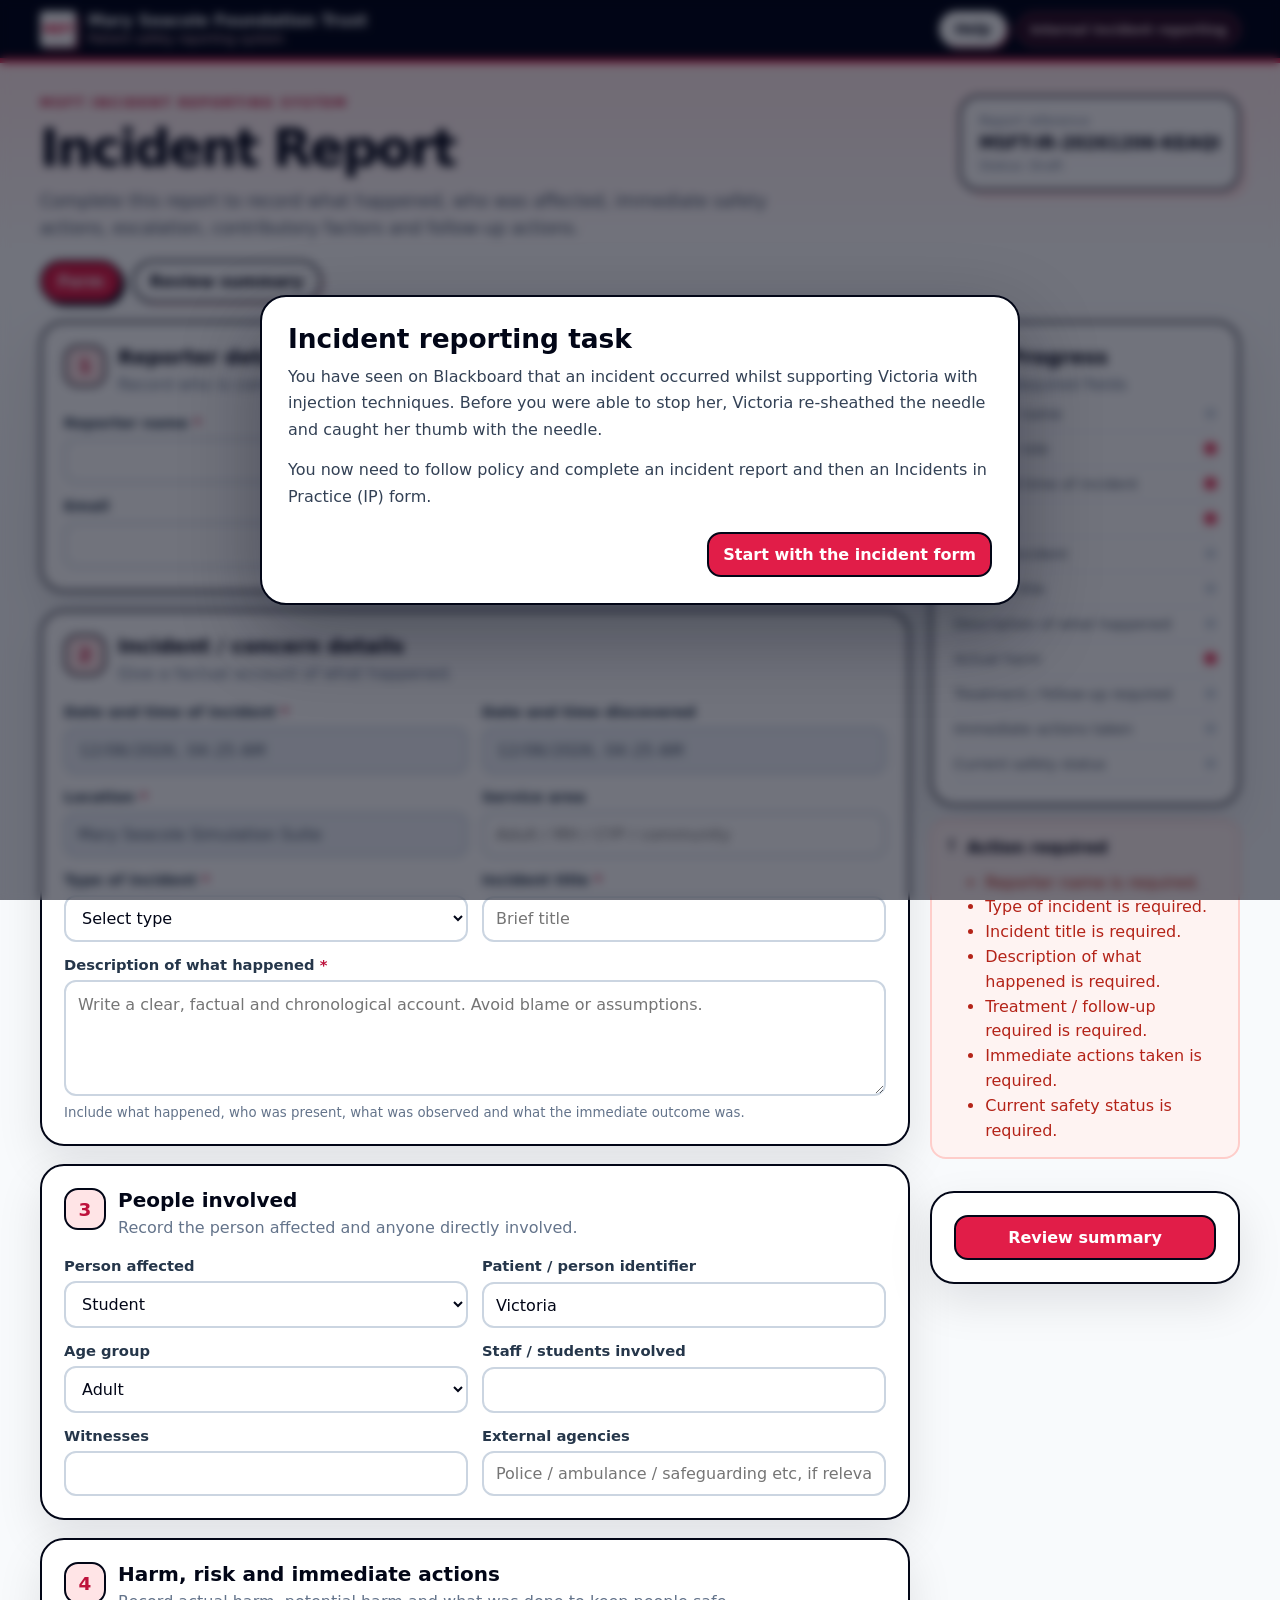
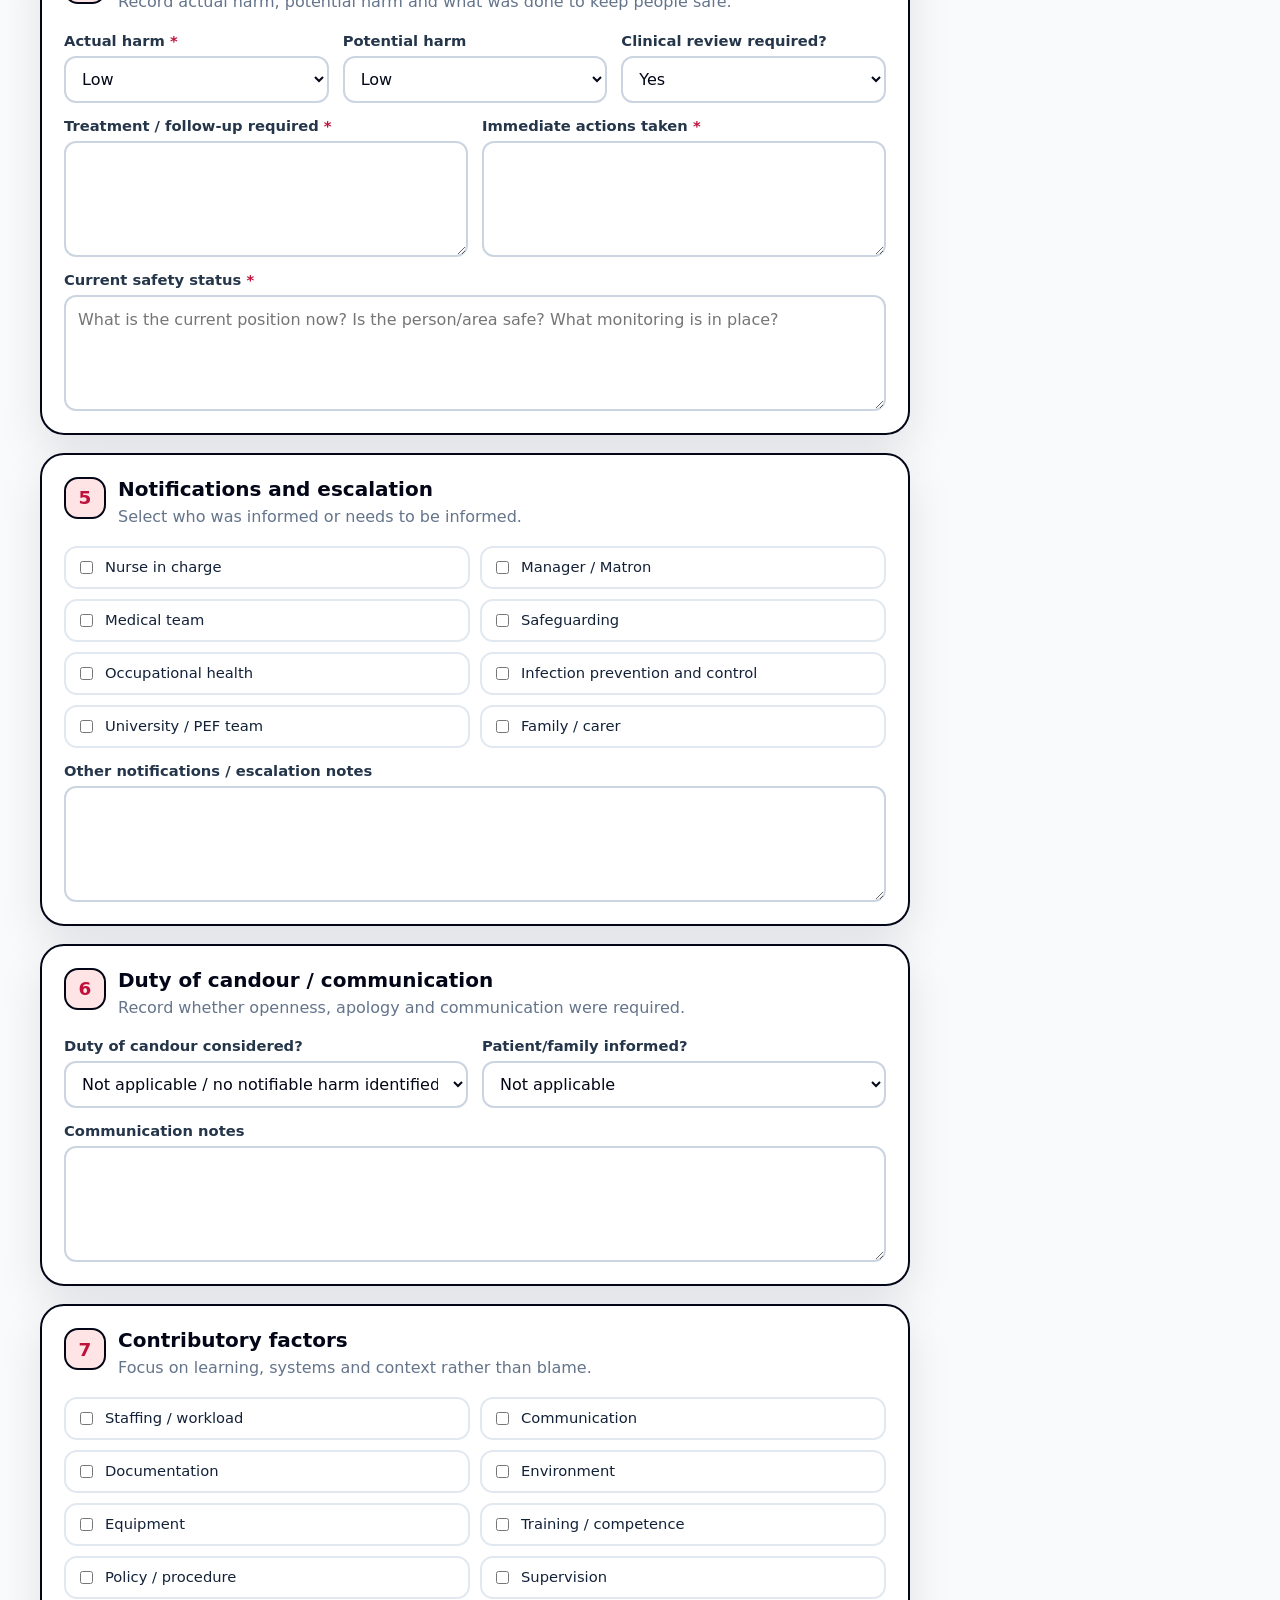
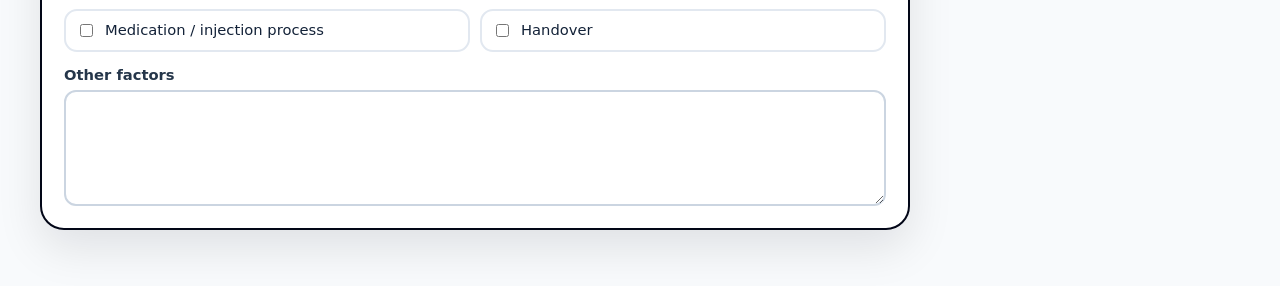
==== commit c52f7673: "Add files via upload" ====
--- a/index.html
+++ b/index.html
@@ -368,12 +368,11 @@
     <nav class="tabs" aria-label="Form view tabs">
       <button id="formTab" class="active" type="button">Form</button>
       <button id="reviewTab" type="button">Review summary</button>
-      <button id="ipTab" type="button" disabled>Incidents in Practice (IP)</button>
     </nav>
 
     <div id="submittedBanner" class="success hidden">
       <strong>✓</strong>
-      <p><strong>Incident report submitted.</strong><span>Continue by completing the Incidents in Practice form.</span></p>
+      <p><strong>Incident report submitted.</strong><span>The report has been recorded for review.</span></p>
     </div>
 
     <div id="formView" class="layout">
@@ -537,35 +536,6 @@
         </div>
       </section>
     </div>
-
-    <div id="ipView" class="hidden">
-      <section class="card">
-        <div class="section-heading">
-          <div class="section-icon">IP</div>
-          <div>
-            <h2>Incidents in Practice (IP) form</h2>
-            <p>Complete this form following submission of the incident report.</p>
-          </div>
-        </div>
-        <div class="grid two">
-          <label class="field"><span class="label-row"><span>Student name / identifier <em>*</em></span></span><input id="ipStudent" placeholder="Enter student name or identifier" /></label>
-          <label class="field"><span class="label-row"><span>Programme / cohort</span></span><input id="ipProgramme" placeholder="Programme and cohort" /></label>
-          <label class="field"><span class="label-row"><span>Practice area</span></span><input id="ipPracticeArea" value="Mary Seacole Simulation Suite" /></label>
-          <label class="field"><span class="label-row"><span>Linked incident reference</span></span><input id="ipReference" readonly class="locked-field" /></label>
-        </div>
-        <div class="grid two" style="margin-top:14px;">
-          <label class="field"><span class="label-row"><span>Summary of practice incident <em>*</em></span></span><textarea id="ipSummary"></textarea></label>
-          <label class="field"><span class="label-row"><span>Immediate support / action taken <em>*</em></span></span><textarea id="ipSupport"></textarea></label>
-          <label class="field"><span class="label-row"><span>Who has been informed?</span></span><textarea id="ipInformed"></textarea></label>
-          <label class="field"><span class="label-row"><span>Learning needs / next steps</span></span><textarea id="ipNextSteps"></textarea></label>
-        </div>
-        <div class="review-actions">
-          <button id="ipBackToSummary" class="btn" type="button">Back to incident summary</button>
-          <button class="btn primary" type="button" onclick="alert('IP form recorded for this activity.')">Submit IP form</button>
-        </div>
-      </section>
-    </div>
-  </main>
 
   <div id="introModal" class="modal-backdrop">
     <section class="modal" role="dialog" aria-modal="true" aria-labelledby="introTitle">
@@ -582,15 +552,37 @@
     <section class="modal modal-small" role="dialog" aria-modal="true" aria-labelledby="helpTitle">
       <h2 id="helpTitle">What to do</h2>
       <p>Complete the incident form using a clear, factual account of what happened. The role, incident time, discovered time and location have already been set for this activity.</p>
-      <p>When the form is complete, click <strong>Review summary</strong>. Check the summary carefully, then click <strong>Submit report</strong>. Once submitted, the next form will open automatically.</p>
+      <p>When the form is complete, click <strong>Review summary</strong>. Check the summary carefully, then click <strong>Submit report</strong>.</p>
       <div class="modal-actions">
         <button id="closeHelp" class="btn primary" type="button">Close help</button>
       </div>
     </section>
   </div>
 
+  <div id="validationModal" class="modal-backdrop hidden">
+    <section class="modal modal-small" role="dialog" aria-modal="true" aria-labelledby="validationTitle">
+      <h2 id="validationTitle">More detail required</h2>
+      <p>Incident reports need enough clear, factual detail for the reviewer to understand what happened, what action was taken, and whether the area is now safe.</p>
+      <ul id="validationList" class="missing-list"></ul>
+      <div class="modal-actions">
+        <button id="closeValidation" class="btn primary" type="button">Return to form</button>
+      </div>
+    </section>
+  </div>
+
+  <div id="submittedModal" class="modal-backdrop hidden">
+    <section class="modal modal-small" role="dialog" aria-modal="true" aria-labelledby="submittedTitle">
+      <h2 id="submittedTitle">Report submitted</h2>
+      <p>Your incident report has been submitted.</p>
+      <p>You can now continue to the next part of the activity.</p>
+      <div class="modal-actions">
+        <button id="closeSubmitted" class="btn primary" type="button">Close</button>
+      </div>
+    </section>
+  </div>
+
   <script>
-    const STORAGE_KEY = 'msft-incident-report-victoria-ip-v1';
+    const STORAGE_KEY = 'msft-incident-report-victoria-final-v1';
     const openedAt = new Date();
     const incidentAt = new Date(openedAt.getTime() - 35 * 60000);
     const incidentTypes = ['Medication','Sharps / needlestick injury','Fall','Violence / aggression','Safeguarding concern','Self-harm / ligature / suicide risk','Absconding / missing patient','Documentation / records','Pressure damage / skin integrity','Infection prevention and control','Staffing / capacity','Equipment / estates','Information governance','Professional conduct / student concern','Other'];
@@ -709,9 +701,7 @@
       $('progressList').innerHTML = required.map(([key,label]) => '<div class="progress-item"><span>' + esc(label) + '</span><span class="dot ' + (fieldIsComplete(key) ? 'done' : '') + '"></span></div>').join('');
       $('missingBox').classList.toggle('hidden', messages.length === 0);
       $('missingList').innerHTML = messages.map(message => '<li>' + esc(message) + '</li>').join('');
-      $('submittedBanner').classList.toggle('hidden', form.status !== 'Submitted' || currentView !== 'ip');
-      $('ipTab').disabled = form.status !== 'Submitted';
-      $('ipReference').value = reference;
+      $('submittedBanner').classList.toggle('hidden', form.status !== 'Submitted');
       renderSummary();
     }
     function summaryRows(){
@@ -731,27 +721,46 @@
       currentView = view;
       $('formView').classList.toggle('hidden', view !== 'form');
       $('reviewView').classList.toggle('hidden', view !== 'review');
-      $('ipView').classList.toggle('hidden', view !== 'ip');
       $('formTab').classList.toggle('active', view === 'form');
       $('reviewTab').classList.toggle('active', view === 'review');
-      $('ipTab').classList.toggle('active', view === 'ip');
       renderStatus();
       window.scrollTo({ top: 0, behavior: 'smooth' });
+    }
+    function showValidationModal(messages){
+      $('validationList').innerHTML = messages.map(message => '<li>' + esc(message) + '</li>').join('');
+      $('validationModal').classList.remove('hidden');
+    }
+    function closeValidationModal(){
+      $('validationModal').classList.add('hidden');
+    }
+    function showSubmittedModal(){
+      $('submittedModal').classList.remove('hidden');
+    }
+    function closeSubmittedModal(){
+      $('submittedModal').classList.add('hidden');
     }
     function tryReview(){
       const messages = validationMessages();
       renderStatus();
       if (messages.length) {
-        alert('Please add the required information and enough factual detail before reviewing the report.');
         setView('form');
+        showValidationModal(messages);
         return;
       }
       setView('review');
     }
     function submitForm(){
       const messages = validationMessages();
-      if (messages.length) { renderStatus(); alert('Please add the required information and enough factual detail before submitting the report.'); setView('form'); return; }
-      form.status = 'Submitted'; saveSilent(); renderStatus(); setView('ip');
+      if (messages.length) {
+        renderStatus();
+        setView('form');
+        showValidationModal(messages);
+        return;
+      }
+      form.status = 'Submitted';
+      saveSilent();
+      renderStatus();
+      showSubmittedModal();
     }
     function init(){
       fillOptions('incidentType', incidentTypes, 'Select type');
@@ -762,15 +771,17 @@
       bindInputs(); renderStatus();
       $('formTab').addEventListener('click', () => setView('form'));
       $('reviewTab').addEventListener('click', tryReview);
-      $('ipTab').addEventListener('click', () => { if (form.status === 'Submitted') setView('ip'); });
       $('reviewButton').addEventListener('click', tryReview);
       $('backToForm').addEventListener('click', () => setView('form'));
       $('submitButton').addEventListener('click', submitForm);
-      $('ipBackToSummary').addEventListener('click', () => setView('review'));
       $('startButton').addEventListener('click', () => $('introModal').classList.add('hidden'));
       $('helpButton').addEventListener('click', () => $('helpModal').classList.remove('hidden'));
       $('closeHelp').addEventListener('click', () => $('helpModal').classList.add('hidden'));
       $('helpModal').addEventListener('click', (event) => { if (event.target.id === 'helpModal') $('helpModal').classList.add('hidden'); });
+      $('closeValidation').addEventListener('click', closeValidationModal);
+      $('validationModal').addEventListener('click', (event) => { if (event.target.id === 'validationModal') closeValidationModal(); });
+      $('closeSubmitted').addEventListener('click', closeSubmittedModal);
+      $('submittedModal').addEventListener('click', (event) => { if (event.target.id === 'submittedModal') closeSubmittedModal(); });
       saveSilent();
     }
     init();
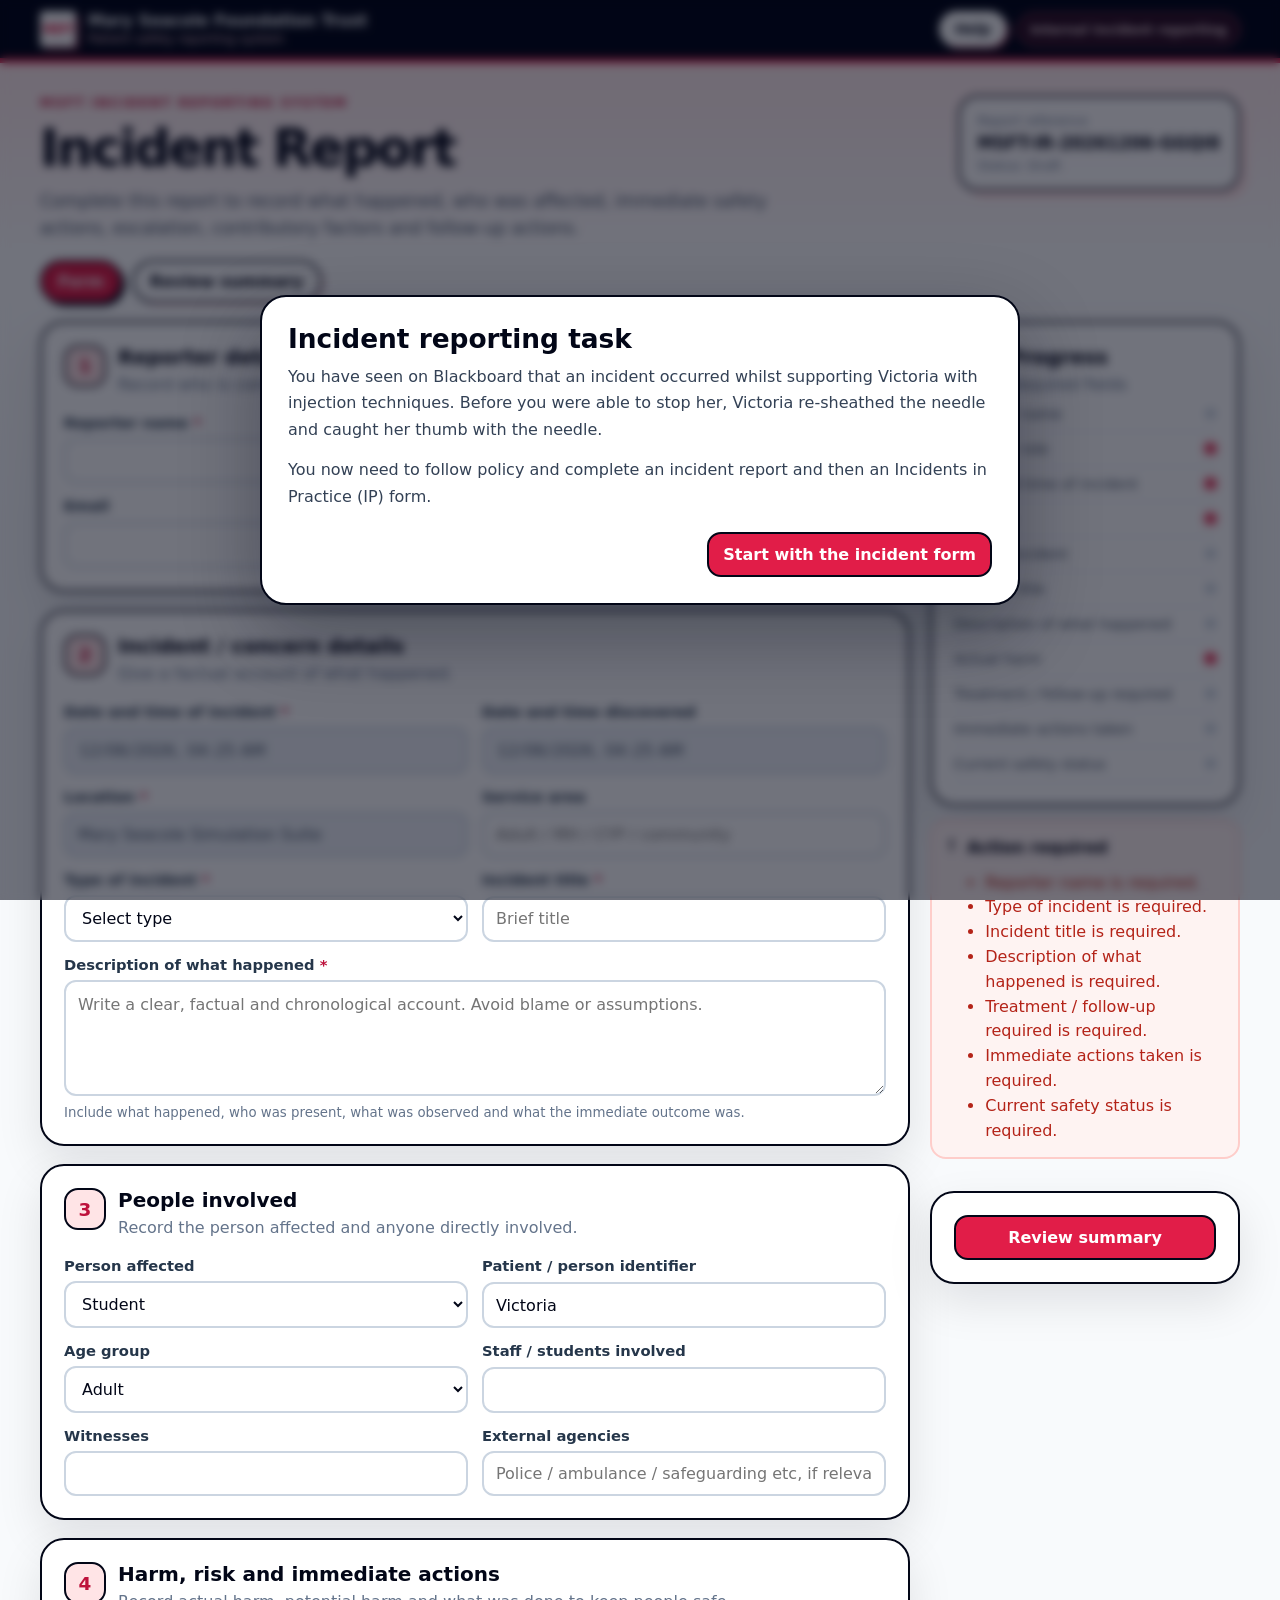
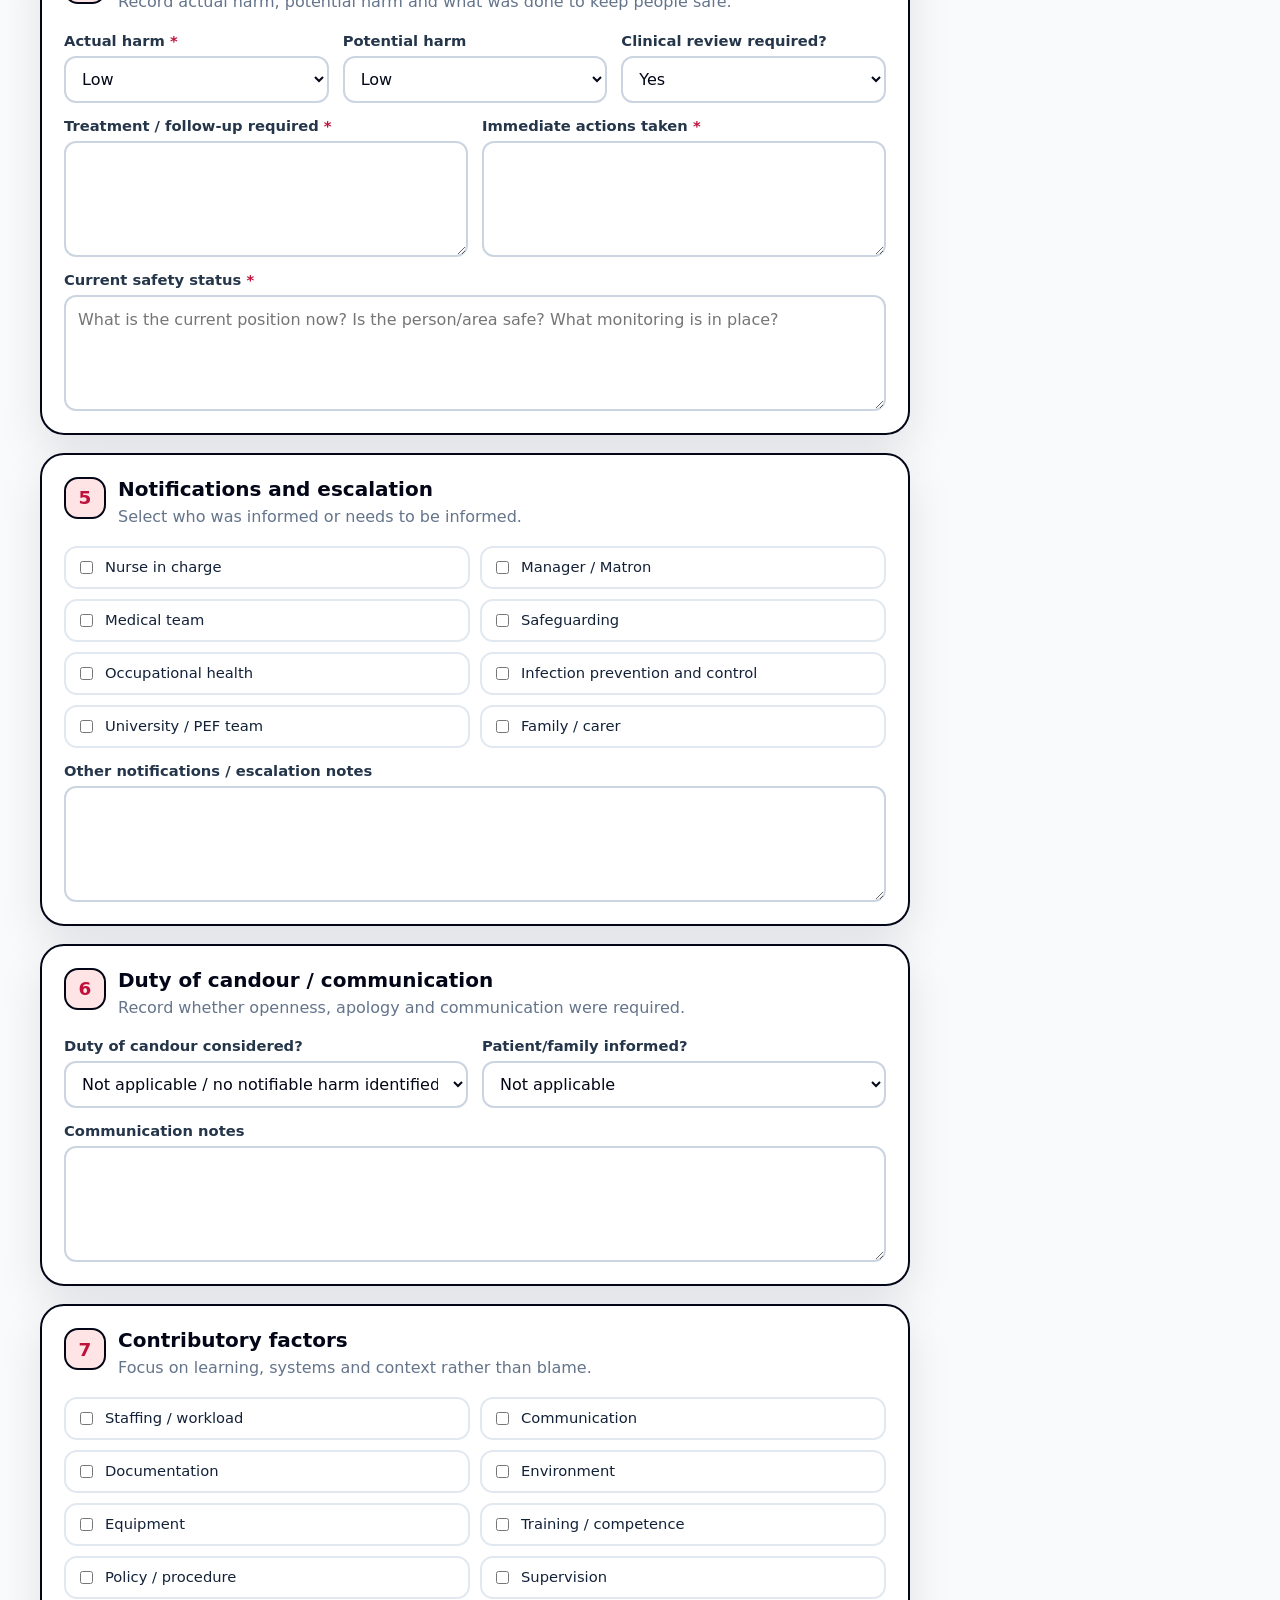
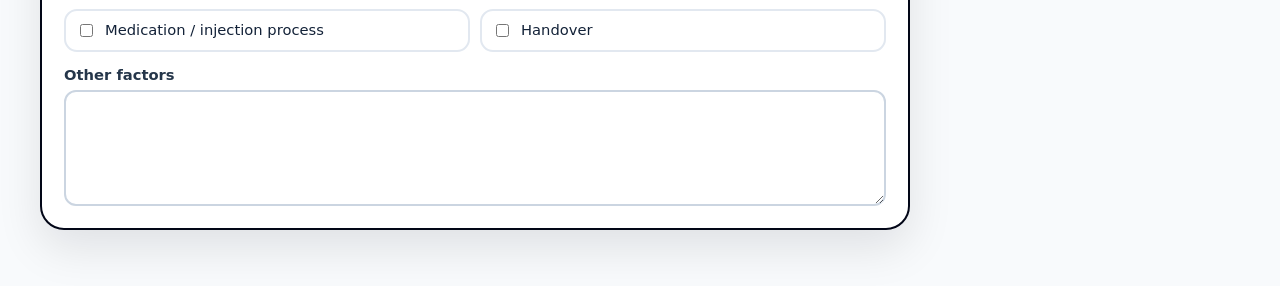
==== commit 2970834e: "Add files via upload" ====
--- a/index.html
+++ b/index.html
@@ -786,5 +786,7 @@
     }
     init();
   </script>
+
+<!-- VERIFIED_BUILD: NO_BROWSER_ALERTS_IN_APP_VALIDATION_ONLY_20260608 -->
 </body>
 </html>
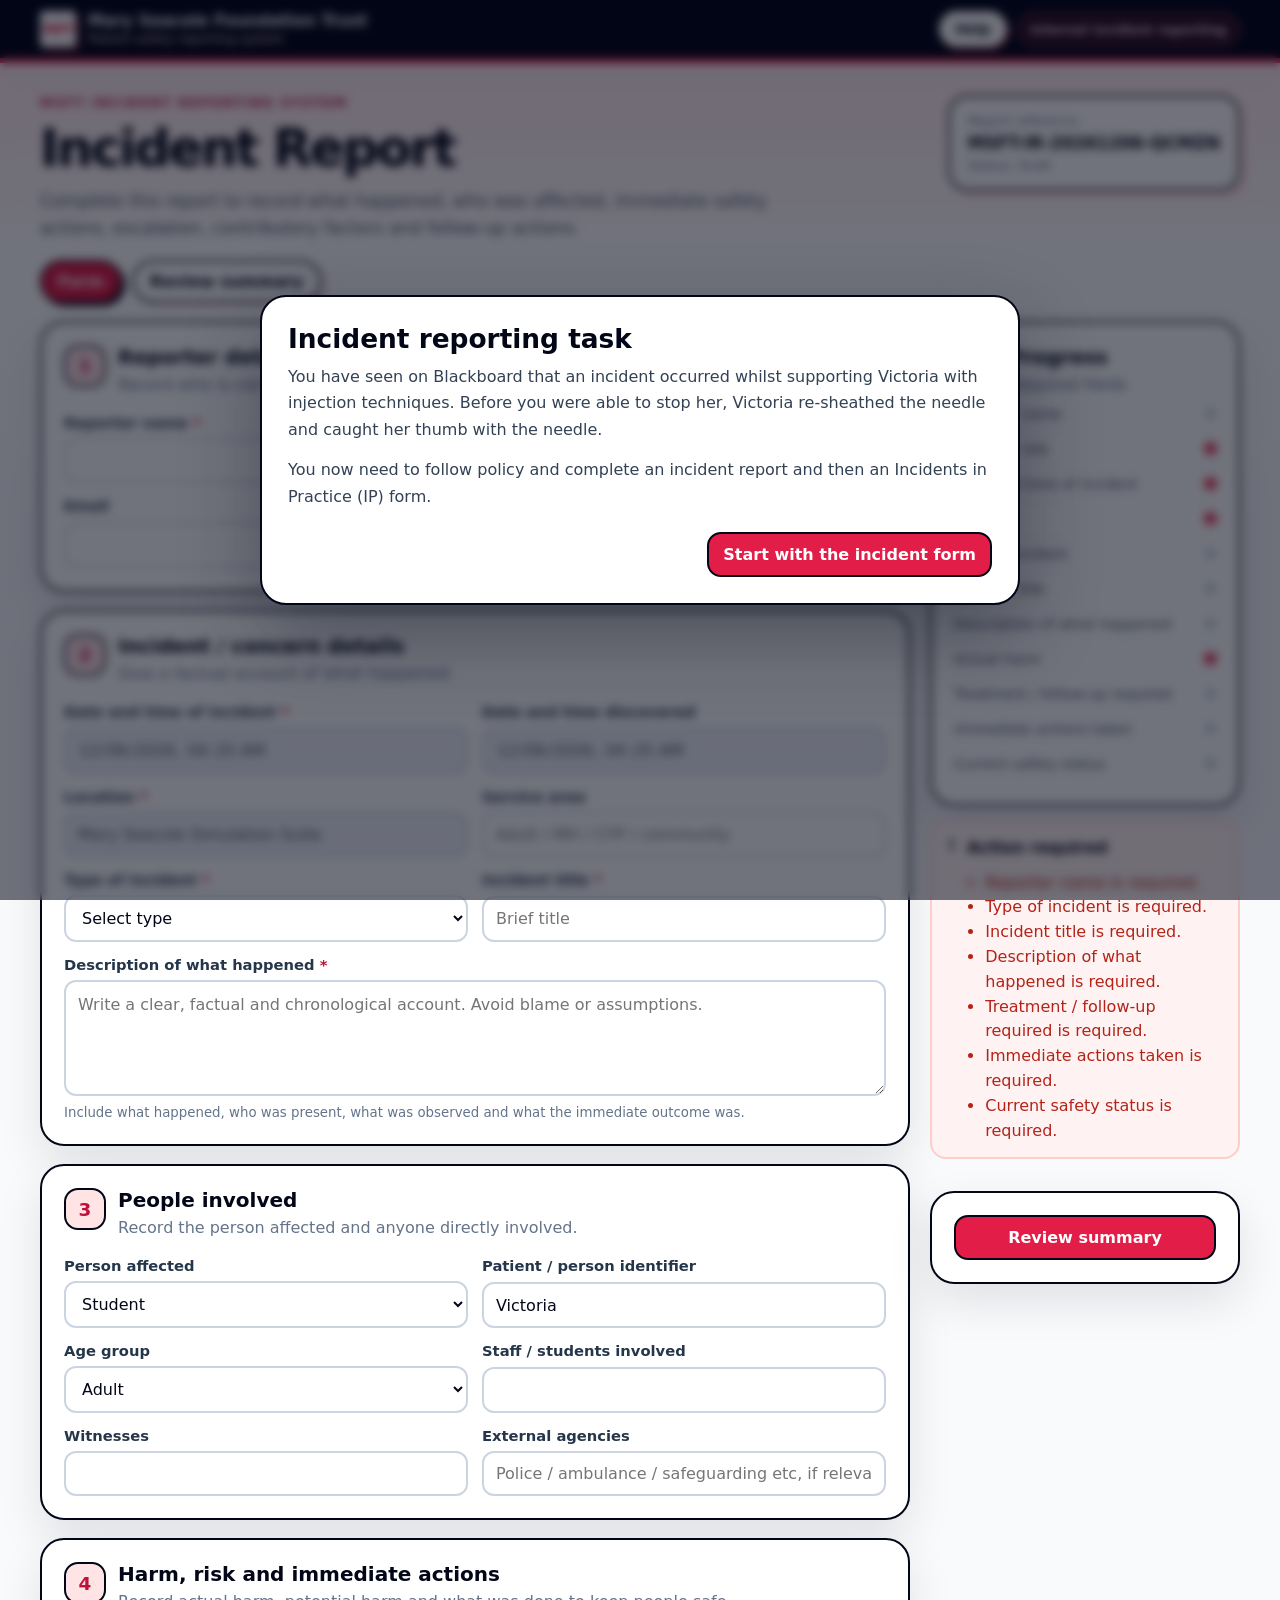
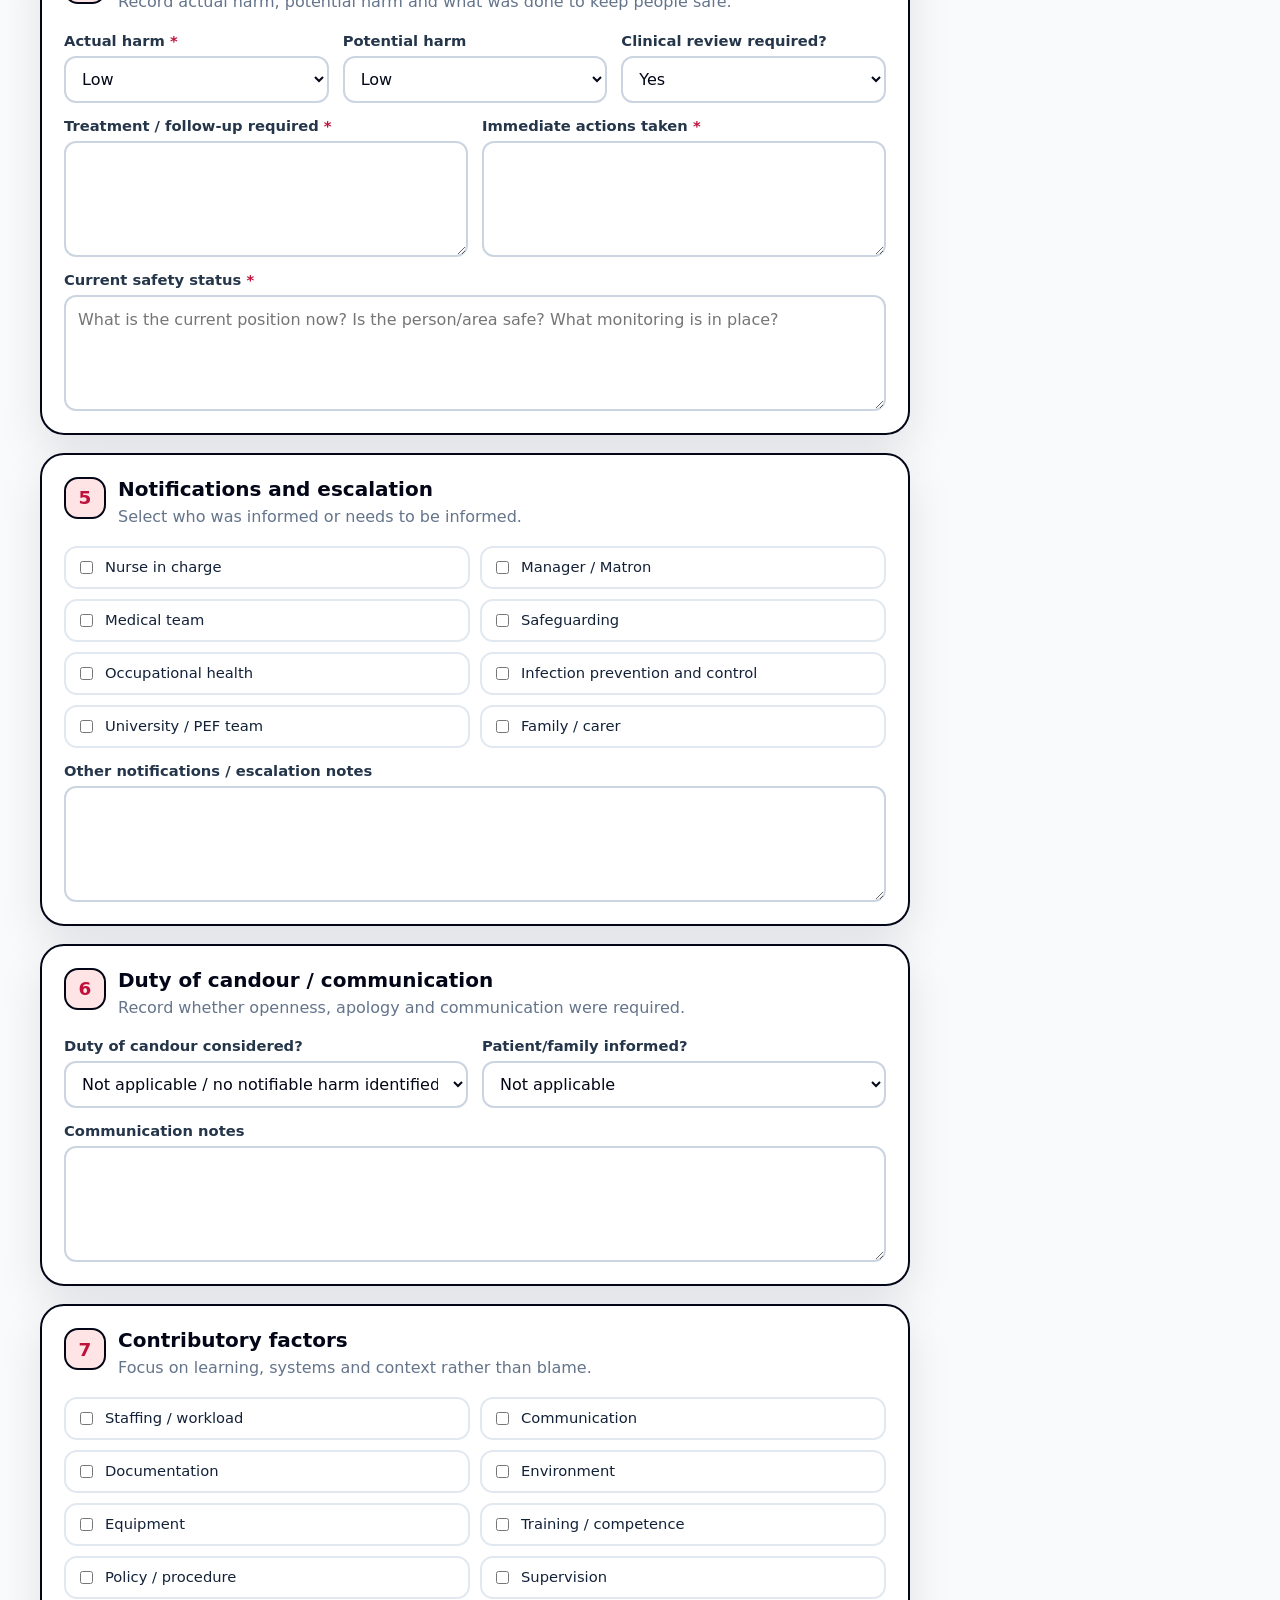
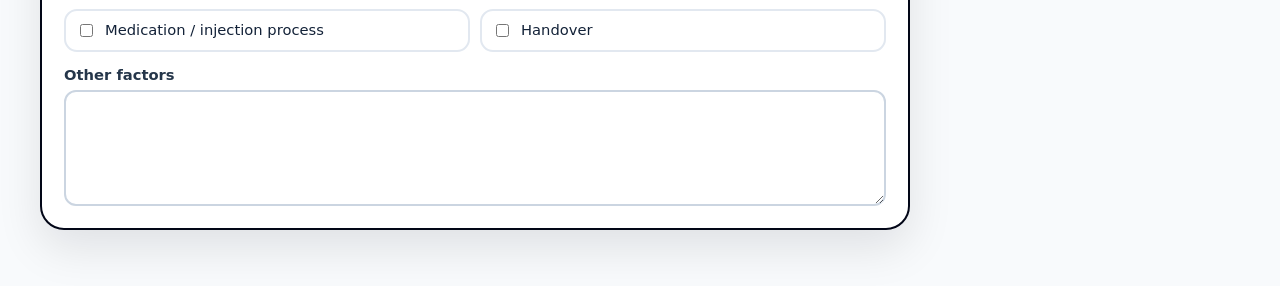
==== commit cdd4be57: "Add files via upload" ====
--- a/index.html
+++ b/index.html
@@ -553,6 +553,7 @@
       <h2 id="helpTitle">What to do</h2>
       <p>Complete the incident form using a clear, factual account of what happened. The role, incident time, discovered time and location have already been set for this activity.</p>
       <p>When the form is complete, click <strong>Review summary</strong>. Check the summary carefully, then click <strong>Submit report</strong>.</p>
+      <p>After submitting the incident report, use the button shown to continue to the Incidents in Practice (IP) form.</p>
       <div class="modal-actions">
         <button id="closeHelp" class="btn primary" type="button">Close help</button>
       </div>
@@ -574,9 +575,10 @@
     <section class="modal modal-small" role="dialog" aria-modal="true" aria-labelledby="submittedTitle">
       <h2 id="submittedTitle">Report submitted</h2>
       <p>Your incident report has been submitted.</p>
-      <p>You can now continue to the next part of the activity.</p>
+      <p>As this incident included a student, you now also need to complete an Incidents in Practice (IP) form for the PEF team.</p>
+      <p>Click the button below to go to this.</p>
       <div class="modal-actions">
-        <button id="closeSubmitted" class="btn primary" type="button">Close</button>
+        <a id="goToIpForm" class="btn primary" href="./ip-form.html">Go to IP form</a>
       </div>
     </section>
   </div>
@@ -780,13 +782,12 @@
       $('helpModal').addEventListener('click', (event) => { if (event.target.id === 'helpModal') $('helpModal').classList.add('hidden'); });
       $('closeValidation').addEventListener('click', closeValidationModal);
       $('validationModal').addEventListener('click', (event) => { if (event.target.id === 'validationModal') closeValidationModal(); });
-      $('closeSubmitted').addEventListener('click', closeSubmittedModal);
-      $('submittedModal').addEventListener('click', (event) => { if (event.target.id === 'submittedModal') closeSubmittedModal(); });
       saveSilent();
     }
     init();
   </script>
 
 <!-- VERIFIED_BUILD: NO_BROWSER_ALERTS_IN_APP_VALIDATION_ONLY_20260608 -->
+<!-- VISUAL_BUILD: VICTORIA_INCIDENT_REPORT_IP_NEXT_BUTTON_NO_BROWSER_ALERTS_20260608 -->
 </body>
 </html>
